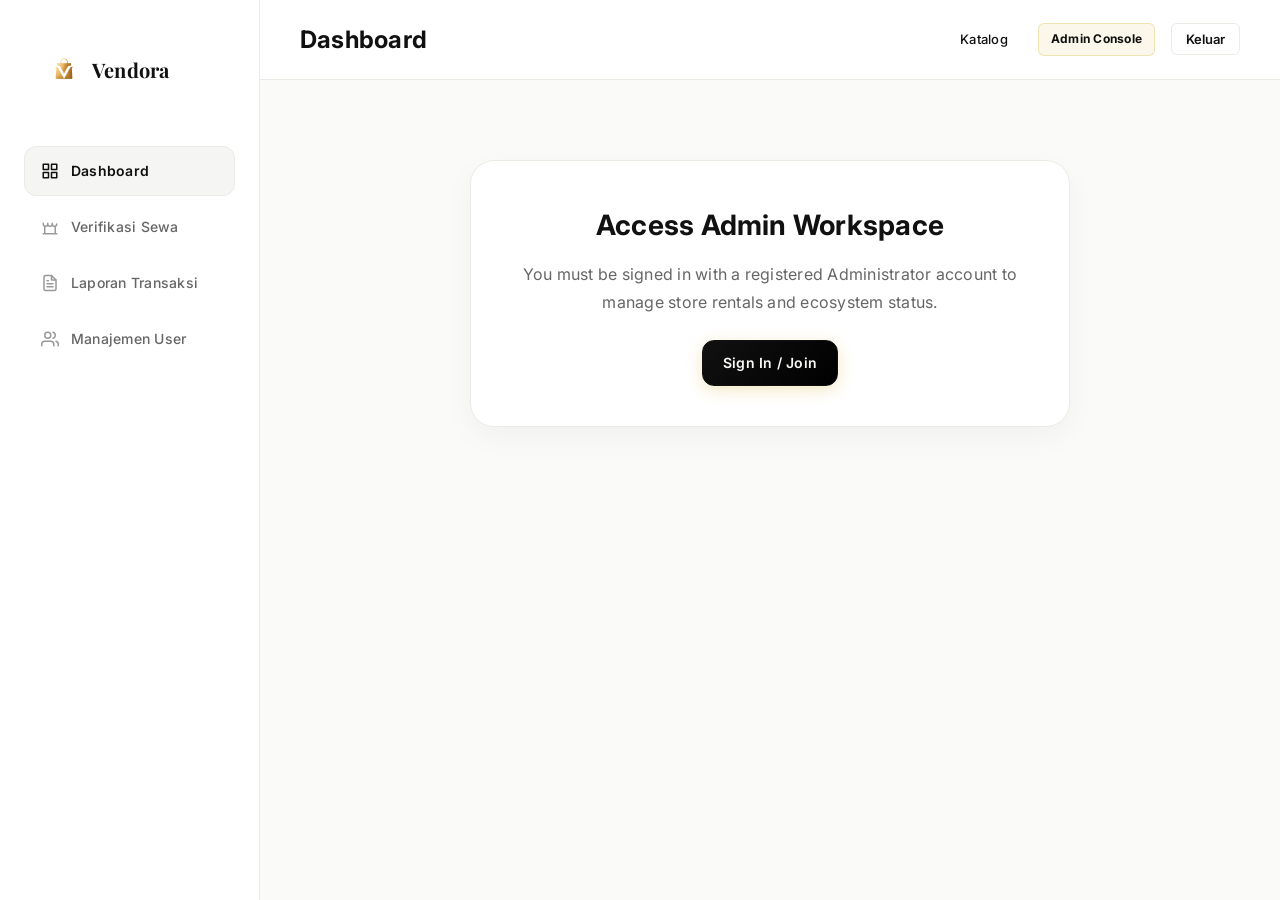
==== admin.html @ 920c68d8 "Hide logo text on mobile sidebar to prevent overlap" ====
<!DOCTYPE html>
<html lang="en">
<head>
  <meta charset="UTF-8">
  <meta name="viewport" content="width=device-width, initial-scale=1.0">
  <title>Vendora | Admin Console</title>
  <link rel="preconnect" href="https://fonts.googleapis.com">
  <link rel="preconnect" href="https://fonts.gstatic.com" crossorigin>
  <link href="https://fonts.googleapis.com/css2?family=Playfair+Display:wght@400;500;600;700&family=Inter:wght@300;400;500;600&family=Manrope:wght@400;500;600;700&display=swap" rel="stylesheet">
  <link rel="stylesheet" href="css/style.css?v=5">
  <style>
    body { background: var(--bg-primary); color: var(--text-primary); font-family: var(--font); margin: 0; padding: 0; }
    
    /* Layout Wrapper */
    .admin-layout {
      display: flex;
      min-height: 100vh;
      background: var(--bg-primary);
    }
    
    /* Sticky Sidebar Navigation */
    .admin-sidebar {
      width: 260px;
      background: #FFFFFF;
      border-right: 1px solid var(--border);
      padding: 30px 24px;
      display: flex;
      flex-direction: column;
      position: fixed;
      top: 0;
      bottom: 0;
      left: 0;
      z-index: 100;
      box-sizing: border-box;
    }
    
    .sidebar-logo {
      display: flex;
      align-items: center;
      margin-bottom: 36px;
    }
    
    .sidebar-menu {
      display: flex;
      flex-direction: column;
      gap: 6px;
      flex: 1;
    }
    
    .sidebar-item {
      display: flex;
      align-items: center;
      gap: 12px;
      padding: 12px 16px;
      color: var(--text-secondary);
      border-radius: 12px;
      cursor: pointer;
      font-size: 14px;
      font-weight: 500;
      transition: all 0.2s ease;
      border: 1px solid transparent;
      user-select: none;
    }
    
    .sidebar-item svg {
      color: var(--text-light);
      transition: color 0.2s ease;
    }
    
    .sidebar-item:hover {
      background: var(--bg-secondary);
      color: var(--text-primary);
    }
    
    .sidebar-item:hover svg {
      color: var(--text-primary);
    }
    
    .sidebar-item.active {
      background: var(--bg-secondary);
      color: var(--text-primary);
      border-color: var(--border);
      font-weight: 600;
    }
    
    .sidebar-item.active svg {
      color: var(--text-primary);
    }
    
    /* Main Content Wrapper */
    .admin-main {
      flex: 1;
      margin-left: 260px;
      display: flex;
      flex-direction: column;
      min-height: 100vh;
      box-sizing: border-box;
    }
    
    /* Top Header */
    .admin-header {
      height: 80px;
      padding: 0 40px;
      background: #FFFFFF;
      border-bottom: 1px solid var(--border);
      display: flex;
      align-items: center;
      justify-content: space-between;
      position: sticky;
      top: 0;
      z-index: 90;
      box-sizing: border-box;
    }
    
    .header-title {
      font-size: 24px;
      font-weight: 700;
      font-family: var(--font);
      margin: 0;
      color: var(--text-primary);
    }
    
    .header-actions {
      display: flex;
      align-items: center;
      gap: 16px;
    }
    
    /* Page Content Padding */
    .admin-content {
      padding: 40px;
      flex: 1;
      box-sizing: border-box;
    }

    /* Keep the visual style from design system */
    .glass-panel { background: #FFFFFF; border: 1px solid var(--border); border-radius: 24px; padding: 28px; box-shadow: var(--shadow); margin-bottom: 24px; }
    h2, .page-title { font-family: var(--font); color: var(--text-primary); }
    th { border-bottom: 1px solid var(--border) !important; color: var(--text-secondary) !important; font-weight: 600; text-transform: uppercase; letter-spacing: 1px; font-size: 11px !important; background: var(--bg-secondary); }
    td { border-bottom: 1px solid var(--border); padding: 16px 10px !important; color: var(--text-primary); }
    .stat-card { border: 1px solid var(--border); text-align: center; display: flex; flex-direction: column; justify-content: center; padding: 32px; background: #FFFFFF; border-radius: 24px; box-shadow: var(--shadow); margin-bottom: 0; }
    .stat-label { color: var(--text-secondary); font-size: 12px; text-transform: uppercase; letter-spacing: 1.5px; font-weight: 600; margin-bottom: 12px; font-family: 'Manrope', sans-serif; }
    .stat-value { color: var(--text-primary) !important; font-size: 36px; font-weight: 700; font-family: var(--font); text-shadow: none; }
    
    /* Responsive Adjustments */
    @media (max-width: 992px) {
      body, html { max-width: 100vw; overflow-x: hidden; }
      .admin-sidebar {
        width: 70px;
        padding: 20px 10px;
        align-items: center;
      }
      .admin-sidebar .nav-logo-text,
      .admin-sidebar .item-text {
        display: none !important;
      }
      .admin-sidebar .nav-logo {
        justify-content: center;
        margin-bottom: 24px;
      }
      .admin-main {
        margin-left: 70px;
      }
      .admin-header {
        height: auto;
        padding: 16px;
        flex-direction: column;
        align-items: flex-start;
        gap: 16px;
      }
      .header-actions {
        width: 100%;
        justify-content: space-between;
      }
      .admin-content {
        padding: 16px;
      }
      .glass-panel {
        padding: 16px;
        overflow-x: auto;
        -webkit-overflow-scrolling: touch;
      }
      table {
        min-width: 600px;
      }
    }
  </style>
</head>
<body>

  <div class="admin-layout">
    
    <!-- LEFT SIDEBAR -->
    <aside class="admin-sidebar">
      <div class="sidebar-logo">
        <a href="index.html" class="nav-logo" style="display: flex; align-items: center; gap: 0px; text-decoration: none;">
          <div class="nav-logo-mark">
            <img src="logo.png" alt="Vendora" style="height: 32px; width: auto;">
          </div>
          <span style="font-family: 'Playfair Display', serif; font-size: 20px; font-weight: 700; color: var(--text-primary); margin-left: -12px;">Vendora</span>
        </a>
      </div>
      
      <nav class="sidebar-menu">
        <div class="sidebar-item active" id="menu-dashboard">
          <svg width="18" height="18" viewBox="0 0 24 24" fill="none" stroke="currentColor" stroke-width="2" stroke-linecap="round" stroke-linejoin="round"><rect x="3" y="3" width="7" height="7"/><rect x="14" y="3" width="7" height="7"/><rect x="14" y="14" width="7" height="7"/><rect x="3" y="14" width="7" height="7"/></svg>
          <span class="item-text">Dashboard</span>
        </div>
        <div class="sidebar-item" id="menu-verifikasi">
          <svg width="18" height="18" viewBox="0 0 24 24" fill="none" stroke="currentColor" stroke-width="2" stroke-linecap="round" stroke-linejoin="round"><path d="M3 21h18M3 7v1a3 3 0 006 0V7m0 1a3 3 0 006 0V7m0 1a3 3 0 006 0V8M19 21V12M5 21V12"/></svg>
          <span class="item-text">Verifikasi Sewa</span>
        </div>
        <div class="sidebar-item" id="menu-transaksi">
          <svg width="18" height="18" viewBox="0 0 24 24" fill="none" stroke="currentColor" stroke-width="2" stroke-linecap="round" stroke-linejoin="round"><path d="M14 2H6a2 2 0 00-2 2v16a2 2 0 002 2h12a2 2 0 002-2V8z"/><polyline points="14 2 14 8 20 8"/><line x1="16" y1="13" x2="8" y2="13"/><line x1="16" y1="17" x2="8" y2="17"/><polyline points="10 9 9 9 8 9"/></svg>
          <span class="item-text">Laporan Transaksi</span>
        </div>
        <div class="sidebar-item" id="menu-user">
          <svg width="18" height="18" viewBox="0 0 24 24" fill="none" stroke="currentColor" stroke-width="2" stroke-linecap="round" stroke-linejoin="round"><path d="M17 21v-2a4 4 0 00-4-4H5a4 4 0 00-4 4v2"/><circle cx="9" cy="7" r="4"/><path d="M23 21v-2a4 4 0 00-3-3.87"/><path d="M16 3.13a4 4 0 010 7.75"/></svg>
          <span class="item-text">Manajemen User</span>
        </div>
      </nav>
    </aside>
    
    <!-- MAIN WORKSPACE -->
    <div class="admin-main">
      
      <!-- TOP HEADER -->
      <header class="admin-header">
        <h1 id="admin-page-title" class="header-title">Dashboard</h1>
        
        <div class="header-actions">
          <a href="index.html" style="font-size: 13px; color: var(--text-primary); font-weight: 500; padding: 7px 14px; border-radius: 6px; text-decoration: none; transition: background 0.2s;" onmouseover="this.style.background='var(--bg-secondary)'" onmouseout="this.style.background='transparent'">Katalog</a>
          <span id="user-display" style="font-size: 12px; font-weight: 700; color: var(--gold); padding: 5px 12px; background: rgba(212,175,55,0.1); border-radius: 6px; border: 1px solid rgba(212,175,55,0.3);">Admin Console</span>
          <button type="button" id="nav-logout-btn" style="padding: 7px 14px; border: 1px solid var(--border); color: var(--text-primary); border-radius: 6px; background: transparent; cursor: pointer; font-size: 13px; font-weight: 600; font-family: var(--font); transition: all 0.2s;" onmouseover="this.style.background='var(--bg-secondary)'" onmouseout="this.style.background='transparent'">Keluar</button>
        </div>
      </header>
      
      <!-- MAIN CONTENT AREA -->
      <main class="admin-content">
        <!-- Alert notifications -->
        <div id="alert-container"></div>
        
        <!-- Parent section toggled by JS Auth Logic -->
        <div id="admin-dashboard-section" style="display: none;">
          
          <!-- Inner Section 1: KPI Stats (Dashboard Menu) -->
          <div id="section-dashboard" style="display: grid; grid-template-columns: repeat(auto-fit, minmax(220px, 1fr)); gap: 24px; margin-bottom: 40px;">
            <!-- Stat 1 -->
            <div class="glass-panel stat-card">
              <span class="stat-label">Toko Aktif (Disewakan)</span>
              <span id="stat-shops" class="stat-value" style="color: var(--primary);">0</span>
            </div>
            <!-- Stat 2 -->
            <div class="glass-panel stat-card">
              <span class="stat-label">Pendapatan Sewa Ruko</span>
              <span id="stat-rental-revenue" class="stat-value" style="color: var(--accent);">Rp 0</span>
            </div>
            <!-- Stat 3 -->
            <div class="glass-panel stat-card">
              <span class="stat-label">Total Volume Transaksi</span>
              <span id="stat-sales-volume" class="stat-value" style="color: var(--text-primary); font-size:28px;">Rp 0</span>
            </div>
            <!-- Stat 4 -->
            <div class="glass-panel stat-card">
              <span class="stat-label">Total Pesanan</span>
              <span id="stat-transactions" class="stat-value" style="color: var(--text-secondary);">0</span>
            </div>
          </div>
          
          <!-- Inner Section 2: Verifikasi Pembayaran (Verifikasi Sewa Menu) -->
          <div id="section-verifikasi" class="glass-panel" style="display: none;">
            <h2 style="font-size: 24px; font-weight: 700; margin-bottom: 20px; border-bottom: 1px solid var(--border-color); padding-bottom: 10px;">
              Verifikasi Pembayaran & Sewa Ruko
            </h2>
            <div style="overflow-x: auto;">
              <table style="width: 100%; border-collapse: collapse; text-align: left;" id="admin-shops-table">
                <thead>
                  <tr style="border-bottom: 1px solid var(--border-color); color: var(--text-secondary); font-size: 14px;">
                    <th style="padding: 12px 10px;">Nama Toko</th>
                    <th style="padding: 12px 10px;">Deskripsi</th>
                    <th style="padding: 12px 10px;">ID Pemilik</th>
                    <th style="padding: 12px 10px;">Biaya Ruko</th>
                    <th style="padding: 12px 10px;">Masa Berlaku</th>
                    <th style="padding: 12px 10px;">Status</th>
                    <th style="padding: 12px 10px;">Aksi</th>
                  </tr>
                </thead>
                <tbody id="shops-list-tbody" style="font-size: 14px;">
                  <tr>
                    <td colspan="7" style="padding: 20px 10px; text-align: center; color: var(--text-secondary);">
                      Loading rented shops list...
                    </td>
                  </tr>
                </tbody>
              </table>
            </div>
          </div>
          
          <!-- Inner Section 3: Laporan Transaksi (Laporan Transaksi Menu) -->
          <div id="section-transaksi" class="glass-panel" style="display: none; margin-bottom: 24px;">
            <div style="display:flex; align-items:center; justify-content:space-between; margin-bottom:20px; border-bottom:1px solid var(--border-color); padding-bottom:10px; flex-wrap:wrap; gap:12px;">
              <h2 style="font-size:24px; font-weight:700; margin:0;">📋 Laporan Transaksi</h2>
              <div style="display:flex; gap:8px; align-items:center; flex-wrap:wrap;">
                <select id="tx-filter-status" style="padding:6px 12px; border-radius:6px; border:1px solid var(--border-color); background:var(--surface); color:var(--text-primary); font-size:13px; cursor:pointer;">
                  <option value="">Semua Status</option>
                  <option value="pending_payment">Pending</option>
                  <option value="paid">Paid</option>
                  <option value="success">Success</option>
                  <option value="cancelled">Cancelled</option>
                </select>
                <span id="tx-count-badge" style="font-size:12px; padding:4px 10px; background:rgba(99,102,241,0.15); color:#818CF8; border-radius:20px; font-weight:700;"></span>
              </div>
            </div>
            <div style="overflow-x:auto;">
              <table style="width:100%; border-collapse:collapse; text-align:left;" id="admin-tx-table">
                <thead>
                  <tr style="border-bottom:1px solid var(--border-color); color:var(--text-secondary); font-size:13px;">
                    <th style="padding:12px 10px;">ID Transaksi</th>
                    <th style="padding:12px 10px;">Buyer ID</th>
                    <th style="padding:12px 10px;">Item</th>
                    <th style="padding:12px 10px;">Total</th>
                    <th style="padding:12px 10px;">Status</th>
                    <th style="padding:12px 10px;">Tanggal</th>
                  </tr>
                </thead>
                <tbody id="tx-list-tbody" style="font-size:13px;">
                  <tr><td colspan="6" style="padding:20px 10px; text-align:center; color:var(--text-secondary);">Memuat transaksi...</td></tr>
                </tbody>
              </table>
            </div>
          </div>
          
          <!-- Inner Section 4: Manajemen User & Seller (Manajemen User Menu) -->
          <div id="section-user" class="glass-panel" style="display: none; margin-bottom: 24px;">
            <div style="display:flex; align-items:center; justify-content:space-between; margin-bottom:20px; border-bottom:1px solid var(--border-color); padding-bottom:10px; flex-wrap:wrap; gap:12px;">
              <h2 style="font-size:24px; font-weight:700; margin:0;">👥 Manajemen User</h2>
              <div style="display:flex; gap:8px; align-items:center;">
                <select id="user-filter-role" style="padding:6px 12px; border-radius:6px; border:1px solid var(--border-color); background:var(--surface); color:var(--text-primary); font-size:13px; cursor:pointer;">
                  <option value="">Semua Role</option>
                  <option value="buyer">Buyer</option>
                  <option value="seller">Seller</option>
                  <option value="admin">Admin</option>
                </select>
                <span id="user-count-badge" style="font-size:12px; padding:4px 10px; background:rgba(16,185,129,0.15); color:#34D399; border-radius:20px; font-weight:700;"></span>
              </div>
            </div>
            <div style="overflow-x:auto;">
              <table style="width:100%; border-collapse:collapse; text-align:left;" id="admin-users-table">
                <thead>
                  <tr style="border-bottom:1px solid var(--border-color); color:var(--text-secondary); font-size:13px;">
                    <th style="padding:12px 10px;">Nama</th>
                    <th style="padding:12px 10px;">Email</th>
                    <th style="padding:12px 10px;">Role</th>
                    <th style="padding:12px 10px;">Status</th>
                    <th style="padding:12px 10px;">Bergabung</th>
                    <th style="padding:12px 10px;">Aksi</th>
                  </tr>
                </thead>
                <tbody id="users-list-tbody" style="font-size:13px;">
                  <tr><td colspan="6" style="padding:20px 10px; text-align:center; color:var(--text-secondary);">Memuat data user...</td></tr>
                </tbody>
              </table>
            </div>
          </div>
          
        </div>
        
        <!-- Section 2: Access Denied / Auth callout (Shown when not authenticated) -->
        <div id="admin-auth-callout" class="glass-panel" style="text-align: center; padding: 40px 20px; max-width: 600px; margin: 40px auto; display: none;">
          <h2 style="font-size: 28px; margin-bottom: 12px;">Access Admin Workspace</h2>
          <p style="color: var(--text-secondary); margin-bottom: 24px;">
            You must be signed in with a registered Administrator account to manage store rentals and ecosystem status.
          </p>
          <a href="login.html" class="btn btn-primary">Sign In / Join</a>
        </div>
      </main>
      
    </div>
    
  </div>

  <!-- Interactive Sidebar Navigation Handler -->
  <script>
    document.addEventListener('DOMContentLoaded', () => {
      const sidebarItems = document.querySelectorAll('.sidebar-item');
      const sections = {
        'menu-dashboard': document.getElementById('section-dashboard'),
        'menu-verifikasi': document.getElementById('section-verifikasi'),
        'menu-transaksi': document.getElementById('section-transaksi'),
        'menu-user': document.getElementById('section-user')
      };
      const titleEl = document.getElementById('admin-page-title');

      function showSection(menuId) {
        // Deactivate all sidebar links
        sidebarItems.forEach(item => item.classList.remove('active'));
        
        // Hide all inner sections
        Object.values(sections).forEach(section => {
          if (section) section.style.display = 'none';
        });

        // Activate clicked sidebar item
        const activeItem = document.getElementById(menuId);
        if (activeItem) {
          activeItem.classList.add('active');
          if (titleEl) {
            titleEl.textContent = activeItem.querySelector('.item-text').textContent.trim();
          }
        }

        // Show matching section
        const activeSection = sections[menuId];
        if (activeSection) {
          if (menuId === 'menu-dashboard') {
            activeSection.style.display = 'grid'; // Grid for KPI stat cards
          } else {
            activeSection.style.display = 'block'; // Block for tables
          }
        }
      }

      sidebarItems.forEach(item => {
        item.addEventListener('click', () => {
          showSection(item.id);
        });
      });

      // Default to Dashboard menu view
      showSection('menu-dashboard');
    });
  </script>

  <script type="module" src="js/main.js?v=4"></script>
</body>
</html>
---- css/style.css ----
/* ============================================================
   VENDORA PREMIUM — DARK LUXURY MARKETPLACE
   Full CSS Rewrite v3.0 | Navy + Gold Theme
   ============================================================ */

@import url("https://fonts.googleapis.com/css2?family=Playfair+Display:wght@400;500;600;700&family=Inter:wght@300;400;500;600&family=Manrope:wght@400;500;600;700&display=swap");

/* ============================================================
   KEYFRAME ANIMATIONS
   ============================================================ */
@keyframes flipIn {
  0% {
    transform: rotateX(90deg);
    opacity: 0;
  }
  100% {
    transform: rotateX(0deg);
    opacity: 1;
  }
}
@keyframes alertSlide {
  from {
    opacity: 0;
    transform: translateY(-16px) scale(0.95);
  }
  to {
    opacity: 1;
    transform: translateY(0) scale(1);
  }
}
@keyframes cardIn {
  from {
    opacity: 0;
    transform: translateY(24px) scale(0.97);
  }
  to {
    opacity: 1;
    transform: translateY(0) scale(1);
  }
}
@keyframes pulse-dot {
  0%,
  100% {
    box-shadow: 0 0 6px rgba(0, 0, 0, 0.1);
  }
  50% {
    box-shadow: 0 0 18px rgba(0, 0, 0, 0.2);
  }
}
@keyframes goldShimmer {
  0% {
    background-position: -200% center;
  }
  100% {
    background-position: 200% center;
  }
}
@keyframes pulseCartBtn {
  0% {
    transform: scale(1);
    box-shadow: 0 0 0 0 rgba(17, 17, 17, 0.2);
  }
  70% {
    transform: scale(1.04);
    box-shadow: 0 0 0 10px rgba(17, 17, 17, 0);
  }
  100% {
    transform: scale(1);
    box-shadow: 0 0 0 0 rgba(17, 17, 17, 0);
  }
}
.countdown-num.flip {
  animation: flipIn 0.35s cubic-bezier(0.25, 0.46, 0.45, 0.94) both;
}
.hero-cta-icon {
  transition: transform 0.25s ease;
}
.hero-cta:hover .hero-cta-icon {
  transform: translateX(5px);
}
.btn-add-cart.pulse-add {
  animation: pulseCartBtn 0.4s ease-out;
  background: var(--button-primary);
  color: #fff;
  border-color: var(--button-primary);
}

/* ============================================================
   DESIGN TOKENS — WHITE LUXURY MODERN
   ============================================================ */
:root {
  --bg-primary: #fafaf8;
  --bg-secondary: #f5f5f3;
  --card-bg: #ffffff;

  --text-primary: #111111;
  --text-secondary: #666666;
  --text-light: #999999;

  --border: #eceae4;

  --button-primary: #111111;
  --button-hover: #222222;

  --success: #3ba776;
  --danger: #e45858;

  --shadow: 0 10px 30px rgba(0, 0, 0, 0.04);

  /* Legacy variable mapping to keep existing CSS working but adapted to white luxury */
  --gold: #111111;
  --gold-light: #222222;
  --gold-dark: #000000;
  --gold-soft: #f5f5f3;
  --gold-glow: rgba(0, 0, 0, 0.02);
  --gold-border: #eceae4;

  --primary: #111111;
  --primary-hover: #222222;
  --primary-soft: #f5f5f3;
  --primary-glow: rgba(0, 0, 0, 0.02);

  --bg-1: #fafaf8;
  --bg-2: #f5f5f3;
  --bg-3: #ffffff;
  --body-bg: #fafaf8;
  --surface: #ffffff;
  --surface-2: #f5f5f3;
  --dark-bg: #f5f5f3;
  --dark-surface: #ffffff;

  --border-focus: #111111;
  --dark-border: #eceae4;

  --text-main: #111111;
  --text-muted: #666666;
  --text-placeholder: #999999;
  --text-inverse: #ffffff;

  --shadow-xs: 0 1px 2px rgba(0, 0, 0, 0.01);
  --shadow-sm: 0 2px 8px rgba(0, 0, 0, 0.02);
  --shadow-md: 0 4px 20px rgba(0, 0, 0, 0.03);
  --shadow-lg: 0 10px 30px rgba(0, 0, 0, 0.04);
  --shadow-xl: 0 20px 48px rgba(0, 0, 0, 0.05);
  --shadow-card: 0 10px 30px rgba(0, 0, 0, 0.04);
  --shadow-gold: 0 10px 30px rgba(0, 0, 0, 0.04);

  --r-xs: 4px;
  --r-sm: 8px;
  --r-md: 12px;
  --r-lg: 16px;
  --r-xl: 20px;
  --r-2xl: 24px;
  --r-full: 9999px;

  --font: "Inter", system-ui, sans-serif;
  --font-display: "Inter", system-ui, sans-serif;
  --font-button: "Manrope", sans-serif;
  --font-logo: "Playfair Display", Georgia, serif;

  --ease: cubic-bezier(0.4, 0, 0.2, 1);
  --dur-fast: 0.18s;
  --dur-base: 0.28s;
  --dur-slow: 0.38s;
  --navbar-h: 90px;
}

/* ============================================================
   RESET & BASE
   ============================================================ */
*,
*::before,
*::after {
  box-sizing: border-box;
  margin: 0;
  padding: 0;
}
html {
  scroll-behavior: smooth;
  font-size: 16px;
}

body {
  font-family: var(--font);
  background: var(--bg-1);
  color: var(--text-main);
  min-height: 100vh;
  line-height: 1.72;
  letter-spacing: 0.015em;
  -webkit-font-smoothing: antialiased;
  -moz-osx-font-smoothing: grayscale;
  overflow-x: hidden;
}

img {
  max-width: 100%;
  display: block;
}
a {
  color: inherit;
  text-decoration: none;
}
button {
  font-family: var(--font);
}

/* Scrollbar */
::-webkit-scrollbar {
  width: 5px;
  height: 5px;
}
::-webkit-scrollbar-track {
  background: var(--bg-2);
}
::-webkit-scrollbar-thumb {
  background: rgba(212, 175, 55, 0.3);
  border-radius: var(--r-full);
}
::-webkit-scrollbar-thumb:hover {
  background: rgba(212, 175, 55, 0.5);
}
::selection {
  background: rgba(212, 175, 55, 0.2);
  color: var(--gold-light);
}

/* ============================================================
   PROFILE DROPDOWN
   ============================================================ */
.nav-profile-dropdown {
  position: relative;
  display: flex;
  align-items: center;
}
.dropdown-menu {
  position: absolute;
  top: calc(100% + 12px);
  right: 0;
  background: rgba(255, 255, 255, 0.98);
  border: 1px solid var(--border);
  border-radius: var(--r-lg);
  box-shadow: 0 10px 30px rgba(0, 0, 0, 0.04);
  min-width: 230px;
  padding: 10px;
  opacity: 0;
  visibility: hidden;
  transform: translateY(-8px);
  transition: all 0.25s var(--ease);
  z-index: 100;
  backdrop-filter: blur(20px);
}
.nav-profile-dropdown:hover .dropdown-menu,
.dropdown-menu.open {
  opacity: 1;
  visibility: visible;
  transform: translateY(0);
}
.dropdown-item {
  display: flex;
  align-items: center;
  gap: 10px;
  padding: 10px 14px;
  color: var(--text-secondary);
  text-decoration: none;
  font-size: 13px;
  font-weight: 500;
  border-radius: var(--r-sm);
  transition: all 0.2s;
  cursor: pointer;
}
.dropdown-item:hover {
  background: var(--bg-secondary);
  color: var(--text-primary);
}
.dropdown-divider {
  height: 1px;
  background: var(--border);
  margin: 6px 0;
}
.dropdown-item.danger {
  color: #f87171;
}
.dropdown-item.danger:hover {
  background: rgba(239, 68, 68, 0.05);
}

/* ============================================================
   NAVBAR — GLASSMORPHISM LUXURY
   ============================================================ */
#main-navbar {
  position: sticky;
  top: 0;
  z-index: 500;
  height: var(--navbar-h);
  background: rgba(250, 250, 248, 0.8);
  backdrop-filter: blur(20px);
  -webkit-backdrop-filter: blur(20px);
  border-bottom: 1px solid var(--border);
  display: flex;
  align-items: center;
  padding: 0 clamp(30px, 6vw, 80px);
  gap: 20px;
  box-shadow: 0 10px 30px rgba(0, 0, 0, 0.02);
}

/* Logo */
.nav-logo {
  display: flex;
  align-items: center;
  gap: 0;
  flex-shrink: 0;
  text-decoration: none;
}
.nav-logo-mark {
  width: 80px;
  height: 80px;
  display: flex;
  align-items: center;
  justify-content: center;
  transition: transform var(--dur-base) var(--ease);
}
.nav-logo-mark img,
.nav-logo-mark svg {
  width: 80px;
  height: 80px;
  object-fit: contain;
  transform: scale(1.2);
  filter: none;
}
.nav-logo:hover .nav-logo-mark {
  transform: scale(1.08) rotate(-3deg);
}

.nav-logo-text {
  font-family: var(--font-logo);
  font-size: 32px;
  font-weight: 800;
  letter-spacing: 1.5px;
  color: #111111;
  -webkit-text-fill-color: initial;
  background: none;
  letter-spacing: 2px;
  text-transform: uppercase;
  margin-left: -15px;
  margin-top: 15px;
}

/* Mega Menu Wrapper */
.mega-menu-wrapper {
  position: relative;
  height: 100%;
  display: flex;
  align-items: center;
}

/* Categories button */
.nav-category-btn {
  display: flex;
  align-items: center;
  gap: 5px;
  padding: 7px 14px;
  background: transparent;
  border: 1px solid var(--border);
  border-radius: var(--r-md);
  color: var(--text-secondary);
  font-size: 13px;
  font-weight: 500;
  cursor: pointer;
  white-space: nowrap;
  transition: all var(--dur-fast) var(--ease);
  flex-shrink: 0;
}
.nav-category-btn svg {
  transition: transform var(--dur-fast) var(--ease);
}
.nav-category-btn:hover {
  border-color: var(--text-primary);
  color: var(--text-primary);
}
.nav-category-btn:hover svg {
  transform: rotate(180deg);
}

/* Mega Dropdown */
.mega-dropdown {
  position: absolute;
  top: 100%;
  left: 0;
  width: clamp(400px, 50vw, 600px);
  background: rgba(255, 255, 255, 0.98);
  border-radius: var(--r-xl);
  box-shadow:
    0 10px 30px rgba(0, 0, 0, 0.04),
    0 0 0 1px var(--border);
  padding: 24px;
  opacity: 0;
  visibility: hidden;
  transform: translateY(10px);
  transition: all 0.3s ease;
  z-index: 200;
  display: grid;
  grid-template-columns: repeat(3, 1fr);
  gap: 16px;
  backdrop-filter: blur(20px);
}
.mega-menu-wrapper:hover .mega-dropdown {
  opacity: 1;
  visibility: visible;
  transform: translateY(0);
}
.mega-item {
  display: flex;
  flex-direction: column;
  gap: 8px;
}
.mega-title {
  font-weight: 700;
  font-size: 13px;
  color: var(--text-primary);
  margin-bottom: 4px;
  border-bottom: 1px solid var(--border);
  padding-bottom: 6px;
  letter-spacing: 0.5px;
}
.mega-link {
  font-size: 13px;
  color: var(--text-secondary);
  text-decoration: none;
  transition:
    color 0.2s,
    padding-left 0.2s;
  padding-left: 0;
}
.mega-link:hover {
  color: var(--text-primary);
  padding-left: 4px;
}

/* Search bar */
.nav-search {
  flex: 1;
  min-width: 0;
  position: relative;
  max-width: 680px;
  margin: 0 24px;
}
.nav-search input {
  width: 100%;
  height: 52px;
  padding: 0 42px 0 20px;
  background: #ffffff;
  border: 1px solid var(--border);
  border-radius: var(--r-full);
  color: var(--text-primary);
  font-family: var(--font);
  font-size: 14px;
  outline: none;
  transition: all var(--dur-base) var(--ease);
}
.nav-search input::placeholder {
  color: var(--text-light);
}
.nav-search input:focus {
  border-color: var(--text-primary);
  background: #ffffff;
  box-shadow: 0 0 0 3px rgba(17, 17, 17, 0.05);
}
.nav-search-icon {
  position: absolute;
  right: 14px;
  top: 50%;
  transform: translateY(-50%);
  color: var(--text-light);
  pointer-events: none;
  transition: color var(--dur-fast) var(--ease);
}
.nav-search input:focus ~ .nav-search-icon {
  color: var(--text-primary);
}

/* Nav Actions */
.nav-actions {
  display: flex;
  align-items: center;
  gap: 6px;
  flex-shrink: 0;
  margin-left: auto;
}
.nav-divider {
  width: 1px;
  height: 22px;
  background: var(--gold-border);
  margin: 0 4px;
}

/* Icon button */
.nav-icon-btn {
  position: relative;
  width: 40px;
  height: 40px;
  display: flex;
  align-items: center;
  justify-content: center;
  border: none;
  background: transparent;
  border-radius: var(--r-md);
  color: var(--text-muted);
  cursor: pointer;
  transition: all var(--dur-fast) var(--ease);
}
.nav-icon-btn:hover {
  background: rgba(212, 175, 55, 0.1);
  color: var(--gold);
}
.nav-icon-btn.active-cart {
  color: var(--gold);
}

/* Cart badge */
.nav-cart-badge {
  position: absolute;
  top: 4px;
  right: 4px;
  min-width: 17px;
  height: 17px;
  background: var(--gold);
  color: var(--bg-1);
  font-size: 9px;
  font-weight: 800;
  border-radius: var(--r-full);
  display: flex;
  align-items: center;
  justify-content: center;
  padding: 0 3px;
  border: 2px solid var(--bg-1);
  pointer-events: none;
  transform: scale(0);
  transition: transform var(--dur-fast) var(--ease);
}
.nav-cart-badge.visible {
  transform: scale(1);
}

/* Auth buttons */
.btn-nav-login {
  padding: 7px 14px;
  background: transparent;
  border: none;
  color: var(--text-muted);
  font-family: var(--font);
  font-size: 13px;
  font-weight: 500;
  cursor: pointer;
  border-radius: var(--r-md);
  transition: all var(--dur-fast) var(--ease);
  text-decoration: none;
  display: inline-flex;
  align-items: center;
}
.btn-nav-login:hover {
  color: var(--text-primary);
  background: var(--bg-secondary);
}

.btn-nav-register {
  padding: 8px 18px;
  background: var(--button-primary);
  border: none;
  color: #ffffff;
  font-family: "Manrope", sans-serif;
  font-size: 13px;
  font-weight: 700;
  cursor: pointer;
  border-radius: 12px;
  transition: all var(--dur-fast) var(--ease);
  text-decoration: none;
  display: inline-flex;
  align-items: center;
  box-shadow: none;
}
.btn-nav-register:hover {
  background: var(--button-hover);
  transform: translateY(-1px);
  box-shadow: none;
}

/* User avatar */
.nav-user {
  display: flex;
  align-items: center;
  gap: 8px;
  padding: 5px 10px;
  border-radius: var(--r-md);
  cursor: pointer;
  transition: background var(--dur-fast) var(--ease);
}
.nav-user:hover {
  background: rgba(212, 175, 55, 0.08);
}

.nav-avatar {
  width: 32px;
  height: 32px;
  border-radius: var(--r-full);
  background: linear-gradient(135deg, var(--gold), var(--gold-dark));
  display: flex;
  align-items: center;
  justify-content: center;
  font-size: 13px;
  font-weight: 700;
  color: var(--bg-1);
  border: 2px solid rgba(212, 175, 55, 0.4);
  box-shadow: 0 0 12px rgba(212, 175, 55, 0.2);
}

.nav-role-badge {
  font-size: 11px;
  font-weight: 700;
  padding: 2px 8px;
  border-radius: var(--r-full);
  letter-spacing: 0.3px;
}
.nav-role-badge.admin {
  background: rgba(239, 68, 68, 0.15);
  color: #f87171;
}
.nav-role-badge.seller {
  background: rgba(212, 175, 55, 0.15);
  color: var(--gold);
}
.nav-role-badge.buyer {
  background: rgba(212, 175, 55, 0.1);
  color: var(--gold);
}

/* ============================================================
   RESET & BASE — BODY
   ============================================================ */
#alert-container {
  position: fixed;
  top: calc(var(--navbar-h) + 16px);
  left: 50%;
  transform: translateX(-50%);
  z-index: 10000;
  display: flex;
  flex-direction: column;
  gap: 8px;
  pointer-events: none;
  width: max-content;
  max-width: 90vw;
}
.alert {
  padding: 12px 20px;
  border-radius: var(--r-lg);
  font-size: 14px;
  font-weight: 600;
  display: flex;
  align-items: center;
  gap: 10px;
  box-shadow: var(--shadow-lg);
  pointer-events: auto;
  animation: alertSlide 0.3s var(--ease) both;
  border: 1px solid transparent;
  backdrop-filter: blur(16px);
}
.alert-success {
  background: #065f46; /* Deep green */
  border-color: #064e3b;
  color: #fff;
}
.alert-error {
  background: #991b1b; /* Deep red */
  border-color: #7f1d1d;
  color: #fff;
}

/* ============================================================
   HERO SECTION — IMMERSIVE VIDEO
   ============================================================ */
.hero-section {
  padding: 0;
}
.hero-landscape {
  position: relative;
  width: 100%;
  height: clamp(320px, 45vw, 520px);
  overflow: hidden;
}
.video-background {
  position: absolute;
  top: 50%;
  left: 50%;
  width: 100vw;
  height: 56.25vw;
  min-height: 100%;
  min-width: 177.77vh;
  transform: translate(-50%, -50%);
  z-index: 0;
  pointer-events: none;
}
.video-background iframe {
  width: 100%;
  height: 100%;
  border: none;
  pointer-events: none;
}
.hero-landscape-overlay {
  position: absolute;
  top: 0;
  left: 0;
  width: 100%;
  height: 100%;
  background: linear-gradient(
    to right,
    rgba(5, 11, 24, 0.97) 0%,
    rgba(5, 11, 24, 0.75) 45%,
    rgba(5, 11, 24, 0.2) 100%
  );
  z-index: 1;
  display: flex;
  align-items: center;
  padding: 0 clamp(20px, 6%, 80px);
}
.hero-landscape-content {
  position: relative;
  z-index: 2;
  max-width: 600px;
}
.hero-eyebrow {
  display: inline-flex;
  align-items: center;
  gap: 6px;
  padding: 5px 14px;
  background: rgba(212, 175, 55, 0.1);
  border: 1px solid rgba(212, 175, 55, 0.3);
  border-radius: var(--r-full);
  color: var(--gold);
  font-size: 11px;
  font-weight: 700;
  letter-spacing: 1.5px;
  text-transform: uppercase;
  margin-bottom: 18px;
}
.hero-landscape-title {
  font-family: var(--font-display);
  font-size: clamp(32px, 5vw, 58px);
  font-weight: 900;
  color: var(--text-main);
  line-height: 1.08;
  margin-bottom: 18px;
  letter-spacing: -0.5px;
}
.hero-landscape-title span {
  color: var(--gold);
}
.hero-landscape-sub {
  font-size: clamp(14px, 1.5vw, 17px);
  color: rgba(245, 236, 208, 0.7);
  margin-bottom: 36px;
  line-height: 1.65;
  max-width: 460px;
}
.hero-cta {
  display: inline-flex;
  align-items: center;
  gap: 10px;
  padding: 14px 32px;
  background: linear-gradient(135deg, var(--gold) 0%, var(--gold-dark) 100%);
  color: var(--bg-1);
  border: none;
  border-radius: var(--r-md);
  font-family: var(--font);
  font-size: 15px;
  font-weight: 700;
  cursor: pointer;
  text-decoration: none;
  transition: all var(--dur-base) var(--ease);
  box-shadow: 0 6px 28px rgba(212, 175, 55, 0.35);
}
.hero-cta:hover {
  background: linear-gradient(135deg, var(--gold-light) 0%, var(--gold) 100%);
  transform: translateY(-2px);
  box-shadow: 0 10px 36px rgba(212, 175, 55, 0.5);
}

/* Hero carousel (old) */
.hero-carousel {
  position: relative;
  border-radius: var(--r-xl);
  overflow: hidden;
  background: var(--bg-3);
  height: 340px;
  box-shadow: var(--shadow-lg);
}
.hero-track {
  display: flex;
  height: 100%;
  transition: transform 0.55s var(--ease);
  will-change: transform;
}
.hero-slide {
  min-width: 100%;
  height: 100%;
  position: relative;
  display: flex;
  align-items: center;
  padding: 0 clamp(24px, 5%, 60px);
  flex-shrink: 0;
}
.hero-slide-1 {
  background: linear-gradient(120deg, #050b18 0%, #0d1b3a 40%, #0a2020 100%);
}
.hero-slide-2 {
  background: linear-gradient(120deg, #090512 0%, #1a1030 40%, #050b18 100%);
}
.hero-slide-3 {
  background: linear-gradient(120deg, #050b18 0%, #0a1820 40%, #021510 100%);
}

.hero-slide::before {
  content: "";
  position: absolute;
  width: 400px;
  height: 400px;
  border-radius: var(--r-full);
  background: rgba(212, 175, 55, 0.04);
  right: -80px;
  top: -100px;
  pointer-events: none;
}
.hero-slide::after {
  content: "";
  position: absolute;
  width: 240px;
  height: 240px;
  border-radius: var(--r-full);
  background: rgba(212, 175, 55, 0.03);
  right: 80px;
  bottom: -60px;
  pointer-events: none;
}
.hero-content {
  position: relative;
  z-index: 2;
  max-width: 560px;
}
.hero-title {
  font-family: var(--font-logo);
  font-size: clamp(26px, 4vw, 38px);
  font-weight: 900;
  line-height: 1.28;
  letter-spacing: -0.5px;
  color: var(--text-main);
  margin-bottom: 24px;
}
.hero-title span {
  color: var(--gold);
}
.hero-sub,
.hero-subtitle {
  font-size: 15px;
  color: var(--text-muted);
  line-height: 1.85;
  margin-bottom: 34px;
  letter-spacing: 0.01em;
}

.hero-prev,
.hero-next {
  position: absolute;
  top: 50%;
  transform: translateY(-50%);
  z-index: 10;
  width: 40px;
  height: 40px;
  background: rgba(212, 175, 55, 0.08);
  border: 1px solid rgba(212, 175, 55, 0.2);
  backdrop-filter: blur(8px);
  border-radius: var(--r-full);
  display: flex;
  align-items: center;
  justify-content: center;
  color: var(--gold);
  cursor: pointer;
  transition: all var(--dur-fast) var(--ease);
}
.hero-prev {
  left: 14px;
}
.hero-next {
  right: 14px;
}
.hero-prev:hover,
.hero-next:hover {
  background: var(--gold);
  border-color: var(--gold);
  color: var(--bg-1);
  transform: translateY(-50%) scale(1.08);
}
.hero-dots {
  position: absolute;
  bottom: 14px;
  left: 50%;
  transform: translateX(-50%);
  display: flex;
  gap: 6px;
  z-index: 10;
}
.hero-dot {
  width: 6px;
  height: 6px;
  border-radius: var(--r-full);
  background: rgba(212, 175, 55, 0.25);
  cursor: pointer;
  transition: all var(--dur-base) var(--ease);
  border: none;
  padding: 0;
}
.hero-dot.active {
  background: var(--gold);
  width: 22px;
}

/* Hero mini-cards */
.hero-visual {
  position: absolute;
  right: 0;
  top: 0;
  bottom: 0;
  width: 45%;
  display: flex;
  align-items: center;
  justify-content: center;
  pointer-events: none;
  z-index: 1;
}
.hero-visual-inner {
  display: grid;
  grid-template-columns: 1fr 1fr;
  gap: 10px;
  padding: 24px;
  transform: rotate(-4deg) scale(0.9);
}
.hero-mini-card {
  background: rgba(212, 175, 55, 0.05);
  border: 1px solid rgba(212, 175, 55, 0.12);
  backdrop-filter: blur(10px);
  border-radius: var(--r-lg);
  padding: 14px;
  display: flex;
  flex-direction: column;
  gap: 6px;
}
.hero-mini-card-img {
  width: 100%;
  aspect-ratio: 1;
  border-radius: var(--r-md);
  object-fit: cover;
  background: rgba(212, 175, 55, 0.08);
}
.hero-mini-card-line {
  height: 6px;
  border-radius: var(--r-full);
  background: rgba(212, 175, 55, 0.1);
}
.hero-mini-card-line.short {
  width: 60%;
  background: rgba(212, 175, 55, 0.3);
}

/* ============================================================
   MAIN CONTAINER / LAYOUT
   ============================================================ */
.page-container {
  max-width: 1360px;
  margin: 0 auto;
  padding: clamp(20px, 3vw, 36px) clamp(16px, 4vw, 40px) 80px;
}
.section-head {
  display: flex;
  align-items: flex-end;
  justify-content: space-between;
  margin-bottom: 24px;
}
.section-title {
  font-family: var(--font-display);
  font-size: clamp(18px, 2.5vw, 24px);
  font-weight: 800;
  color: var(--text-main);
  letter-spacing: -0.2px;
}
.section-subtitle {
  font-size: 14px;
  color: var(--text-muted);
  margin-top: 4px;
  font-weight: 400;
}
.section-link {
  font-size: 13px;
  font-weight: 600;
  color: var(--gold);
  display: flex;
  align-items: center;
  gap: 4px;
  transition: gap var(--dur-fast) var(--ease);
}
.section-link:hover {
  gap: 8px;
  color: var(--gold-light);
}
.section-sep {
  height: 1px;
  background: var(--gold-border);
  margin: 0 clamp(16px, 4%, 40px);
}

/* ============================================================
   PRODUCT GRID — RESPONSIVE
   ============================================================ */
.products-grid {
  display: grid;
  grid-template-columns: repeat(auto-fill, minmax(220px, 1fr));
  gap: 20px;
}
@media (max-width: 1200px) {
  .products-grid {
    grid-template-columns: repeat(3, 1fr);
  }
}
@media (max-width: 900px) {
  .products-grid {
    grid-template-columns: repeat(2, 1fr);
    gap: 14px;
  }
}
@media (max-width: 480px) {
  .products-grid {
    grid-template-columns: repeat(2, 1fr);
    gap: 10px;
  }
}

/* ============================================================
   PRODUCT CARD — DARK LUXURY
   ============================================================ */
/* ============================================================
   PRODUCT CARD — WHITE LUXURY
   ============================================================ */
.product-card {
  background: #ffffff;
  border: 1px solid var(--border);
  border-radius: 24px;
  overflow: hidden;
  display: flex;
  flex-direction: column;
  box-shadow: var(--shadow-card);
  transition: all 0.3s ease;
  cursor: pointer;
}
.product-card:hover {
  box-shadow: 0 15px 35px rgba(0, 0, 0, 0.08);
  transform: translateY(-8px);
  border-color: var(--border);
}

.product-img-wrapper {
  position: relative;
  width: 100%;
  aspect-ratio: 1 / 1;
  overflow: hidden;
  background: var(--bg-2);
}
.product-img {
  width: 100%;
  height: 100%;
  object-fit: cover;
  display: block;
  transition: transform 0.55s var(--ease);
}
.product-card:hover .product-img {
  transform: scale(1.07);
}

.product-stock-overlay {
  position: absolute;
  top: 10px;
  left: 10px;
}
.badge {
  display: inline-flex;
  align-items: center;
  gap: 3px;
  padding: 4px 8px;
  border-radius: var(--r-sm);
  font-size: 11px;
  font-weight: 600;
  letter-spacing: 0.2px;
}
.badge-green {
  background: rgba(59, 167, 118, 0.12);
  color: var(--success);
}
.badge-red {
  background: rgba(228, 88, 88, 0.12);
  color: var(--danger);
}
.badge-yellow {
  background: rgba(245, 158, 11, 0.12);
  color: #d97706;
}
.badge-gray {
  background: var(--bg-2);
  color: var(--text-secondary);
}

.product-body {
  padding: 18px 20px 20px;
  display: flex;
  flex-direction: column;
  flex: 1;
}
.product-shop-tag {
  display: flex;
  align-items: center;
  gap: 5px;
  font-size: 11px;
  color: var(--text-secondary);
  font-weight: 500;
  margin-bottom: 8px;
}
.product-shop-tag .verified-dot {
  width: 7px;
  height: 7px;
  border-radius: var(--r-full);
  background: var(--text-primary);
  flex-shrink: 0;
}
.product-name {
  font-family: var(--font);
  font-size: 18px;
  font-weight: 600;
  color: var(--text-primary);
  line-height: 1.65;
  margin-bottom: 10px;
  display: -webkit-box;
  -webkit-line-clamp: 2;
  -webkit-box-orient: vertical;
  overflow: hidden;
}
.product-price {
  font-family: "Manrope", var(--font);
  font-size: 18px;
  font-weight: 700;
  color: var(--text-primary);
  letter-spacing: -0.2px;
  margin-top: auto;
  padding-top: 10px;
}
.product-stock-text {
  font-size: 11px;
  color: var(--text-light);
  margin-top: 3px;
}

.btn-add-cart {
  display: flex;
  align-items: center;
  justify-content: center;
  gap: 7px;
  width: 100%;
  padding: 12px;
  margin-top: 12px;
  background: transparent;
  color: var(--text-primary);
  border: 1.5px solid var(--text-primary);
  border-radius: 12px;
  font-family: "Manrope", var(--font);
  font-size: 13px;
  font-weight: 600;
  cursor: pointer;
  transition: all var(--dur-fast) var(--ease);
}
.btn-add-cart:hover {
  background: var(--text-primary);
  color: #ffffff;
  border-color: var(--text-primary);
  box-shadow: 0 4px 12px rgba(0, 0, 0, 0.08);
  transform: translateY(-1px);
}
.btn-add-cart:disabled {
  background: var(--bg-2);
  color: var(--text-light);
  border-color: var(--border);
  cursor: not-allowed;
  pointer-events: none;
}

/* ============================================================
   CART DRAWER — DARK LUXURY
   ============================================================ */
#cart-overlay {
  position: fixed;
  inset: 0;
  z-index: 800;
  background: rgba(5, 11, 24, 0.65);
  backdrop-filter: blur(6px);
  -webkit-backdrop-filter: blur(6px);
  opacity: 0;
  pointer-events: none;
  transition: opacity var(--dur-base) var(--ease);
}
#cart-overlay.active {
  opacity: 1;
  pointer-events: auto;
}

#cart-drawer {
  position: fixed;
  top: 0;
  right: 0;
  bottom: 0;
  z-index: 900;
  width: 390px;
  max-width: 100vw;
  background: rgba(255, 255, 255, 0.98);
  backdrop-filter: blur(24px);
  box-shadow: -8px 0 48px rgba(0, 0, 0, 0.04);
  display: flex;
  flex-direction: column;
  transform: translateX(100%);
  transition: transform var(--dur-slow) var(--ease);
  border-left: 1px solid var(--border);
}
#cart-drawer.active {
  transform: translateX(0);
}

.cart-drawer-header {
  display: flex;
  align-items: center;
  justify-content: space-between;
  padding: 20px 24px;
  border-bottom: 1px solid var(--border);
  flex-shrink: 0;
}
.cart-drawer-title {
  font-family: var(--font-display);
  font-size: 18px;
  font-weight: 800;
  color: var(--text-primary);
  display: flex;
  align-items: center;
  gap: 10px;
}
.cart-item-count-pill {
  font-size: 11px;
  font-weight: 700;
  background: var(--bg-secondary);
  color: var(--text-primary);
  padding: 2px 8px;
  border-radius: var(--r-full);
  border: 1px solid var(--border);
}
.cart-close-btn {
  width: 34px;
  height: 34px;
  display: flex;
  align-items: center;
  justify-content: center;
  border: 1px solid var(--border);
  border-radius: var(--r-md);
  background: transparent;
  color: var(--text-secondary);
  cursor: pointer;
  font-size: 18px;
  transition: all var(--dur-fast) var(--ease);
}
.cart-close-btn:hover {
  background: var(--danger-soft);
  color: var(--danger);
  border-color: transparent;
}

.cart-items-list {
  flex: 1;
  overflow-y: auto;
  padding: 16px 24px;
  display: flex;
  flex-direction: column;
  gap: 12px;
}
.cart-item {
  display: flex;
  gap: 12px;
  padding: 14px;
  border: 1px solid var(--border);
  border-radius: var(--r-lg);
  background: #ffffff;
  transition: all var(--dur-fast) var(--ease);
}
.cart-item:hover {
  border-color: var(--text-secondary);
  background: #ffffff;
}

.cart-item-img {
  width: 56px;
  height: 56px;
  border-radius: var(--r-md);
  object-fit: cover;
  background: var(--bg-secondary);
  flex-shrink: 0;
  border: 1px solid var(--border);
}
.cart-item-info {
  flex: 1;
  min-width: 0;
}
.cart-item-name {
  font-size: 13px;
  font-weight: 600;
  color: var(--text-primary);
  margin-bottom: 3px;
  white-space: nowrap;
  overflow: hidden;
  text-overflow: ellipsis;
}
.cart-item-price {
  font-size: 12px;
  color: var(--text-secondary);
}
.cart-item-price strong {
  color: var(--text-primary);
  font-weight: 700;
}

.cart-item-qty {
  display: flex;
  align-items: center;
  gap: 8px;
  margin-top: 6px;
}
.qty-btn {
  width: 24px;
  height: 24px;
  border-radius: var(--r-xs);
  border: 1px solid var(--border);
  background: var(--bg-secondary);
  display: flex;
  align-items: center;
  justify-content: center;
  cursor: pointer;
  font-size: 14px;
  font-weight: 700;
  color: var(--text-secondary);
  transition: all var(--dur-fast) var(--ease);
  line-height: 1;
}
.qty-btn:hover {
  border-color: var(--text-primary);
  color: var(--text-primary);
  background: var(--bg-secondary);
}
.qty-value {
  font-size: 13px;
  font-weight: 700;
  min-width: 20px;
  text-align: center;
  color: var(--text-primary);
}

.cart-item-remove {
  background: none;
  border: none;
  cursor: pointer;
  color: var(--text-light);
  padding: 4px;
  border-radius: var(--r-sm);
  display: flex;
  align-items: flex-start;
  justify-content: center;
  transition: color var(--dur-fast) var(--ease);
  flex-shrink: 0;
  margin-top: 2px;
}
.cart-item-remove:hover {
  color: var(--danger);
}

.cart-empty {
  flex: 1;
  display: flex;
  flex-direction: column;
  align-items: center;
  justify-content: center;
  gap: 12px;
  color: var(--text-secondary);
  text-align: center;
  padding: 40px 20px;
}
.cart-empty svg {
  opacity: 0.2;
}
.cart-empty p {
  font-size: 14px;
  font-weight: 500;
  color: var(--text-secondary);
}
.cart-empty span {
  font-size: 12px;
  color: var(--text-light);
}

.cart-drawer-footer {
  padding: 20px 24px;
  border-top: 1px solid var(--border);
  flex-shrink: 0;
  background: var(--bg-secondary);
}
.cart-summary-row {
  display: flex;
  justify-content: space-between;
  align-items: center;
  font-size: 13px;
  color: var(--text-secondary);
  margin-bottom: 8px;
}
.cart-total-row {
  display: flex;
  justify-content: space-between;
  align-items: center;
  padding-top: 12px;
  border-top: 1px dashed var(--border);
  margin-bottom: 18px;
}
.cart-total-label {
  font-size: 15px;
  font-weight: 700;
  color: var(--text-primary);
}
.cart-total-amount {
  font-family: var(--font-display);
  font-size: 22px;
  font-weight: 700;
  color: var(--text-primary);
  letter-spacing: -0.5px;
  text-shadow: none;
}
.btn-checkout {
  display: flex;
  align-items: center;
  justify-content: center;
  gap: 8px;
  width: 100%;
  padding: 15px;
  background: var(--button-primary);
  color: #ffffff;
  border: none;
  border-radius: var(--r-md);
  font-family: var(--font);
  font-size: 15px;
  font-weight: 700;
  cursor: pointer;
  transition: all var(--dur-base) var(--ease);
  box-shadow: none;
}
.btn-checkout:hover {
  background: var(--button-hover);
  box-shadow: none;
  transform: translateY(-2px);
}
.btn-checkout:disabled {
  background: var(--border);
  color: var(--text-light);
  box-shadow: none;
  cursor: not-allowed;
  transform: none;
}

/* ============================================================
   GENERIC BUTTONS
   ============================================================ */
.btn {
  display: inline-flex;
  align-items: center;
  justify-content: center;
  gap: 7px;
  padding: 10px 20px;
  border-radius: var(--r-md);
  font-family: var(--font);
  font-weight: 600;
  font-size: 14px;
  cursor: pointer;
  border: 1.5px solid transparent;
  transition: all var(--dur-base) var(--ease);
  text-decoration: none;
  white-space: nowrap;
}
.btn-primary {
  background: linear-gradient(135deg, var(--gold) 0%, var(--gold-dark) 100%);
  color: var(--bg-1);
  border-color: var(--gold);
  box-shadow: 0 4px 16px rgba(212, 175, 55, 0.3);
}
.btn-primary:hover {
  background: linear-gradient(135deg, var(--gold-light), var(--gold));
  transform: translateY(-2px);
  box-shadow: 0 8px 24px rgba(212, 175, 55, 0.4);
}
.btn-accent {
  background: var(--gold);
  color: var(--bg-1);
  border-color: var(--gold);
}
.btn-accent:hover {
  background: var(--gold-light);
  transform: translateY(-2px);
}
.btn-danger {
  background: var(--danger);
  color: white;
  border-color: var(--danger);
}
.btn-danger:hover {
  opacity: 0.88;
  transform: translateY(-1px);
}
.btn-outline {
  background: transparent;
  border-color: var(--gold-border);
  color: var(--text-main);
}
.btn-outline:hover {
  border-color: var(--gold);
  color: var(--gold);
  background: rgba(212, 175, 55, 0.06);
}

/* ============================================================
   GLASS PANEL (Seller/Admin pages)
   ============================================================ */
.glass-panel {
  background: rgba(10, 22, 48, 0.7);
  border: 1px solid var(--gold-border);
  border-radius: var(--r-xl);
  box-shadow: var(--shadow-card);
  padding: 28px;
  transition: all var(--dur-base) var(--ease);
  backdrop-filter: blur(16px);
}
.glass-panel:hover {
  box-shadow: var(--shadow-lg);
  border-color: rgba(212, 175, 55, 0.3);
}

/* ============================================================
   FORMS — DARK LUXURY
   ============================================================ */
.form-group {
  margin-bottom: 18px;
}
.form-group label {
  display: block;
  font-size: 12px;
  font-weight: 700;
  letter-spacing: 0.5px;
  text-transform: uppercase;
  color: var(--text-muted);
  margin-bottom: 6px;
}
.form-control {
  width: 100%;
  padding: 12px 16px;
  border: 1.5px solid var(--border);
  border-radius: var(--r-md);
  background: #FFFFFF;
  color: var(--text-primary);
  font-family: var(--font);
  font-size: 14px;
  font-weight: 500;
  outline: none;
  transition: all var(--dur-base) var(--ease);
  -webkit-appearance: none;
  appearance: none;
}
.form-control::placeholder {
  color: var(--text-placeholder);
  font-weight: 400;
}
.form-control:focus {
  border-color: var(--gold);
  box-shadow: 0 0 0 3px rgba(212, 175, 55, 0.1);
  background: rgba(212, 175, 55, 0.03);
}
select.form-control {
  background-image: url("data:image/svg+xml,%3Csvg xmlns='http://www.w3.org/2000/svg' width='12' height='12' viewBox='0 0 12 12'%3E%3Cpath fill='%23D4AF37' d='M6 8L1 3h10z'/%3E%3C/svg%3E");
  background-repeat: no-repeat;
  background-position: right 13px center;
  padding-right: 36px;
}
select.form-control option {
  background: #FFFFFF;
  color: var(--text-primary);
}
textarea.form-control {
  resize: vertical;
  min-height: 80px;
}

/* Auth helpers */
.auth-group {
  display: flex;
  flex-direction: column;
  gap: 6px;
}
.auth-label {
  font-size: 13px;
  font-weight: 600;
  color: var(--text-muted);
}
.auth-input {
  width: 100%;
  padding: 13px 16px;
  border: 1.5px solid rgba(212, 175, 55, 0.18);
  border-radius: var(--r-md);
  font-size: 15px;
  color: var(--text-main);
  background: rgba(5, 11, 24, 0.6);
  transition: all 0.3s var(--ease);
  font-family: var(--font);
  outline: none;
}
.auth-input:focus {
  border-color: var(--gold);
  background: rgba(212, 175, 55, 0.03);
  box-shadow: 0 0 0 3px rgba(212, 175, 55, 0.1);
}
textarea.auth-input {
  min-height: 80px;
  resize: vertical;
}
.auth-submit {
  width: 100%;
  padding: 16px;
  background: linear-gradient(135deg, var(--gold) 0%, var(--gold-dark) 100%);
  color: var(--bg-1);
  border: none;
  border-radius: var(--r-lg);
  font-size: 16px;
  font-weight: 700;
  cursor: pointer;
  transition: all 0.3s var(--ease);
  box-shadow: 0 6px 24px rgba(212, 175, 55, 0.3);
  font-family: var(--font);
}
.auth-submit:hover {
  background: linear-gradient(135deg, var(--gold-light), var(--gold));
  transform: translateY(-2px);
  box-shadow: 0 10px 32px rgba(212, 175, 55, 0.45);
}

/* ============================================================
   AUTH PAGE — DARK LUXURY
   ============================================================ */
.auth-wrapper {
  min-height: calc(100vh - var(--navbar-h));
  display: flex;
  align-items: center;
  justify-content: center;
  padding: 40px 20px;
  background:
    radial-gradient(
      ellipse 80% 60% at 50% 0%,
      rgba(212, 175, 55, 0.08) 0%,
      transparent 50%
    ),
    linear-gradient(180deg, #050b18 0%, #081426 100%);
}
.auth-card {
  width: 100%;
  max-width: 480px;
  background: rgba(8, 20, 38, 0.92);
  border-radius: var(--r-2xl);
  border: 1px solid var(--gold-border);
  box-shadow:
    0 32px 80px rgba(0, 0, 0, 0.7),
    0 0 0 1px rgba(212, 175, 55, 0.08);
  padding: clamp(32px, 5vw, 52px) clamp(24px, 5vw, 44px);
  animation: cardIn 0.4s var(--ease) both;
  backdrop-filter: blur(20px);
}
.auth-card-logo {
  display: flex;
  flex-direction: column;
  align-items: center;
  margin-bottom: 32px;
  gap: 12px;
}
.logo-icon-lg {
  width: 64px;
  height: 64px;
  display: flex;
  align-items: center;
  justify-content: center;
  filter: drop-shadow(0 4px 16px rgba(212, 175, 55, 0.5));
}
.logo-icon-lg img,
.logo-icon-lg svg {
  width: 64px;
  height: 64px;
  object-fit: contain;
}
.brand-name {
  font-family: var(--font-display);
  font-size: 28px;
  font-weight: 800;
  background: linear-gradient(135deg, #f5d17a 0%, #d4af37 50%, #e8c96a 100%);
  -webkit-background-clip: text;
  -webkit-text-fill-color: transparent;
  background-clip: text;
  letter-spacing: 2px;
  text-transform: uppercase;
}
.auth-tabs {
  display: flex;
  background: rgba(255, 255, 255, 0.04);
  border-radius: var(--r-md);
  padding: 4px;
  margin-bottom: 28px;
  border: 1px solid var(--gold-border);
}
.auth-tab {
  flex: 1;
  padding: 10px;
  border: none;
  border-radius: 9px;
  background: transparent;
  font-family: var(--font);
  font-size: 13px;
  font-weight: 600;
  color: var(--text-muted);
  cursor: pointer;
  transition: all var(--dur-base) var(--ease);
}
.auth-tab.active {
  background: linear-gradient(
    135deg,
    rgba(212, 175, 55, 0.2),
    rgba(212, 175, 55, 0.1)
  );
  color: var(--gold);
  box-shadow: var(--shadow-sm);
  border: 1px solid rgba(212, 175, 55, 0.25);
}
.auth-view h2 {
  font-family: var(--font-display);
  font-size: 24px;
  font-weight: 800;
  color: var(--text-main);
  text-align: center;
  margin-bottom: 6px;
  letter-spacing: -0.2px;
}
.auth-view .auth-subtitle {
  text-align: center;
  color: var(--text-muted);
  font-size: 14px;
  line-height: 1.5;
  margin-bottom: 24px;
}
.auth-divider {
  display: flex;
  align-items: center;
  gap: 12px;
  margin: 20px 0;
}
.auth-divider hr {
  flex: 1;
  border: none;
  border-top: 1px solid var(--gold-border);
}
.auth-divider span {
  font-size: 11px;
  font-weight: 700;
  color: var(--text-placeholder);
  letter-spacing: 1px;
  text-transform: uppercase;
}
.auth-toggle-link {
  text-align: center;
  font-size: 13px;
  color: var(--text-muted);
  margin-top: 20px;
}
.auth-toggle-link a {
  color: var(--gold);
  font-weight: 700;
}
.auth-toggle-link a:hover {
  color: var(--gold-light);
  text-decoration: underline;
}
.btn-google {
  display: flex;
  align-items: center;
  justify-content: center;
  gap: 10px;
  width: 100%;
  padding: 12px;
  border: 1.5px solid rgba(212, 175, 55, 0.2);
  border-radius: var(--r-md);
  background: rgba(255, 255, 255, 0.03);
  color: var(--text-main);
  font-family: var(--font);
  font-size: 14px;
  font-weight: 600;
  cursor: pointer;
  transition: all var(--dur-fast) var(--ease);
}
.btn-google:hover {
  border-color: var(--gold);
  background: rgba(212, 175, 55, 0.05);
}

/* ============================================================
   SELLER / ADMIN PAGES
   ============================================================ */
.page-title {
  font-family: var(--font-display);
  font-size: clamp(28px, 4vw, 40px);
  font-weight: 900;
  letter-spacing: -0.5px;
  color: var(--text-main);
  margin-bottom: 8px;
}
.sub-title {
  font-size: 15px;
  color: var(--text-muted);
  margin-bottom: 32px;
}
.grid-3 {
  display: grid;
  grid-template-columns: repeat(auto-fill, minmax(300px, 1fr));
  gap: 20px;
}

table {
  width: 100%;
  border-collapse: collapse;
}
th {
  padding: 13px 14px;
  font-size: 11px;
  font-weight: 700;
  text-transform: uppercase;
  letter-spacing: 0.6px;
  color: var(--gold);
  border-bottom: 1px solid var(--gold-border);
  text-align: left;
  background: rgba(212, 175, 55, 0.04);
}
td {
  padding: 14px;
  border-bottom: 1px solid rgba(212, 175, 55, 0.08);
  font-size: 14px;
  color: var(--text-main);
}
tr:last-child td {
  border-bottom: none;
}
tr:hover td {
  background: rgba(212, 175, 55, 0.03);
}

/* Modal overlay */
.modal-overlay {
  position: fixed;
  inset: 0;
  background: rgba(5, 11, 24, 0.7);
  backdrop-filter: blur(8px);
  display: flex;
  align-items: center;
  justify-content: center;
  z-index: 1000;
  opacity: 0;
  pointer-events: none;
  transition: opacity var(--dur-base) var(--ease);
  padding: 20px;
}
.modal-overlay.active {
  opacity: 1;
  pointer-events: auto;
}

.modal-container {
  background: var(--card-bg);
  border: 1px solid var(--border);
  border-radius: var(--r-2xl);
  width: 100%;
  max-width: 580px;
  box-shadow: var(--shadow-xl);
  transform: translateY(20px);
  transition: transform var(--dur-base) var(--ease);
  overflow: hidden;
  backdrop-filter: blur(20px);
}
.modal-overlay.active .modal-container {
  transform: translateY(0);
}

/* modal-content (used by index.html) */
.modal-content {
  background: var(--card-bg);
  border: 1px solid var(--border);
  border-radius: var(--r-2xl);
  width: 100%;
  max-width: 500px;
  box-shadow: var(--shadow-xl);
  backdrop-filter: blur(20px);
  overflow: hidden;
}

.modal-header {
  padding: 20px 24px;
  border-bottom: 1px solid var(--border);
  display: flex;
  justify-content: space-between;
  align-items: center;
}
.modal-header h2,
.modal-title {
  font-family: var(--font-display);
  font-size: 18px;
  font-weight: 800;
  color: var(--text-main);
}
.modal-close,
.modal-close-btn {
  width: 32px;
  height: 32px;
  border-radius: 50%;
  border: 1px solid var(--border);
  background: transparent;
  color: var(--text-muted);
  font-size: 16px;
  cursor: pointer;
  display: flex;
  align-items: center;
  justify-content: center;
  transition: all var(--dur-fast) var(--ease);
}
.modal-close:hover,
.modal-close-btn:hover {
  background: rgba(228, 88, 88, 0.1);
  color: var(--danger);
  border-color: transparent;
}
.modal-body {
  padding: 24px;
}
.modal-footer {
  padding: 16px 24px;
  border-top: 1px solid var(--border);
  display: flex;
  justify-content: flex-end;
  gap: 10px;
  background: var(--bg-secondary);
}

/* Stat cards */
.stat-card {
  display: flex;
  flex-direction: column;
  align-items: center;
  justify-content: center;
  text-align: center;
  padding: 32px 20px;
}
.stat-label {
  font-size: 11px;
  font-weight: 800;
  text-transform: uppercase;
  letter-spacing: 1px;
  color: var(--text-muted);
  margin-bottom: 8px;
}
.stat-value {
  font-family: var(--font-display);
  font-size: 40px;
  font-weight: 900;
  letter-spacing: -1.5px;
  line-height: 1;
  color: var(--gold);
}

/* ============================================================
   GRAND PRODUCT SPOTLIGHT
   ============================================================ */
#product-spotlight {
  padding: clamp(24px, 4%, 48px) clamp(16px, 4%, 40px) 0;
}

.spotlight-wrap {
  display: flex;
  min-height: 480px;
  border-radius: var(--r-2xl);
  overflow: hidden;
  background: rgba(8, 20, 38, 0.9);
  position: relative;
  box-shadow:
    0 32px 80px -20px rgba(0, 0, 0, 0.6),
    0 0 0 1px var(--gold-border);
  border: 1px solid var(--gold-border);
}
.spotlight-media {
  flex: 0 0 55%;
  position: relative;
  overflow: hidden;
  background: var(--bg-3);
}
.spotlight-media-img {
  width: 100%;
  height: 100%;
  object-fit: cover;
  display: block;
  transition: transform 0.8s cubic-bezier(0.25, 0.46, 0.45, 0.94);
  filter: brightness(0.85) saturate(1.1);
}
.spotlight-wrap:hover .spotlight-media-img {
  transform: scale(1.04);
}

.spotlight-glow {
  position: absolute;
  inset: 0;
  background:
    radial-gradient(
      ellipse 70% 60% at 80% 50%,
      rgba(212, 175, 55, 0.12) 0%,
      transparent 65%
    ),
    linear-gradient(to right, rgba(5, 11, 24, 0.4) 0%, transparent 50%);
  pointer-events: none;
  z-index: 1;
}
.spotlight-watermark {
  position: absolute;
  bottom: 24px;
  left: 24px;
  z-index: 2;
  display: flex;
  align-items: center;
  gap: 8px;
  padding: 8px 16px;
  background: rgba(212, 175, 55, 0.08);
  border: 1px solid rgba(212, 175, 55, 0.2);
  backdrop-filter: blur(12px);
  border-radius: 40px;
  color: var(--gold);
  font-size: 12px;
  font-weight: 600;
  letter-spacing: 0.3px;
}
.spotlight-watermark-dot {
  width: 6px;
  height: 6px;
  border-radius: 50%;
  background: var(--gold);
  box-shadow: 0 0 8px var(--gold);
  animation: pulse-dot 2s infinite;
}
.spotlight-content {
  flex: 0 0 45%;
  padding: clamp(32px, 4%, 52px) clamp(24px, 4%, 48px);
  display: flex;
  flex-direction: column;
  justify-content: center;
  position: relative;
  z-index: 2;
  gap: 0;
}
.spotlight-content::after {
  content: "";
  position: absolute;
  top: 0;
  bottom: 0;
  left: -80px;
  width: 80px;
  background: linear-gradient(to right, transparent, rgba(8, 20, 38, 0.9));
  pointer-events: none;
  z-index: -1;
}
.spotlight-badge {
  display: inline-flex;
  align-items: center;
  gap: 5px;
  padding: 5px 12px;
  border: 1px solid rgba(212, 175, 55, 0.3);
  background: rgba(212, 175, 55, 0.08);
  border-radius: 40px;
  color: var(--gold);
  font-size: 10px;
  font-weight: 800;
  letter-spacing: 1.2px;
  text-transform: uppercase;
  margin-bottom: 20px;
  width: fit-content;
}
.spotlight-label {
  font-size: 11px;
  font-weight: 700;
  letter-spacing: 2px;
  text-transform: uppercase;
  color: var(--text-muted);
  margin-bottom: 12px;
}
.spotlight-title {
  font-family: var(--font-display);
  font-size: clamp(30px, 3.5vw, 44px);
  font-weight: 900;
  line-height: 1.08;
  letter-spacing: -1px;
  color: var(--text-main);
  margin-bottom: 6px;
}
.spotlight-title-accent {
  color: var(--gold);
}
.spotlight-price-wrap {
  display: flex;
  align-items: baseline;
  gap: 10px;
  margin: 20px 0 16px;
}
.spotlight-price {
  font-family: var(--font-display);
  font-size: 34px;
  font-weight: 900;
  color: var(--gold);
  letter-spacing: -1px;
  text-shadow: 0 0 24px rgba(212, 175, 55, 0.3);
}
.spotlight-price-old {
  font-size: 16px;
  font-weight: 500;
  color: var(--text-placeholder);
  text-decoration: line-through;
}
.spotlight-discount-badge {
  padding: 3px 9px;
  background: rgba(239, 68, 68, 0.15);
  border: 1px solid rgba(239, 68, 68, 0.3);
  color: #fca5a5;
  border-radius: 6px;
  font-size: 12px;
  font-weight: 800;
}
.spotlight-desc {
  font-size: 14px;
  line-height: 1.7;
  color: var(--text-muted);
  margin-bottom: 20px;
  max-width: 320px;
}
.spotlight-shop {
  display: flex;
  align-items: center;
  gap: 8px;
  margin-bottom: 28px;
}
.spotlight-shop-avatar {
  width: 30px;
  height: 30px;
  border-radius: 8px;
  background: linear-gradient(135deg, var(--gold), var(--gold-dark));
  display: flex;
  align-items: center;
  justify-content: center;
  font-size: 12px;
  font-weight: 800;
  color: var(--bg-1);
  flex-shrink: 0;
}
.spotlight-shop-name {
  font-size: 13px;
  font-weight: 600;
  color: var(--text-muted);
}
.spotlight-shop-verified {
  display: flex;
  align-items: center;
  gap: 3px;
  font-size: 11px;
  color: var(--gold);
  font-weight: 600;
}
.spotlight-cta {
  display: inline-flex;
  align-items: center;
  gap: 10px;
  padding: 15px 28px;
  background: linear-gradient(135deg, var(--gold) 0%, var(--gold-dark) 100%);
  color: var(--bg-1);
  border: none;
  border-radius: var(--r-md);
  font-family: var(--font);
  font-size: 14px;
  font-weight: 700;
  cursor: pointer;
  text-decoration: none;
  transition: all 0.3s var(--ease);
  position: relative;
  overflow: hidden;
  box-shadow: 0 8px 28px rgba(212, 175, 55, 0.35);
  width: fit-content;
}
.spotlight-cta::before {
  content: "";
  position: absolute;
  inset: 0;
  background: linear-gradient(
    135deg,
    rgba(255, 255, 255, 0.15) 0%,
    transparent 60%
  );
  opacity: 0;
  transition: opacity 0.3s;
}
.spotlight-cta:hover::before {
  opacity: 1;
}
.spotlight-cta:hover {
  transform: translateX(4px);
  box-shadow: 0 12px 40px rgba(212, 175, 55, 0.5);
}
.spotlight-cta-arrow {
  transition: transform 0.3s var(--ease);
}
.spotlight-cta:hover .spotlight-cta-arrow {
  transform: translateX(5px);
}
.spotlight-corner-tag {
  position: absolute;
  top: 20px;
  right: 20px;
  padding: 6px 14px;
  background: rgba(212, 175, 55, 0.12);
  border: 1px solid rgba(212, 175, 55, 0.25);
  border-radius: 40px;
  color: var(--gold);
  font-size: 11px;
  font-weight: 800;
  letter-spacing: 0.5px;
  z-index: 3;
}

/* ============================================================
   FLASH SALE + BENTO GRID
   ============================================================ */
#flash-bento-section {
  padding: clamp(24px, 4%, 48px) clamp(16px, 4%, 40px) 0;
}

.flash-bento-title {
  font-family: var(--font-display);
  font-size: clamp(18px, 2vw, 22px);
  font-weight: 800;
  color: var(--text-main);
  margin-bottom: 20px;
  display: flex;
  align-items: center;
  gap: 10px;
}
.flash-fire-badge {
  display: inline-flex;
  align-items: center;
  gap: 4px;
  padding: 3px 10px;
  background: rgba(239, 68, 68, 0.1);
  border: 1px solid rgba(239, 68, 68, 0.25);
  border-radius: 40px;
  color: #fca5a5;
  font-size: 11px;
  font-weight: 800;
  font-family: var(--font);
}

.bento-grid {
  display: grid;
  grid-template-columns: repeat(6, 1fr);
  grid-auto-rows: minmax(140px, auto);
  gap: 14px;
}
.bento-main {
  grid-column: span 3;
  grid-row: span 2;
  border-radius: var(--r-xl);
  overflow: hidden;
  position: relative;
  min-height: 300px;
  background: linear-gradient(135deg, #081426 0%, #0d1b3a 50%, #050b18 100%);
  display: flex;
  flex-direction: column;
  justify-content: flex-end;
  padding: 28px;
  cursor: pointer;
  transition:
    transform 0.35s var(--ease),
    box-shadow 0.35s var(--ease);
  box-shadow: var(--shadow-lg);
  border: 1px solid var(--gold-border);
}
.bento-main:hover {
  transform: translateY(-4px);
  box-shadow:
    0 24px 60px rgba(0, 0, 0, 0.5),
    var(--shadow-gold);
}
.bento-main-bg {
  position: absolute;
  inset: 0;
  background:
    radial-gradient(
      ellipse 80% 70% at 70% 30%,
      rgba(212, 175, 55, 0.1) 0%,
      transparent 60%
    ),
    radial-gradient(
      ellipse 50% 50% at 20% 80%,
      rgba(212, 175, 55, 0.06) 0%,
      transparent 55%
    );
  pointer-events: none;
}
.bento-main-label {
  font-size: 10px;
  font-weight: 800;
  letter-spacing: 2px;
  text-transform: uppercase;
  color: var(--gold);
  margin-bottom: 8px;
  display: flex;
  align-items: center;
  gap: 6px;
  position: relative;
  z-index: 2;
}
.bento-main-title {
  font-family: var(--font-display);
  font-size: clamp(20px, 2.5vw, 28px);
  font-weight: 900;
  color: var(--text-main);
  line-height: 1.15;
  letter-spacing: -0.5px;
  margin-bottom: 12px;
  position: relative;
  z-index: 2;
}
.bento-main-sub {
  font-size: 13px;
  color: var(--text-muted);
  line-height: 1.6;
  margin-bottom: 20px;
  max-width: 260px;
  position: relative;
  z-index: 2;
}
.bento-stats {
  display: flex;
  gap: 20px;
  margin-bottom: 20px;
  position: relative;
  z-index: 2;
}
.bento-stat-item {
  display: flex;
  flex-direction: column;
  gap: 2px;
}
.bento-stat-value {
  font-family: var(--font-display);
  font-size: 22px;
  font-weight: 900;
  color: var(--gold);
  letter-spacing: -0.5px;
}
.bento-stat-label {
  font-size: 10px;
  font-weight: 600;
  color: var(--text-muted);
  text-transform: uppercase;
  letter-spacing: 0.5px;
}
.bento-main-cta {
  display: inline-flex;
  align-items: center;
  gap: 6px;
  padding: 10px 20px;
  background: linear-gradient(135deg, var(--gold), var(--gold-dark));
  color: var(--bg-1);
  border: none;
  border-radius: var(--r-sm);
  font-family: var(--font);
  font-size: 13px;
  font-weight: 700;
  cursor: pointer;
  text-decoration: none;
  width: fit-content;
  transition: all 0.25s var(--ease);
  position: relative;
  z-index: 2;
  box-shadow: 0 4px 16px rgba(212, 175, 55, 0.3);
}
.bento-main-cta:hover {
  background: linear-gradient(135deg, var(--gold-light), var(--gold));
  transform: translateX(3px);
}

.bento-flash {
  grid-column: span 3;
  grid-row: span 1;
  background: linear-gradient(135deg, #08102a 0%, #0d1840 100%);
  border-radius: var(--r-xl);
  padding: 24px 28px;
  position: relative;
  overflow: hidden;
  display: flex;
  flex-direction: column;
  justify-content: space-between;
  box-shadow: var(--shadow-md);
  transition: transform 0.3s var(--ease);
  border: 1px solid var(--gold-border);
}
.bento-flash:hover {
  transform: translateY(-3px);
}
.bento-flash::before {
  content: "";
  position: absolute;
  top: -40px;
  right: -40px;
  width: 200px;
  height: 200px;
  border-radius: 50%;
  background: rgba(212, 175, 55, 0.05);
  pointer-events: none;
}
.bento-flash-label {
  display: flex;
  align-items: center;
  gap: 8px;
  font-size: 11px;
  font-weight: 800;
  letter-spacing: 1.5px;
  text-transform: uppercase;
  color: var(--gold);
  margin-bottom: 6px;
}
.bento-flash-title {
  font-family: var(--font-display);
  font-size: 20px;
  font-weight: 900;
  color: var(--text-main);
  letter-spacing: -0.4px;
  margin-bottom: 16px;
}
.countdown-wrap {
  display: flex;
  gap: 8px;
  align-items: center;
}
.countdown-unit {
  display: flex;
  flex-direction: column;
  align-items: center;
  gap: 3px;
}
.countdown-num {
  min-width: 46px;
  height: 50px;
  background: rgba(212, 175, 55, 0.08);
  border: 1px solid rgba(212, 175, 55, 0.2);
  border-radius: 10px;
  display: flex;
  align-items: center;
  justify-content: center;
  font-size: 22px;
  font-weight: 900;
  color: var(--gold);
  font-variant-numeric: tabular-nums;
  letter-spacing: -0.5px;
  transition: background 0.3s;
}
.countdown-unit:hover .countdown-num {
  background: rgba(212, 175, 55, 0.15);
}
.countdown-label {
  font-size: 9px;
  font-weight: 700;
  letter-spacing: 1px;
  text-transform: uppercase;
  color: var(--text-muted);
}
.countdown-sep {
  font-size: 20px;
  font-weight: 900;
  color: var(--gold-border);
  margin-bottom: 16px;
}

.bento-cell {
  grid-column: span 1;
  border-radius: var(--r-xl);
  overflow: hidden;
  position: relative;
  display: flex;
  flex-direction: column;
  justify-content: flex-end;
  min-height: 140px;
  cursor: pointer;
  transition:
    transform 0.4s cubic-bezier(0.34, 1.56, 0.64, 1),
    box-shadow 0.4s var(--ease);
  border: 1px solid rgba(212, 175, 55, 0.1);
}
.bento-cell:hover {
  transform: translateY(-6px) scale(1.02);
  box-shadow:
    0 20px 40px rgba(0, 0, 0, 0.4),
    var(--shadow-gold);
}
.bento-cell-img {
  position: absolute;
  inset: 0;
  width: 100%;
  height: 100%;
  object-fit: cover;
  transition: transform 0.5s var(--ease);
}
.bento-cell:hover .bento-cell-img {
  transform: scale(1.07);
}
.bento-cell-overlay {
  position: absolute;
  inset: 0;
  background: linear-gradient(
    to top,
    rgba(5, 11, 24, 0.75) 0%,
    transparent 55%
  );
  z-index: 1;
}
.bento-cell-content {
  position: relative;
  z-index: 2;
  padding: 12px 14px;
}
.bento-cell-tag {
  font-size: 9px;
  font-weight: 800;
  letter-spacing: 1.5px;
  text-transform: uppercase;
  color: var(--gold);
  margin-bottom: 3px;
}
.bento-cell-name {
  font-size: 13px;
  font-weight: 700;
  color: var(--text-main);
  line-height: 1.3;
}
.bento-cell-price {
  font-size: 12px;
  font-weight: 800;
  color: var(--gold);
  margin-top: 3px;
}
.bento-cell-wide {
  grid-column: span 2;
}

/* ============================================================
   CATALOG SECTION
   ============================================================ */
.catalog-section-wrap {
  padding: clamp(24px, 4%, 48px) clamp(16px, 4%, 40px) 0;
}
.catalog-head {
  display: flex;
  align-items: flex-end;
  justify-content: space-between;
  margin-bottom: 32px;
  flex-wrap: wrap;
  gap: 18px;
}
.catalog-head-left {
}
.catalog-eyebrow {
  font-size: 11px;
  font-weight: 700;
  letter-spacing: 2px;
  text-transform: uppercase;
  color: var(--gold);
  margin-bottom: 6px;
}
.catalog-title {
  font-family: var(--font-display);
  font-size: clamp(20px, 3vw, 28px);
  font-weight: 800;
  color: var(--text-main);
  letter-spacing: -0.2px;
  line-height: 1.25;
}
.catalog-sub {
  font-size: 13px;
  color: var(--text-muted);
  margin-top: 10px;
  line-height: 1.75;
}

.catalog-filter-bar {
  display: flex;
  gap: 12px;
  margin-bottom: 32px;
  flex-wrap: wrap;
}
.filter-chip {
  padding: 10px 20px;
  border-radius: var(--r-full);
  border: 1px solid var(--border);
  background: #ffffff;
  color: var(--text-secondary);
  font-family: var(--font);
  font-size: 14px;
  font-weight: 600;
  cursor: pointer;
  transition: all var(--dur-fast) var(--ease);
  white-space: nowrap;
}
.filter-chip:hover {
  border-color: var(--text-primary);
  color: var(--text-primary);
  background: var(--bg-secondary);
}
.filter-chip.active {
  background: var(--text-primary);
  color: #ffffff;
  border-color: var(--text-primary);
  box-shadow: none;
}

/* ============================================================
   PAYMENT MODAL (Snap)
   ============================================================ */
.snap-amount {
  font-family: var(--font-display);
  font-size: 32px;
  font-weight: 700;
  color: var(--text-primary);
  text-align: center;
  margin-bottom: 20px;
  letter-spacing: -1px;
}
.snap-methods {
  display: flex;
  flex-direction: column;
  gap: 10px;
}
.snap-method-btn {
  display: flex;
  align-items: center;
  gap: 14px;
  padding: 14px 16px;
  border: 1px solid var(--border);
  border-radius: var(--r-lg);
  background: #ffffff;
  cursor: pointer;
  transition: all 0.2s;
  text-align: left;
  color: var(--text-primary);
  font-family: var(--font);
}
.snap-method-btn:hover {
  border-color: var(--text-primary);
  background: var(--bg-secondary);
}
.snap-method-icon {
  width: 44px;
  height: 26px;
  background: var(--bg-secondary);
  border: 1px solid var(--border);
  border-radius: 4px;
  display: flex;
  align-items: center;
  justify-content: center;
  font-size: 10px;
  font-weight: 800;
  color: var(--text-primary);
}

/* ============================================================
   BADGES
   ============================================================ */
.badge-primary {
  background: rgba(212, 175, 55, 0.12);
  color: var(--gold);
  border: 1px solid rgba(212, 175, 55, 0.25);
}
.badge-yellow {
  background: rgba(245, 158, 11, 0.12);
  color: var(--warning);
  border: 1px solid rgba(245, 158, 11, 0.2);
}
.badge-red {
  background: rgba(239, 68, 68, 0.12);
  color: var(--danger);
  border: 1px solid rgba(239, 68, 68, 0.2);
}

/* ============================================================
   FOOTER
   ============================================================ */
footer {
  background: var(--bg-primary) !important;
  border-top: 1px solid var(--border) !important;
  color: var(--text-secondary) !important;
}
footer a {
  color: var(--text-primary) !important;
  font-weight: 600;
}
footer a:hover {
  color: var(--text-secondary) !important;
}

/* ============================================================
   BOTTOM NAVIGATION BAR — MOBILE ONLY
   ============================================================ */
.bottom-nav {
  display: none;
  position: fixed;
  bottom: 16px;
  left: 50%;
  transform: translateX(-50%);
  z-index: 600;
  background: rgba(8, 20, 38, 0.92);
  backdrop-filter: blur(24px) saturate(1.4);
  -webkit-backdrop-filter: blur(24px);
  border: 1px solid var(--gold-border);
  border-radius: 24px;
  padding: 10px 16px;
  box-shadow:
    0 8px 40px rgba(0, 0, 0, 0.6),
    0 0 0 1px rgba(212, 175, 55, 0.08),
    var(--shadow-gold);
  width: calc(100% - 32px);
  max-width: 400px;
}

.bottom-nav-item {
  display: flex;
  flex-direction: column;
  align-items: center;
  justify-content: center;
  gap: 3px;
  flex: 1;
  color: var(--text-placeholder);
  font-size: 10px;
  font-weight: 600;
  text-decoration: none;
  cursor: pointer;
  background: none;
  border: none;
  font-family: var(--font);
  padding: 6px 4px;
  border-radius: var(--r-md);
  transition: all 0.2s var(--ease);
  -webkit-tap-highlight-color: transparent;
  min-width: 0;
}
.bottom-nav-item:active {
  transform: scale(0.92);
}
.bottom-nav-item.active,
.bottom-nav-item:focus {
  color: var(--gold);
  outline: none;
}
.bottom-nav-item.active svg,
.bottom-nav-item:hover svg {
  stroke: var(--gold);
}
.bottom-nav-item:hover {
  color: var(--gold);
  background: rgba(212, 175, 55, 0.06);
}
.bottom-nav-item svg {
  transition: stroke 0.2s;
  flex-shrink: 0;
}

.bottom-nav-cart {
  position: relative;
}
.bn-cart-badge {
  position: absolute;
  top: -2px;
  right: -4px;
  min-width: 16px;
  height: 16px;
  background: var(--gold);
  color: var(--bg-1);
  font-size: 9px;
  font-weight: 800;
  border-radius: 999px;
  display: none;
  align-items: center;
  justify-content: center;
  padding: 0 3px;
  border: 2px solid rgba(8, 20, 38, 0.9);
}
.bn-cart-badge.visible {
  display: flex;
}

/* Bottom Nav Avatar styling */
.bn-avatar-wrapper .bn-avatar {
  background: linear-gradient(135deg, var(--gold), var(--gold-dark)) !important;
  color: var(--bg-1) !important;
  font-weight: 800;
  border-radius: 50%;
  display: flex;
  align-items: center;
  justify-content: center;
  box-shadow: 0 0 8px rgba(212, 175, 55, 0.3);
}

/* ============================================================
   RESPONSIVE — ALL BREAKPOINTS
   ============================================================ */

/* Tablet */
@media (max-width: 1024px) {
  .bento-grid {
    grid-template-columns: repeat(4, 1fr);
  }
  .bento-main {
    grid-column: span 2;
    grid-row: span 2;
  }
  .bento-flash {
    grid-column: span 2;
  }
  .bento-cell-wide {
    grid-column: span 2;
  }
  .spotlight-title {
    font-size: 32px;
  }
}

/* Mobile hamburger button */
.nav-mobile-menu-btn {
  display: none;
  background: transparent;
  border: none;
  color: var(--gold);
  cursor: pointer;
  padding: 6px;
  border-radius: var(--r-sm);
  transition: background 0.2s;
}
.nav-mobile-menu-btn:hover {
  background: rgba(212, 175, 55, 0.08);
}

/* Responsive Adjustments for Mobile (Keeping Desktop Layout) */
@media (max-width: 768px) {
  #main-navbar {
    padding: 12px 16px;
    gap: 8px;
  }
  .nav-logo {
    flex: 0 0 auto;
  }
  .mega-menu-wrapper {
    display: none;
  }
  .nav-search {
    flex: 1;
    min-width: 120px;
  }


  .nav-logo-text {
    font-size: 17px;
    letter-spacing: 1.5px;
  }
  .nav-logo-mark img {
    width: 30px;
    height: 30px;
  }
  .nav-icon-btn {
    width: 36px;
    height: 36px;
  }

  .hero-landscape {
    height: clamp(240px, 55vw, 320px);
  }
  .hero-landscape-title {
    font-size: clamp(22px, 6vw, 32px);
  }
  .hero-landscape-sub {
    font-size: 13px;
  }
  .hero-landscape-content {
    padding: 24px 20px;
  }

  .spotlight-wrap {
    flex-direction: column;
    min-height: auto;
  }
  .spotlight-media {
    flex: none;
    width: 100%;
    height: 240px;
  }
  .spotlight-content {
    flex: none;
    width: 100%;
    padding: 28px 20px;
  }
  .spotlight-title {
    font-size: 28px;
  }
  .spotlight-content::after {
    display: none;
  }

  #product-spotlight {
    padding: 24px 16px 0;
  }
  #flash-bento-section {
    padding: 24px 16px 0;
  }
  .catalog-section-wrap {
    padding: 24px 16px 0;
  }

  .bento-grid {
    grid-template-columns: 1fr 1fr;
    gap: 10px;
  }
  .bento-main {
    grid-column: span 2;
    min-height: 220px;
  }
  .bento-flash {
    grid-column: span 2;
  }
  .bento-cell-wide {
    grid-column: span 2;
  }

  .page-container {
    padding: 20px 16px 90px;
  }
  .auth-card {
    padding: 32px 20px;
  }

  #cart-drawer {
    width: 100%;
    bottom: 80px;
    top: auto;
    border-radius: 20px 20px 0 0;
    max-height: 80vh;
  }

  .modal-content {
    width: 95%;
    border-radius: var(--r-xl);
  }
  .modal-container {
    border-radius: var(--r-xl);
    width: 95%;
  }

  .products-grid {
    grid-template-columns: repeat(2, 1fr);
    gap: 10px;
  }
  .flash-bento-title {
    font-size: 18px;
  }
  .catalog-filter-bar {
    gap: 6px;
  }
  .filter-chip {
    padding: 7px 14px;
    font-size: 12px;
  }

  footer {
    padding: 24px 20px !important;
  }
  .hero-carousel {
    height: 220px;
  }
  .hero-title {
    font-size: 22px;
  }
  .hero-sub {
    display: none;
  }
  .hero-visual {
    display: none;
  }
  .hero-slide {
    padding: 0 40px 0 20px;
  }
}

/* Small mobile */
@media (max-width: 480px) {
  .products-grid {
    gap: 8px;
  }
  .hero-landscape-title {
    font-size: 22px;
  }
  .spotlight-title {
    font-size: 24px;
  }
  .nav-logo-text {
    font-size: 15px;
    letter-spacing: 1px;
  }
  .bento-main-title {
    font-size: 20px;
  }
}

/* Very small mobile */
@media (max-width: 375px) {
  .products-grid {
    grid-template-columns: repeat(2, 1fr);
    gap: 6px;
  }
  .hero-landscape-title {
    font-size: 20px;
  }
  .auth-card {
    padding: 28px 16px;
  }
  .bottom-nav {
    padding: 8px 10px;
    bottom: 10px;
    width: calc(100% - 20px);
  }
}

/* ============================================================
   PRODUCT DETAIL MODAL SYSTEM
   ============================================================ */
.product-detail-modal-content {
  background: #fafaf8 !important;
  border: 1px solid var(--border) !important;
  box-shadow: 0 24px 64px rgba(0, 0, 0, 0.06);
}

.p-detail-container {
  display: flex;
  gap: 40px;
  padding: 32px;
  color: var(--text-primary);
  max-width: 1400px;
  margin: 0 auto;
}

/* KIRI: Galeri */
.p-detail-gallery {
  flex: 0 0 55%;
  max-width: 55%;
  display: flex;
  flex-direction: column;
  gap: 16px;
}

.p-main-img-wrapper {
  width: 100%;
  aspect-ratio: 16/11; /* Landscape ratio sesuai mockup */
  background: #ffffff;
  border: 1px solid var(--border);
  border-radius: 20px;
  overflow: hidden;
  display: flex;
  align-items: center;
  justify-content: center;
  box-shadow: var(--shadow-sm);
}

.p-main-img-wrapper img {
  width: 100%;
  height: 100%;
  object-fit: cover;
  transition: transform 0.4s ease;
}

/* Thumbnails */
.p-thumbnails {
  display: flex;
  gap: 10px;
  overflow-x: auto;
  padding-bottom: 8px;
  scrollbar-width: thin;
  scrollbar-color: var(--border) transparent;
}
.p-thumbnails::-webkit-scrollbar {
  height: 4px;
}
.p-thumbnails::-webkit-scrollbar-thumb {
  background: var(--border);
  border-radius: 2px;
}

.p-thumb {
  flex: 0 0 76px;
  width: 76px;
  height: 76px;
  border-radius: 10px;
  overflow: hidden;
  border: 2px solid var(--border);
  cursor: pointer;
  background: #ffffff;
  transition: all 0.25s ease;
}
.p-thumb:hover {
  border-color: var(--text-secondary);
}
.p-thumb.active {
  border-color: #111111;
  box-shadow: none;
}
.p-thumb img {
  width: 100%;
  height: 100%;
  object-fit: cover;
}

/* KANAN: Informasi */
.p-detail-info {
  flex: 0 0 45%;
  max-width: 45%;
  display: flex;
  flex-direction: column;
  gap: 20px;
}

.p-info-category {
  color: var(--text-secondary);
  font-size: 12px;
  font-weight: 700;
  text-transform: uppercase;
  letter-spacing: 1.5px;
}

.p-info-name {
  font-family: var(--font-display);
  font-size: clamp(24px, 3vw, 36px);
  font-weight: 700;
  color: var(--text-primary);
  line-height: 1.25;
}

.p-info-price {
  font-size: clamp(20px, 2.5vw, 28px);
  font-weight: 700;
  color: var(--text-primary);
  font-family: "Manrope", sans-serif;
}

.p-info-desc-short {
  color: var(--text-secondary);
  font-size: 14px;
  line-height: 1.6;
}

.p-info-stock {
  font-size: 13px;
  color: var(--text-secondary);
}
.p-info-stock strong {
  color: var(--success);
}

/* Qty selector */
.p-info-qty {
  display: flex;
  align-items: center;
  gap: 16px;
  font-size: 14px;
}
.qty-selector {
  display: flex;
  align-items: center;
  border: 1px solid var(--border);
  border-radius: 8px;
  background: #ffffff;
  overflow: hidden;
}
.qty-btn {
  background: transparent;
  border: none;
  width: 32px;
  height: 32px;
  color: var(--text-primary);
  cursor: pointer;
  font-size: 16px;
  transition: background 0.2s;
}
.qty-btn:hover {
  background: var(--bg-secondary);
}
#qty-input {
  width: 44px;
  height: 32px;
  text-align: center;
  border: none;
  border-left: 1px solid var(--border);
  border-right: 1px solid var(--border);
  background: transparent;
  color: var(--text-primary);
  font-weight: 600;
  -moz-appearance: textfield;
}
#qty-input::-webkit-outer-spin-button,
#qty-input::-webkit-inner-spin-button {
  -webkit-appearance: none;
  margin: 0;
}

/* Buttons */
.p-info-actions {
  display: flex;
  gap: 14px;
  margin-top: 10px;
}
.btn-p-add-cart {
  flex: 1;
  height: 52px;
  border: 1.5px solid var(--button-primary);
  border-radius: 12px;
  background: transparent;
  color: var(--button-primary);
  font-family: "Manrope", sans-serif;
  font-weight: 600;
  font-size: 14px;
  cursor: pointer;
  display: flex;
  align-items: center;
  justify-content: center;
  gap: 8px;
  transition: all 0.25s ease;
}
.btn-p-add-cart:hover {
  background: rgba(17, 17, 17, 0.03);
  box-shadow: none;
}
.btn-p-buy-now {
  flex: 1;
  height: 52px;
  border: none;
  border-radius: 12px;
  background: var(--button-primary);
  color: #ffffff;
  font-family: "Manrope", sans-serif;
  font-weight: 600;
  font-size: 14px;
  cursor: pointer;
  display: flex;
  align-items: center;
  justify-content: center;
  transition: all 0.25s ease;
}
.btn-p-buy-now:hover {
  background: var(--button-hover);
  box-shadow: none;
}

.btn-p-add-cart:disabled,
.btn-p-buy-now:disabled {
  border-color: var(--border) !important;
  background: var(--bg-secondary) !important;
  color: var(--text-light) !important;
  cursor: not-allowed !important;
  box-shadow: none !important;
  pointer-events: none;
}

/* Accordions */
.p-detail-accordions {
  display: flex;
  flex-direction: column;
  border-top: 1px solid var(--border);
  margin-top: 20px;
}

.p-accordion-item {
  border-bottom: 1px solid var(--border);
}

.p-accordion-header {
  width: 100%;
  padding: 18px 0;
  background: transparent;
  border: none;
  display: flex;
  justify-content: space-between;
  align-items: center;
  color: var(--text-primary);
  font-family: "Inter", sans-serif;
  font-weight: 600;
  font-size: 12px;
  letter-spacing: 1.5px;
  cursor: pointer;
  transition: color 0.2s;
  text-align: left;
}
.p-accordion-header:hover {
  color: var(--text-primary);
}

.p-accordion-icon {
  color: var(--text-secondary);
  transition: transform 0.3s cubic-bezier(0.4, 0, 0.2, 1);
}
.p-accordion-item.active .p-accordion-icon {
  transform: rotate(180deg);
  color: var(--text-primary);
}

.p-accordion-content {
  max-height: 0;
  overflow: hidden;
  transition: max-height 0.35s cubic-bezier(0.4, 0, 0.2, 1);
}

.p-spec-table {
  width: 100%;
  border-collapse: collapse;
  margin-bottom: 16px;
}
.p-spec-table td {
  padding: 10px 0;
  border-bottom: 1px solid rgba(212, 175, 55, 0.06);
  font-size: 13px;
}
.p-spec-table td:first-child {
  color: var(--text-muted);
  font-weight: 500;
  width: 40%;
}
.p-spec-table td:last-child {
  color: var(--text-main);
  font-weight: 600;
}

.p-spec-desc {
  font-size: 13.5px;
  line-height: 1.6;
  color: var(--text-muted);
  padding-bottom: 16px;
}

.p-seller-info {
  display: flex;
  flex-direction: column;
  gap: 8px;
  padding-bottom: 16px;
}
.p-seller-name {
  font-size: 15px;
  font-weight: 700;
  color: var(--text-main);
}
.p-seller-verified {
  display: flex;
  align-items: center;
  gap: 6px;
  font-size: 12px;
  color: var(--gold);
  font-weight: 600;
}
.p-seller-address {
  font-size: 13px;
  color: var(--text-muted);
  line-height: 1.4;
  margin-top: 4px;
}

/* Tablet (768px - 1199px) */
@media (max-width: 1199px) {
  .p-detail-container {
    flex-direction: column;
    gap: 30px;
    padding: 24px;
  }
  .p-detail-gallery,
  .p-detail-info {
    flex: 0 0 100%;
    max-width: 100%;
  }
}

/* Mobile (< 768px) */
@media (max-width: 767px) {
  .p-detail-container {
    flex-direction: column;
    gap: 24px;
    padding: 16px;
  }
  .p-detail-gallery,
  .p-detail-info {
    flex: 0 0 100%;
    max-width: 100%;
  }
  .p-main-img-wrapper {
    border-radius: 12px;
  }
  .p-info-actions {
    flex-direction: column;
    gap: 10px;
  }
  .qty-selector {
    margin-left: auto;
  }
}

/* ============================================================
   PROFILE MODAL - CLEAN LIGHT THEME (SHOPEE-STYLE)
   ============================================================ */
#profile-modal .modal-content {
  background: #ffffff;
  color: #333333;
}
#profile-modal .modal-title {
  color: #1a1a1a;
  font-family: var(--font-display, 'Inter', sans-serif);
}
#profile-modal .auth-label {
  color: #555555;
  font-weight: 600;
}
#profile-modal .auth-input {
  background: #ffffff;
  border: 1px solid #e5e7eb;
  color: #1a1a1a;
  padding: 12px 14px;
  border-radius: 6px;
  font-size: 14px;
}
#profile-modal .auth-input::placeholder {
  color: #9ca3af;
}
#profile-modal .auth-input:focus {
  border-color: #d4af37;
  box-shadow: 0 0 0 2px rgba(212, 175, 55, 0.15);
  background: #ffffff;
}
#profile-modal .auth-submit {
  background: #d4af37;
  color: #ffffff;
  border-radius: 6px;
  padding: 12px;
  font-weight: 700;
  box-shadow: 0 4px 12px rgba(212, 175, 55, 0.2);
}
#profile-modal .auth-submit:hover {
  background: #c59b27;
}
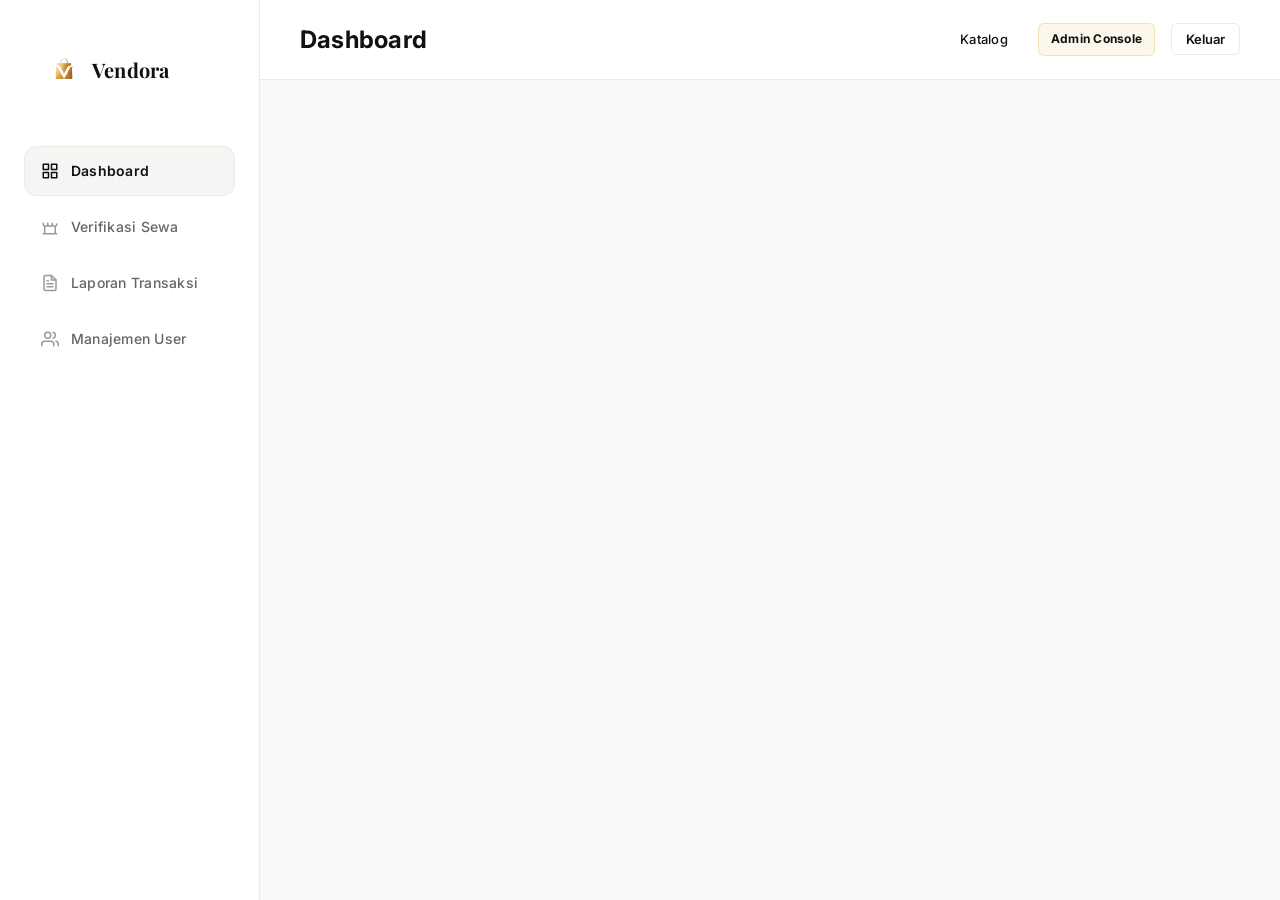
==== commit 48c7f3e0: "Bump cache version strings" ====
--- a/admin.html
+++ b/admin.html
@@ -7,7 +7,7 @@
   <link rel="preconnect" href="https://fonts.googleapis.com">
   <link rel="preconnect" href="https://fonts.gstatic.com" crossorigin>
   <link href="https://fonts.googleapis.com/css2?family=Playfair+Display:wght@400;500;600;700&family=Inter:wght@300;400;500;600&family=Manrope:wght@400;500;600;700&display=swap" rel="stylesheet">
-  <link rel="stylesheet" href="css/style.css?v=5">
+  <link rel="stylesheet" href="css/style.css?v=12">
   <style>
     body { background: var(--bg-primary); color: var(--text-primary); font-family: var(--font); margin: 0; padding: 0; }
     
@@ -431,6 +431,6 @@
     });
   </script>
 
-  <script type="module" src="js/main.js?v=4"></script>
+  <script type="module" src="js/main.js?v=12"></script>
 </body>
 </html>
--- a/css/style.css
+++ b/css/style.css
@@ -3481,3 +3481,47 @@
 #profile-modal .auth-submit:hover {
   background: #c59b27;
 }
+
+@media(max-width: 992px) {
+  #main-navbar {
+    flex-wrap: wrap;
+    height: auto !important;
+    padding: 12px clamp(15px, 3vw, 20px) !important;
+    gap: 12px !important;
+    align-items: center !important;
+  }
+  .nav-logo {
+    align-items: center !important;
+  }
+  .nav-logo-mark, .nav-logo-mark img, .nav-logo-mark svg { 
+    width: 38px !important; 
+    height: 38px !important; 
+    transform: none !important;
+    margin: 0 !important;
+  }
+  .nav-logo-text { 
+    display: inline-block !important; 
+    font-size: 20px !important;
+    margin-top: 0px !important;
+    margin-left: -5px !important;
+    color: #111111 !important;
+    -webkit-text-fill-color: #111111 !important;
+    visibility: visible !important;
+    opacity: 1 !important;
+    text-indent: 0 !important;
+    transform: translateY(2px) !important;
+  }
+  .nav-actions {
+    align-items: center !important;
+    margin: 0 !important;
+  }
+  .nav-search { 
+    order: 10; 
+    flex: 1 1 100%; 
+    margin: 0 !important; 
+    max-width: 100% !important;
+  }
+  .nav-category-btn, .nav-mobile-menu-btn, .top-bar-banner { 
+    display: none !important; 
+  }
+}
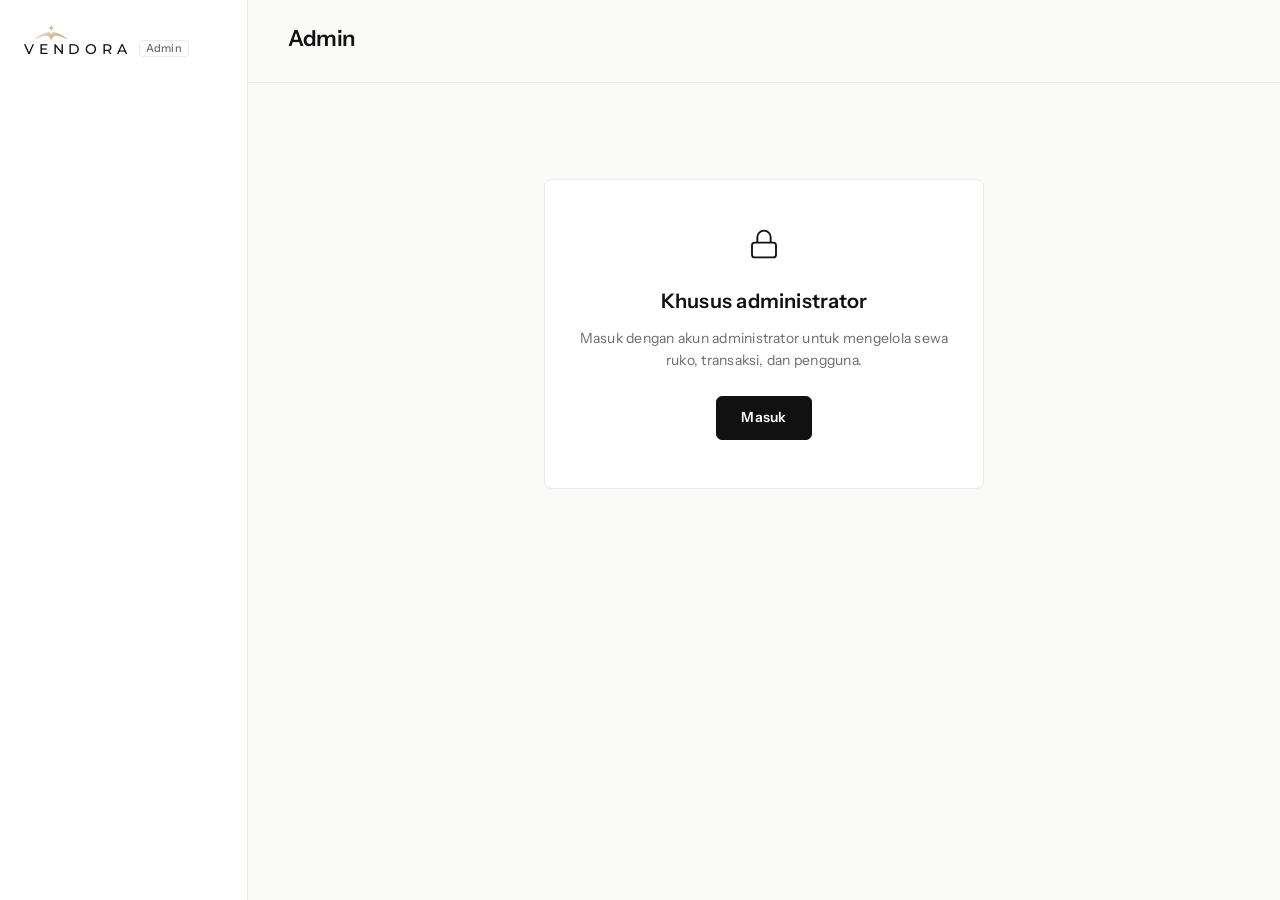
==== commit 5581cfdf: "feat: pembersihan kode lama (main.mjs, product.mjs) dan pembaruan fitur UI/modular" ====
--- a/admin.html
+++ b/admin.html
@@ -1,436 +1,307 @@
 <!DOCTYPE html>
-<html lang="en">
+<html lang="id">
 <head>
   <meta charset="UTF-8">
   <meta name="viewport" content="width=device-width, initial-scale=1.0">
-  <title>Vendora | Admin Console</title>
+  <title>Admin — Vendora</title>
   <link rel="preconnect" href="https://fonts.googleapis.com">
   <link rel="preconnect" href="https://fonts.gstatic.com" crossorigin>
-  <link href="https://fonts.googleapis.com/css2?family=Playfair+Display:wght@400;500;600;700&family=Inter:wght@300;400;500;600&family=Manrope:wght@400;500;600;700&display=swap" rel="stylesheet">
-  <link rel="stylesheet" href="css/style.css?v=12">
-  <style>
-    body { background: var(--bg-primary); color: var(--text-primary); font-family: var(--font); margin: 0; padding: 0; }
-    
-    /* Layout Wrapper */
-    .admin-layout {
-      display: flex;
-      min-height: 100vh;
-      background: var(--bg-primary);
-    }
-    
-    /* Sticky Sidebar Navigation */
-    .admin-sidebar {
-      width: 260px;
-      background: #FFFFFF;
-      border-right: 1px solid var(--border);
-      padding: 30px 24px;
-      display: flex;
-      flex-direction: column;
-      position: fixed;
-      top: 0;
-      bottom: 0;
-      left: 0;
-      z-index: 100;
-      box-sizing: border-box;
-    }
-    
-    .sidebar-logo {
-      display: flex;
-      align-items: center;
-      margin-bottom: 36px;
-    }
-    
-    .sidebar-menu {
-      display: flex;
-      flex-direction: column;
-      gap: 6px;
-      flex: 1;
-    }
-    
-    .sidebar-item {
-      display: flex;
-      align-items: center;
-      gap: 12px;
-      padding: 12px 16px;
-      color: var(--text-secondary);
-      border-radius: 12px;
-      cursor: pointer;
-      font-size: 14px;
-      font-weight: 500;
-      transition: all 0.2s ease;
-      border: 1px solid transparent;
-      user-select: none;
-    }
-    
-    .sidebar-item svg {
-      color: var(--text-light);
-      transition: color 0.2s ease;
-    }
-    
-    .sidebar-item:hover {
-      background: var(--bg-secondary);
-      color: var(--text-primary);
-    }
-    
-    .sidebar-item:hover svg {
-      color: var(--text-primary);
-    }
-    
-    .sidebar-item.active {
-      background: var(--bg-secondary);
-      color: var(--text-primary);
-      border-color: var(--border);
-      font-weight: 600;
-    }
-    
-    .sidebar-item.active svg {
-      color: var(--text-primary);
-    }
-    
-    /* Main Content Wrapper */
-    .admin-main {
-      flex: 1;
-      margin-left: 260px;
-      display: flex;
-      flex-direction: column;
-      min-height: 100vh;
-      box-sizing: border-box;
-    }
-    
-    /* Top Header */
-    .admin-header {
-      height: 80px;
-      padding: 0 40px;
-      background: #FFFFFF;
-      border-bottom: 1px solid var(--border);
-      display: flex;
-      align-items: center;
-      justify-content: space-between;
-      position: sticky;
-      top: 0;
-      z-index: 90;
-      box-sizing: border-box;
-    }
-    
-    .header-title {
-      font-size: 24px;
-      font-weight: 700;
-      font-family: var(--font);
-      margin: 0;
-      color: var(--text-primary);
-    }
-    
-    .header-actions {
-      display: flex;
-      align-items: center;
-      gap: 16px;
-    }
-    
-    /* Page Content Padding */
-    .admin-content {
-      padding: 40px;
-      flex: 1;
-      box-sizing: border-box;
-    }
-
-    /* Keep the visual style from design system */
-    .glass-panel { background: #FFFFFF; border: 1px solid var(--border); border-radius: 24px; padding: 28px; box-shadow: var(--shadow); margin-bottom: 24px; }
-    h2, .page-title { font-family: var(--font); color: var(--text-primary); }
-    th { border-bottom: 1px solid var(--border) !important; color: var(--text-secondary) !important; font-weight: 600; text-transform: uppercase; letter-spacing: 1px; font-size: 11px !important; background: var(--bg-secondary); }
-    td { border-bottom: 1px solid var(--border); padding: 16px 10px !important; color: var(--text-primary); }
-    .stat-card { border: 1px solid var(--border); text-align: center; display: flex; flex-direction: column; justify-content: center; padding: 32px; background: #FFFFFF; border-radius: 24px; box-shadow: var(--shadow); margin-bottom: 0; }
-    .stat-label { color: var(--text-secondary); font-size: 12px; text-transform: uppercase; letter-spacing: 1.5px; font-weight: 600; margin-bottom: 12px; font-family: 'Manrope', sans-serif; }
-    .stat-value { color: var(--text-primary) !important; font-size: 36px; font-weight: 700; font-family: var(--font); text-shadow: none; }
-    
-    /* Responsive Adjustments */
-    @media (max-width: 992px) {
-      body, html { max-width: 100vw; overflow-x: hidden; }
-      .admin-sidebar {
-        width: 70px;
-        padding: 20px 10px;
-        align-items: center;
-      }
-      .admin-sidebar .nav-logo-text,
-      .admin-sidebar .item-text {
-        display: none !important;
-      }
-      .admin-sidebar .nav-logo {
-        justify-content: center;
-        margin-bottom: 24px;
-      }
-      .admin-main {
-        margin-left: 70px;
-      }
-      .admin-header {
-        height: auto;
-        padding: 16px;
-        flex-direction: column;
-        align-items: flex-start;
-        gap: 16px;
-      }
-      .header-actions {
-        width: 100%;
-        justify-content: space-between;
-      }
-      .admin-content {
-        padding: 16px;
-      }
-      .glass-panel {
-        padding: 16px;
-        overflow-x: auto;
-        -webkit-overflow-scrolling: touch;
-      }
-      table {
-        min-width: 600px;
-      }
-    }
-  </style>
+  <link rel="icon" type="image/svg+xml" href="favicon.svg?v=2">
+  <link rel="icon" type="image/png" href="logo.png?v=2">
+  <link rel="apple-touch-icon" href="logo.png?v=2">
+  <meta name="theme-color" content="#0E0E0D">
+  <link href="https://fonts.googleapis.com/css2?family=Bricolage+Grotesque:opsz,wght@12..96,600;12..96,700;12..96,800&family=DM+Mono:wght@400;500&family=Montserrat:wght@400;500;600&family=Instrument+Sans:wght@400;500;600;700&display=swap" rel="stylesheet">
+  <link rel="stylesheet" href="css/style.css?v=14">
+  <link rel="stylesheet" href="css/theme.css?v=7">
+  <link rel="stylesheet" href="css/console.css?v=7">
 </head>
-<body>
-
-  <div class="admin-layout">
-    
-    <!-- LEFT SIDEBAR -->
-    <aside class="admin-sidebar">
-      <div class="sidebar-logo">
-        <a href="index.html" class="nav-logo" style="display: flex; align-items: center; gap: 0px; text-decoration: none;">
-          <div class="nav-logo-mark">
-            <img src="logo.png" alt="Vendora" style="height: 32px; width: auto;">
-          </div>
-          <span style="font-family: 'Playfair Display', serif; font-size: 20px; font-weight: 700; color: var(--text-primary); margin-left: -12px;">Vendora</span>
+<body class="console-page">
+
+  <div class="console">
+
+    <!-- ── Sidebar ─────────────────────────────────────────── -->
+    <aside class="console-sidebar">
+      <a href="index.html" class="console-logo vlogo" aria-label="Vendora — beranda">
+        <span class="vlogo-word">V<span class="vlogo-en"><img class="vlogo-mark" src="logo.svg?v=3" alt="">EN</span>DORA</span>
+        <small>Admin</small>
+      </a>
+
+      <nav class="console-menu" aria-label="Menu admin">
+        <button class="sidebar-item active" id="menu-dashboard" type="button" data-sub="Ringkasan aktivitas Vendora">
+          <svg width="18" height="18" viewBox="0 0 24 24" fill="none" stroke="currentColor" stroke-width="1.6" stroke-linecap="round" stroke-linejoin="round"><rect x="3" y="3" width="7" height="9" rx="1"/><rect x="14" y="3" width="7" height="5" rx="1"/><rect x="14" y="12" width="7" height="9" rx="1"/><rect x="3" y="16" width="7" height="5" rx="1"/></svg>
+          <span class="item-text">Dashboard</span>
+        </button>
+        <button class="sidebar-item" id="menu-verifikasi" type="button" data-sub="Status dan masa sewa setiap ruko">
+          <svg width="18" height="18" viewBox="0 0 24 24" fill="none" stroke="currentColor" stroke-width="1.6" stroke-linecap="round" stroke-linejoin="round"><path d="M3 9l1.5-5h15L21 9"/><path d="M3 9h18v2a3 3 0 01-6 0 3 3 0 01-6 0 3 3 0 01-6 0z"/><path d="M5 13v8h14v-8"/><path d="M10 21v-5h4v5"/></svg>
+          <span class="item-text">Sewa Ruko</span>
+        </button>
+        <button class="sidebar-item" id="menu-transaksi" type="button" data-sub="Pantau pesanan di semua toko">
+          <svg width="18" height="18" viewBox="0 0 24 24" fill="none" stroke="currentColor" stroke-width="1.6" stroke-linecap="round" stroke-linejoin="round"><path d="M14 2H6a2 2 0 00-2 2v16a2 2 0 002 2h12a2 2 0 002-2V8z"/><polyline points="14 2 14 8 20 8"/><line x1="16" y1="13" x2="8" y2="13"/><line x1="16" y1="17" x2="8" y2="17"/></svg>
+          <span class="item-text">Transaksi</span>
+        </button>
+        <button class="sidebar-item" id="menu-user" type="button" data-sub="Pembeli, penjual, dan admin">
+          <svg width="18" height="18" viewBox="0 0 24 24" fill="none" stroke="currentColor" stroke-width="1.6" stroke-linecap="round" stroke-linejoin="round"><path d="M17 21v-2a4 4 0 00-4-4H5a4 4 0 00-4 4v2"/><circle cx="9" cy="7" r="4"/><path d="M23 21v-2a4 4 0 00-3-3.87"/><path d="M16 3.13a4 4 0 010 7.75"/></svg>
+          <span class="item-text">Pengguna</span>
+        </button>
+      </nav>
+
+      <div class="console-sidebar-foot">
+        <a href="index.html" class="console-foot-link">
+          <svg width="16" height="16" viewBox="0 0 24 24" fill="none" stroke="currentColor" stroke-width="1.6"><path d="M18 13v6a2 2 0 01-2 2H5a2 2 0 01-2-2V8a2 2 0 012-2h6"/><polyline points="15 3 21 3 21 9"/><line x1="10" y1="14" x2="21" y2="3"/></svg>
+          Lihat katalog
         </a>
+        <button type="button" id="nav-logout-btn" class="console-foot-link">
+          <svg width="16" height="16" viewBox="0 0 24 24" fill="none" stroke="currentColor" stroke-width="1.6"><path d="M9 21H5a2 2 0 01-2-2V5a2 2 0 012-2h4"/><polyline points="16 17 21 12 16 7"/><line x1="21" y1="12" x2="9" y2="12"/></svg>
+          Keluar
+        </button>
       </div>
-      
-      <nav class="sidebar-menu">
-        <div class="sidebar-item active" id="menu-dashboard">
-          <svg width="18" height="18" viewBox="0 0 24 24" fill="none" stroke="currentColor" stroke-width="2" stroke-linecap="round" stroke-linejoin="round"><rect x="3" y="3" width="7" height="7"/><rect x="14" y="3" width="7" height="7"/><rect x="14" y="14" width="7" height="7"/><rect x="3" y="14" width="7" height="7"/></svg>
-          <span class="item-text">Dashboard</span>
+    </aside>
+
+    <!-- ── Area kerja ──────────────────────────────────────── -->
+    <div class="console-main">
+      <header class="console-header">
+        <div>
+          <h1 id="admin-page-title" class="console-title">Dashboard</h1>
+          <p id="admin-page-sub" class="console-sub">Ringkasan aktivitas Vendora</p>
         </div>
-        <div class="sidebar-item" id="menu-verifikasi">
-          <svg width="18" height="18" viewBox="0 0 24 24" fill="none" stroke="currentColor" stroke-width="2" stroke-linecap="round" stroke-linejoin="round"><path d="M3 21h18M3 7v1a3 3 0 006 0V7m0 1a3 3 0 006 0V7m0 1a3 3 0 006 0V8M19 21V12M5 21V12"/></svg>
-          <span class="item-text">Verifikasi Sewa</span>
-        </div>
-        <div class="sidebar-item" id="menu-transaksi">
-          <svg width="18" height="18" viewBox="0 0 24 24" fill="none" stroke="currentColor" stroke-width="2" stroke-linecap="round" stroke-linejoin="round"><path d="M14 2H6a2 2 0 00-2 2v16a2 2 0 002 2h12a2 2 0 002-2V8z"/><polyline points="14 2 14 8 20 8"/><line x1="16" y1="13" x2="8" y2="13"/><line x1="16" y1="17" x2="8" y2="17"/><polyline points="10 9 9 9 8 9"/></svg>
-          <span class="item-text">Laporan Transaksi</span>
-        </div>
-        <div class="sidebar-item" id="menu-user">
-          <svg width="18" height="18" viewBox="0 0 24 24" fill="none" stroke="currentColor" stroke-width="2" stroke-linecap="round" stroke-linejoin="round"><path d="M17 21v-2a4 4 0 00-4-4H5a4 4 0 00-4 4v2"/><circle cx="9" cy="7" r="4"/><path d="M23 21v-2a4 4 0 00-3-3.87"/><path d="M16 3.13a4 4 0 010 7.75"/></svg>
-          <span class="item-text">Manajemen User</span>
-        </div>
-      </nav>
-    </aside>
-    
-    <!-- MAIN WORKSPACE -->
-    <div class="admin-main">
-      
-      <!-- TOP HEADER -->
-      <header class="admin-header">
-        <h1 id="admin-page-title" class="header-title">Dashboard</h1>
-        
-        <div class="header-actions">
-          <a href="index.html" style="font-size: 13px; color: var(--text-primary); font-weight: 500; padding: 7px 14px; border-radius: 6px; text-decoration: none; transition: background 0.2s;" onmouseover="this.style.background='var(--bg-secondary)'" onmouseout="this.style.background='transparent'">Katalog</a>
-          <span id="user-display" style="font-size: 12px; font-weight: 700; color: var(--gold); padding: 5px 12px; background: rgba(212,175,55,0.1); border-radius: 6px; border: 1px solid rgba(212,175,55,0.3);">Admin Console</span>
-          <button type="button" id="nav-logout-btn" style="padding: 7px 14px; border: 1px solid var(--border); color: var(--text-primary); border-radius: 6px; background: transparent; cursor: pointer; font-size: 13px; font-weight: 600; font-family: var(--font); transition: all 0.2s;" onmouseover="this.style.background='var(--bg-secondary)'" onmouseout="this.style.background='transparent'">Keluar</button>
+        <div class="console-header-meta">
+          <span id="console-date" class="console-date"></span>
+          <span id="user-display" class="console-user"></span>
         </div>
       </header>
-      
-      <!-- MAIN CONTENT AREA -->
-      <main class="admin-content">
-        <!-- Alert notifications -->
+
+      <main class="console-content">
         <div id="alert-container"></div>
-        
-        <!-- Parent section toggled by JS Auth Logic -->
+
         <div id="admin-dashboard-section" style="display: none;">
-          
-          <!-- Inner Section 1: KPI Stats (Dashboard Menu) -->
-          <div id="section-dashboard" style="display: grid; grid-template-columns: repeat(auto-fit, minmax(220px, 1fr)); gap: 24px; margin-bottom: 40px;">
-            <!-- Stat 1 -->
-            <div class="glass-panel stat-card">
-              <span class="stat-label">Toko Aktif (Disewakan)</span>
-              <span id="stat-shops" class="stat-value" style="color: var(--primary);">0</span>
-            </div>
-            <!-- Stat 2 -->
-            <div class="glass-panel stat-card">
-              <span class="stat-label">Pendapatan Sewa Ruko</span>
-              <span id="stat-rental-revenue" class="stat-value" style="color: var(--accent);">Rp 0</span>
-            </div>
-            <!-- Stat 3 -->
-            <div class="glass-panel stat-card">
-              <span class="stat-label">Total Volume Transaksi</span>
-              <span id="stat-sales-volume" class="stat-value" style="color: var(--text-primary); font-size:28px;">Rp 0</span>
-            </div>
-            <!-- Stat 4 -->
-            <div class="glass-panel stat-card">
-              <span class="stat-label">Total Pesanan</span>
-              <span id="stat-transactions" class="stat-value" style="color: var(--text-secondary);">0</span>
-            </div>
-          </div>
-          
-          <!-- Inner Section 2: Verifikasi Pembayaran (Verifikasi Sewa Menu) -->
-          <div id="section-verifikasi" class="glass-panel" style="display: none;">
-            <h2 style="font-size: 24px; font-weight: 700; margin-bottom: 20px; border-bottom: 1px solid var(--border-color); padding-bottom: 10px;">
-              Verifikasi Pembayaran & Sewa Ruko
-            </h2>
-            <div style="overflow-x: auto;">
-              <table style="width: 100%; border-collapse: collapse; text-align: left;" id="admin-shops-table">
+
+          <!-- ── Dashboard ───────────────────────────────── -->
+          <section id="section-dashboard" class="console-section">
+            <div class="kpi-grid">
+              <div class="kpi">
+                <span class="kpi-label">Pendapatan sewa ruko</span>
+                <span id="stat-rental-revenue" class="kpi-value">–</span>
+                <span id="stat-rental-sub" class="kpi-sub">&nbsp;</span>
+              </div>
+              <div class="kpi">
+                <span class="kpi-label">Toko aktif</span>
+                <span id="stat-shops" class="kpi-value">–</span>
+                <span id="stat-shops-sub" class="kpi-sub">&nbsp;</span>
+              </div>
+              <div class="kpi">
+                <span class="kpi-label">Pengguna</span>
+                <span id="stat-users" class="kpi-value">–</span>
+                <span id="stat-users-sub" class="kpi-sub">&nbsp;</span>
+              </div>
+              <div class="kpi">
+                <span class="kpi-label">Pesanan di platform</span>
+                <span id="stat-transactions" class="kpi-value">–</span>
+                <span id="stat-transactions-sub" class="kpi-sub">&nbsp;</span>
+              </div>
+            </div>
+
+            <div class="console-grid console-grid--2-1">
+              <div class="card">
+                <div class="card-head">
+                  <div>
+                    <h2 class="card-title">Pengguna baru per bulan</h2>
+                    <p class="card-sub">6 bulan terakhir, penjual dan pembeli</p>
+                  </div>
+                </div>
+                <div id="chart-users" class="bar-chart" role="img" aria-label="Grafik pengguna baru per bulan">
+                  <div class="chart-empty">Memuat…</div>
+                </div>
+              </div>
+              <div class="card">
+                <div class="card-head">
+                  <div>
+                    <h2 class="card-title">Status pesanan</h2>
+                    <p class="card-sub">Untuk memantau penjual yang lambat merespons</p>
+                  </div>
+                </div>
+                <ul id="status-breakdown" class="breakdown">
+                  <li class="chart-empty">Memuat…</li>
+                </ul>
+              </div>
+            </div>
+
+            <div class="console-grid console-grid--2-1">
+              <div class="card card--flush">
+                <div class="card-head">
+                  <h2 class="card-title">Masa sewa ruko</h2>
+                  <button type="button" class="link-btn" data-goto="menu-verifikasi">Kelola</button>
+                </div>
+                <div class="table-wrap">
+                  <table class="data-table">
+                    <thead><tr><th>Toko</th><th class="num">Biaya sewa</th><th>Berakhir</th><th>Status</th></tr></thead>
+                    <tbody id="lease-tbody"><tr><td colspan="4" class="table-empty">Memuat…</td></tr></tbody>
+                  </table>
+                </div>
+              </div>
+              <div class="card">
+                <div class="card-head">
+                  <h2 class="card-title">Pengguna terbaru</h2>
+                  <button type="button" class="link-btn" data-goto="menu-user">Lihat semua</button>
+                </div>
+                <ul id="recent-users" class="lease-list people-list"><li class="chart-empty">Memuat…</li></ul>
+              </div>
+            </div>
+          </section>
+
+          <!-- ── Sewa ruko ───────────────────────────────── -->
+          <section id="section-verifikasi" class="console-section card card--flush" style="display: none;">
+            <div class="card-head">
+              <h2 class="card-title">Daftar ruko</h2>
+            </div>
+            <div class="table-wrap">
+              <table class="data-table" id="admin-shops-table">
                 <thead>
-                  <tr style="border-bottom: 1px solid var(--border-color); color: var(--text-secondary); font-size: 14px;">
-                    <th style="padding: 12px 10px;">Nama Toko</th>
-                    <th style="padding: 12px 10px;">Deskripsi</th>
-                    <th style="padding: 12px 10px;">ID Pemilik</th>
-                    <th style="padding: 12px 10px;">Biaya Ruko</th>
-                    <th style="padding: 12px 10px;">Masa Berlaku</th>
-                    <th style="padding: 12px 10px;">Status</th>
-                    <th style="padding: 12px 10px;">Aksi</th>
+                  <tr>
+                    <th>Toko</th>
+                    <th>Pemilik</th>
+                    <th class="num">Biaya sewa</th>
+                    <th>Masa berlaku</th>
+                    <th>Status</th>
+                    <th class="actions">Aksi</th>
                   </tr>
                 </thead>
-                <tbody id="shops-list-tbody" style="font-size: 14px;">
-                  <tr>
-                    <td colspan="7" style="padding: 20px 10px; text-align: center; color: var(--text-secondary);">
-                      Loading rented shops list...
-                    </td>
-                  </tr>
+                <tbody id="shops-list-tbody">
+                  <tr><td colspan="6" class="table-empty">Memuat daftar ruko…</td></tr>
                 </tbody>
               </table>
             </div>
-          </div>
-          
-          <!-- Inner Section 3: Laporan Transaksi (Laporan Transaksi Menu) -->
-          <div id="section-transaksi" class="glass-panel" style="display: none; margin-bottom: 24px;">
-            <div style="display:flex; align-items:center; justify-content:space-between; margin-bottom:20px; border-bottom:1px solid var(--border-color); padding-bottom:10px; flex-wrap:wrap; gap:12px;">
-              <h2 style="font-size:24px; font-weight:700; margin:0;">📋 Laporan Transaksi</h2>
-              <div style="display:flex; gap:8px; align-items:center; flex-wrap:wrap;">
-                <select id="tx-filter-status" style="padding:6px 12px; border-radius:6px; border:1px solid var(--border-color); background:var(--surface); color:var(--text-primary); font-size:13px; cursor:pointer;">
-                  <option value="">Semua Status</option>
-                  <option value="pending_payment">Pending</option>
-                  <option value="paid">Paid</option>
-                  <option value="success">Success</option>
-                  <option value="cancelled">Cancelled</option>
+          </section>
+
+          <!-- ── Transaksi ───────────────────────────────── -->
+          <section id="section-transaksi" class="console-section card card--flush" style="display: none;">
+            <div class="card-head">
+              <div class="card-head-title">
+                <h2 class="card-title">Semua pesanan</h2>
+                <span id="tx-count-badge" class="count-badge"></span>
+              </div>
+              <label class="select-wrap">
+                <span class="visually-hidden">Filter status</span>
+                <select id="tx-filter-status">
+                  <option value="">Semua status</option>
+                  <option value="pending">Menunggu</option>
+                  <option value="paid">Dikemas</option>
+                  <option value="shipped">Dikirim</option>
+                  <option value="success">Selesai</option>
+                  <option value="cancelled">Dibatalkan</option>
                 </select>
-                <span id="tx-count-badge" style="font-size:12px; padding:4px 10px; background:rgba(99,102,241,0.15); color:#818CF8; border-radius:20px; font-weight:700;"></span>
-              </div>
-            </div>
-            <div style="overflow-x:auto;">
-              <table style="width:100%; border-collapse:collapse; text-align:left;" id="admin-tx-table">
+              </label>
+            </div>
+            <div class="table-wrap">
+              <table class="data-table" id="admin-tx-table">
                 <thead>
-                  <tr style="border-bottom:1px solid var(--border-color); color:var(--text-secondary); font-size:13px;">
-                    <th style="padding:12px 10px;">ID Transaksi</th>
-                    <th style="padding:12px 10px;">Buyer ID</th>
-                    <th style="padding:12px 10px;">Item</th>
-                    <th style="padding:12px 10px;">Total</th>
-                    <th style="padding:12px 10px;">Status</th>
-                    <th style="padding:12px 10px;">Tanggal</th>
+                  <tr>
+                    <th>Pesanan</th>
+                    <th>Pembeli</th>
+                    <th>Item</th>
+                    <th class="num">Total</th>
+                    <th>Status</th>
+                    <th>Tanggal</th>
                   </tr>
                 </thead>
-                <tbody id="tx-list-tbody" style="font-size:13px;">
-                  <tr><td colspan="6" style="padding:20px 10px; text-align:center; color:var(--text-secondary);">Memuat transaksi...</td></tr>
+                <tbody id="tx-list-tbody">
+                  <tr><td colspan="6" class="table-empty">Memuat transaksi…</td></tr>
                 </tbody>
               </table>
             </div>
-          </div>
-          
-          <!-- Inner Section 4: Manajemen User & Seller (Manajemen User Menu) -->
-          <div id="section-user" class="glass-panel" style="display: none; margin-bottom: 24px;">
-            <div style="display:flex; align-items:center; justify-content:space-between; margin-bottom:20px; border-bottom:1px solid var(--border-color); padding-bottom:10px; flex-wrap:wrap; gap:12px;">
-              <h2 style="font-size:24px; font-weight:700; margin:0;">👥 Manajemen User</h2>
-              <div style="display:flex; gap:8px; align-items:center;">
-                <select id="user-filter-role" style="padding:6px 12px; border-radius:6px; border:1px solid var(--border-color); background:var(--surface); color:var(--text-primary); font-size:13px; cursor:pointer;">
-                  <option value="">Semua Role</option>
-                  <option value="buyer">Buyer</option>
-                  <option value="seller">Seller</option>
+          </section>
+
+          <!-- ── Pengguna ────────────────────────────────── -->
+          <section id="section-user" class="console-section card card--flush" style="display: none;">
+            <div class="card-head">
+              <div class="card-head-title">
+                <h2 class="card-title">Semua pengguna</h2>
+                <span id="user-count-badge" class="count-badge"></span>
+              </div>
+              <label class="select-wrap">
+                <span class="visually-hidden">Filter peran</span>
+                <select id="user-filter-role">
+                  <option value="">Semua peran</option>
+                  <option value="buyer">Pembeli</option>
+                  <option value="seller">Penjual</option>
                   <option value="admin">Admin</option>
                 </select>
-                <span id="user-count-badge" style="font-size:12px; padding:4px 10px; background:rgba(16,185,129,0.15); color:#34D399; border-radius:20px; font-weight:700;"></span>
-              </div>
-            </div>
-            <div style="overflow-x:auto;">
-              <table style="width:100%; border-collapse:collapse; text-align:left;" id="admin-users-table">
+              </label>
+            </div>
+            <div class="table-wrap">
+              <table class="data-table" id="admin-users-table">
                 <thead>
-                  <tr style="border-bottom:1px solid var(--border-color); color:var(--text-secondary); font-size:13px;">
-                    <th style="padding:12px 10px;">Nama</th>
-                    <th style="padding:12px 10px;">Email</th>
-                    <th style="padding:12px 10px;">Role</th>
-                    <th style="padding:12px 10px;">Status</th>
-                    <th style="padding:12px 10px;">Bergabung</th>
-                    <th style="padding:12px 10px;">Aksi</th>
+                  <tr>
+                    <th>Nama</th>
+                    <th>Email</th>
+                    <th>Peran</th>
+                    <th>Status</th>
+                    <th>Bergabung</th>
+                    <th class="actions">Aksi</th>
                   </tr>
                 </thead>
-                <tbody id="users-list-tbody" style="font-size:13px;">
-                  <tr><td colspan="6" style="padding:20px 10px; text-align:center; color:var(--text-secondary);">Memuat data user...</td></tr>
+                <tbody id="users-list-tbody">
+                  <tr><td colspan="6" class="table-empty">Memuat data pengguna…</td></tr>
                 </tbody>
               </table>
             </div>
-          </div>
-          
+          </section>
         </div>
-        
-        <!-- Section 2: Access Denied / Auth callout (Shown when not authenticated) -->
-        <div id="admin-auth-callout" class="glass-panel" style="text-align: center; padding: 40px 20px; max-width: 600px; margin: 40px auto; display: none;">
-          <h2 style="font-size: 28px; margin-bottom: 12px;">Access Admin Workspace</h2>
-          <p style="color: var(--text-secondary); margin-bottom: 24px;">
-            You must be signed in with a registered Administrator account to manage store rentals and ecosystem status.
-          </p>
-          <a href="login.html" class="btn btn-primary">Sign In / Join</a>
+
+        <!-- Belum masuk sebagai admin -->
+        <div id="admin-auth-callout" class="card console-callout" style="display: none;">
+          <svg width="32" height="32" viewBox="0 0 24 24" fill="none" stroke="currentColor" stroke-width="1.4"><rect x="3" y="11" width="18" height="11" rx="2"/><path d="M7 11V7a5 5 0 0110 0v4"/></svg>
+          <h2>Khusus administrator</h2>
+          <p>Masuk dengan akun administrator untuk mengelola sewa ruko, transaksi, dan pengguna.</p>
+          <a href="login.html" class="btn-ink">Masuk</a>
         </div>
       </main>
-      
     </div>
-    
   </div>
 
-  <!-- Interactive Sidebar Navigation Handler -->
   <script>
-    document.addEventListener('DOMContentLoaded', () => {
-      const sidebarItems = document.querySelectorAll('.sidebar-item');
-      const sections = {
+    // Navigasi menu sidebar + tanggal hari ini
+    (function () {
+      var items = document.querySelectorAll('.sidebar-item');
+      var sections = {
         'menu-dashboard': document.getElementById('section-dashboard'),
         'menu-verifikasi': document.getElementById('section-verifikasi'),
         'menu-transaksi': document.getElementById('section-transaksi'),
         'menu-user': document.getElementById('section-user')
       };
-      const titleEl = document.getElementById('admin-page-title');
+      var titleEl = document.getElementById('admin-page-title');
+      var subEl = document.getElementById('admin-page-sub');
 
       function showSection(menuId) {
-        // Deactivate all sidebar links
-        sidebarItems.forEach(item => item.classList.remove('active'));
-        
-        // Hide all inner sections
-        Object.values(sections).forEach(section => {
-          if (section) section.style.display = 'none';
+        items.forEach(function (item) {
+          var on = item.id === menuId;
+          item.classList.toggle('active', on);
+          if (on) item.setAttribute('aria-current', 'page'); else item.removeAttribute('aria-current');
         });
-
-        // Activate clicked sidebar item
-        const activeItem = document.getElementById(menuId);
-        if (activeItem) {
-          activeItem.classList.add('active');
-          if (titleEl) {
-            titleEl.textContent = activeItem.querySelector('.item-text').textContent.trim();
-          }
+        Object.keys(sections).forEach(function (id) {
+          if (sections[id]) sections[id].style.display = id === menuId ? 'block' : 'none';
+        });
+        var active = document.getElementById(menuId);
+        if (active) {
+          titleEl.textContent = active.querySelector('.item-text').textContent.trim();
+          subEl.textContent = active.dataset.sub || '';
         }
-
-        // Show matching section
-        const activeSection = sections[menuId];
-        if (activeSection) {
-          if (menuId === 'menu-dashboard') {
-            activeSection.style.display = 'grid'; // Grid for KPI stat cards
-          } else {
-            activeSection.style.display = 'block'; // Block for tables
-          }
-        }
+        window.scrollTo({ top: 0 });
       }
-
-      sidebarItems.forEach(item => {
-        item.addEventListener('click', () => {
-          showSection(item.id);
-        });
+      window.adminShowSection = showSection;
+
+      items.forEach(function (item) {
+        item.addEventListener('click', function () { showSection(item.id); });
       });
-
-      // Default to Dashboard menu view
+      document.querySelectorAll('[data-goto]').forEach(function (btn) {
+        btn.addEventListener('click', function () { showSection(btn.dataset.goto); });
+      });
       showSection('menu-dashboard');
-    });
+
+      document.getElementById('console-date').textContent = new Date().toLocaleDateString('id-ID', {
+        weekday: 'long', day: 'numeric', month: 'long', year: 'numeric'
+      });
+    })();
   </script>
-
-  <script type="module" src="js/main.js?v=12"></script>
+  <script type="module" src="js/main.js?v=32"></script>
 </body>
 </html>
--- a/css/style.css
+++ b/css/style.css
@@ -1,9 +1,8 @@
 /* ============================================================
-   VENDORA PREMIUM — DARK LUXURY MARKETPLACE
-   Full CSS Rewrite v3.0 | Navy + Gold Theme
+   VENDORA — RUKO VIRTUAL MARKETPLACE
+   Brand tokens from Figma: Pine / Saffron / Ink / Paper
    ============================================================ */
 
-@import url("https://fonts.googleapis.com/css2?family=Playfair+Display:wght@400;500;600;700&family=Inter:wght@300;400;500;600&family=Manrope:wght@400;500;600;700&display=swap");
 
 /* ============================================================
    KEYFRAME ANIMATIONS
@@ -89,61 +88,95 @@
    DESIGN TOKENS — WHITE LUXURY MODERN
    ============================================================ */
 :root {
-  --bg-primary: #fafaf8;
-  --bg-secondary: #f5f5f3;
-  --card-bg: #ffffff;
-
-  --text-primary: #111111;
-  --text-secondary: #666666;
-  --text-light: #999999;
-
-  --border: #eceae4;
-
-  --button-primary: #111111;
-  --button-hover: #222222;
-
-  --success: #3ba776;
-  --danger: #e45858;
-
-  --shadow: 0 10px 30px rgba(0, 0, 0, 0.04);
-
-  /* Legacy variable mapping to keep existing CSS working but adapted to white luxury */
-  --gold: #111111;
-  --gold-light: #222222;
-  --gold-dark: #000000;
-  --gold-soft: #f5f5f3;
-  --gold-glow: rgba(0, 0, 0, 0.02);
-  --gold-border: #eceae4;
-
-  --primary: #111111;
-  --primary-hover: #222222;
-  --primary-soft: #f5f5f3;
-  --primary-glow: rgba(0, 0, 0, 0.02);
-
-  --bg-1: #fafaf8;
-  --bg-2: #f5f5f3;
-  --bg-3: #ffffff;
-  --body-bg: #fafaf8;
-  --surface: #ffffff;
-  --surface-2: #f5f5f3;
-  --dark-bg: #f5f5f3;
-  --dark-surface: #ffffff;
-
-  --border-focus: #111111;
-  --dark-border: #eceae4;
-
-  --text-main: #111111;
-  --text-muted: #666666;
-  --text-placeholder: #999999;
-  --text-inverse: #ffffff;
-
-  --shadow-xs: 0 1px 2px rgba(0, 0, 0, 0.01);
-  --shadow-sm: 0 2px 8px rgba(0, 0, 0, 0.02);
-  --shadow-md: 0 4px 20px rgba(0, 0, 0, 0.03);
-  --shadow-lg: 0 10px 30px rgba(0, 0, 0, 0.04);
-  --shadow-xl: 0 20px 48px rgba(0, 0, 0, 0.05);
-  --shadow-card: 0 10px 30px rgba(0, 0, 0, 0.04);
-  --shadow-gold: 0 10px 30px rgba(0, 0, 0, 0.04);
+  /* ── Brand palette (Figma: Brand — Warna & Huruf) ─────────── */
+  --pine: #0B5D4B;      /* rasa aman: aksi utama, link, sukses */
+  --saffron: #F4B63D;   /* perhatian: highlight, peringatan */
+  --ink: #14181F;       /* teks utama */
+  --paper: #F7F5F0;     /* latar halaman */
+  --stage: #EFECE4;     /* latar sekunder / panel */
+  --line: #E3DFD6;      /* garis & border */
+  --mute: #5F6670;      /* teks sekunder */
+  --white: #FFFFFF;     /* permukaan kartu */
+
+  /* RGB channels for translucent tints: rgba(var(--pine-rgb), .1) */
+  --pine-rgb: 11, 93, 75;
+  --saffron-rgb: 244, 182, 61;
+  --ink-rgb: 20, 24, 31;
+  --paper-rgb: 247, 245, 240;
+  --white-rgb: 255, 255, 255;
+
+  /* Derived shades (hover/pressed) */
+  --pine-dark: #084A3C;
+  --saffron-dark: #B9811A;
+
+  /* Semantic status (red is not in the brand board, kept for errors) */
+  --success: var(--pine);
+  --danger: #C2412D;
+  --danger-rgb: 194, 65, 45;
+  --danger-dark: #9A3222;
+  --warning: var(--saffron);
+  --warning-text: var(--saffron-dark);
+
+  /* ── Typography (Figma) ───────────────────────────────────── */
+  --font-heading: "Bricolage Grotesque", system-ui, sans-serif; /* Bold & SemiBold, -3% */
+  --font-body: "Instrument Sans", system-ui, sans-serif;        /* Regular, Medium, SemiBold */
+  --font-label: "DM Mono", ui-monospace, monospace;             /* Medium, kapital, spasi lebar */
+  --tracking-heading: -0.03em;
+
+  /* ── Legacy names used across this file & by js/ (mapped to brand) ── */
+  --bg-primary: var(--paper);
+  --bg-secondary: var(--stage);
+  --card-bg: var(--white);
+
+  --text-primary: var(--ink);
+  --text-secondary: var(--mute);
+  --text-light: var(--mute);
+
+  --border: var(--line);
+
+  --button-primary: var(--pine);
+  --button-hover: var(--pine-dark);
+
+  --danger-soft: rgba(var(--danger-rgb), 0.1);
+
+  --shadow: 0 1px 2px rgba(var(--ink-rgb), 0.04), 0 8px 24px rgba(var(--ink-rgb), 0.05);
+
+  --gold: var(--pine);
+  --gold-light: var(--pine);
+  --gold-dark: var(--pine-dark);
+  --gold-soft: var(--stage);
+  --gold-glow: rgba(var(--pine-rgb), 0.06);
+  --gold-border: var(--line);
+
+  --primary: var(--pine);
+  --primary-hover: var(--pine-dark);
+  --primary-soft: var(--stage);
+  --primary-glow: rgba(var(--pine-rgb), 0.06);
+
+  --bg-1: var(--paper);
+  --bg-2: var(--stage);
+  --bg-3: var(--white);
+  --body-bg: var(--paper);
+  --surface: var(--white);
+  --surface-2: var(--stage);
+  --dark-bg: var(--stage);
+  --dark-surface: var(--white);
+
+  --border-focus: var(--pine);
+  --dark-border: var(--line);
+
+  --text-main: var(--ink);
+  --text-muted: var(--mute);
+  --text-placeholder: var(--mute);
+  --text-inverse: var(--white);
+
+  --shadow-xs: 0 1px 2px rgba(var(--ink-rgb), 0.04);
+  --shadow-sm: 0 1px 2px rgba(var(--ink-rgb), 0.04), 0 2px 8px rgba(var(--ink-rgb), 0.04);
+  --shadow-md: 0 1px 2px rgba(var(--ink-rgb), 0.04), 0 4px 16px rgba(var(--ink-rgb), 0.05);
+  --shadow-lg: 0 1px 2px rgba(var(--ink-rgb), 0.04), 0 8px 24px rgba(var(--ink-rgb), 0.05);
+  --shadow-xl: 0 2px 4px rgba(var(--ink-rgb), 0.04), 0 16px 48px rgba(var(--ink-rgb), 0.08);
+  --shadow-card: var(--shadow-lg);
+  --shadow-gold: var(--shadow-lg);
 
   --r-xs: 4px;
   --r-sm: 8px;
@@ -153,12 +186,12 @@
   --r-2xl: 24px;
   --r-full: 9999px;
 
-  --font: "Inter", system-ui, sans-serif;
-  --font-display: "Inter", system-ui, sans-serif;
-  --font-button: "Manrope", sans-serif;
-  --font-logo: "Playfair Display", Georgia, serif;
-
-  --ease: cubic-bezier(0.4, 0, 0.2, 1);
+  --font: var(--font-body);
+  --font-display: var(--font-heading);
+  --font-button: var(--font-body);
+  --font-logo: var(--font-heading);
+
+  --ease: cubic-bezier(0.16, 1, 0.3, 1);
   --dur-fast: 0.18s;
   --dur-base: 0.28s;
   --dur-slow: 0.38s;
@@ -213,14 +246,14 @@
   background: var(--bg-2);
 }
 ::-webkit-scrollbar-thumb {
-  background: rgba(212, 175, 55, 0.3);
+  background: rgba(var(--pine-rgb), 0.3);
   border-radius: var(--r-full);
 }
 ::-webkit-scrollbar-thumb:hover {
-  background: rgba(212, 175, 55, 0.5);
+  background: rgba(var(--pine-rgb), 0.5);
 }
 ::selection {
-  background: rgba(212, 175, 55, 0.2);
+  background: rgba(var(--pine-rgb), 0.2);
   color: var(--gold-light);
 }
 
@@ -236,10 +269,10 @@
   position: absolute;
   top: calc(100% + 12px);
   right: 0;
-  background: rgba(255, 255, 255, 0.98);
+  background: rgba(var(--white-rgb), 0.98);
   border: 1px solid var(--border);
   border-radius: var(--r-lg);
-  box-shadow: 0 10px 30px rgba(0, 0, 0, 0.04);
+  box-shadow: 0 10px 30px rgba(var(--ink-rgb), 0.04);
   min-width: 230px;
   padding: 10px;
   opacity: 0;
@@ -278,10 +311,10 @@
   margin: 6px 0;
 }
 .dropdown-item.danger {
-  color: #f87171;
+  color: var(--danger);
 }
 .dropdown-item.danger:hover {
-  background: rgba(239, 68, 68, 0.05);
+  background: rgba(var(--danger-rgb), 0.05);
 }
 
 /* ============================================================
@@ -292,7 +325,7 @@
   top: 0;
   z-index: 500;
   height: var(--navbar-h);
-  background: rgba(250, 250, 248, 0.8);
+  background: rgba(var(--paper-rgb), 0.8);
   backdrop-filter: blur(20px);
   -webkit-backdrop-filter: blur(20px);
   border-bottom: 1px solid var(--border);
@@ -300,49 +333,50 @@
   align-items: center;
   padding: 0 clamp(30px, 6vw, 80px);
   gap: 20px;
-  box-shadow: 0 10px 30px rgba(0, 0, 0, 0.02);
+  box-shadow: 0 10px 30px rgba(var(--ink-rgb), 0.02);
 }
 
 /* Logo */
 .nav-logo {
   display: flex;
   align-items: center;
-  gap: 0;
+  gap: 10px;
   flex-shrink: 0;
   text-decoration: none;
 }
 .nav-logo-mark {
-  width: 80px;
-  height: 80px;
+  width: 36px;
+  height: 36px;
   display: flex;
   align-items: center;
   justify-content: center;
-  transition: transform var(--dur-base) var(--ease);
+  transition: transform 180ms var(--ease);
 }
 .nav-logo-mark img,
 .nav-logo-mark svg {
-  width: 80px;
-  height: 80px;
+  width: 36px;
+  height: 36px;
   object-fit: contain;
-  transform: scale(1.2);
   filter: none;
 }
 .nav-logo:hover .nav-logo-mark {
-  transform: scale(1.08) rotate(-3deg);
-}
-
+  transform: translateY(-1px);
+}
+.nav-logo:active .nav-logo-mark {
+  transform: scale(0.96);
+}
+
+/* Wordmark: Bricolage Grotesque Bold, lowercase, tight tracking (Figma lockup) */
 .nav-logo-text {
-  font-family: var(--font-logo);
-  font-size: 32px;
-  font-weight: 800;
-  letter-spacing: 1.5px;
-  color: #111111;
+  font-family: var(--font-heading);
+  font-size: 28px;
+  font-weight: 700;
+  line-height: 1;
+  letter-spacing: var(--tracking-heading);
+  color: var(--ink);
   -webkit-text-fill-color: initial;
   background: none;
-  letter-spacing: 2px;
-  text-transform: uppercase;
-  margin-left: -15px;
-  margin-top: 15px;
+  text-transform: none;
 }
 
 /* Mega Menu Wrapper */
@@ -387,10 +421,10 @@
   top: 100%;
   left: 0;
   width: clamp(400px, 50vw, 600px);
-  background: rgba(255, 255, 255, 0.98);
+  background: rgba(var(--white-rgb), 0.98);
   border-radius: var(--r-xl);
   box-shadow:
-    0 10px 30px rgba(0, 0, 0, 0.04),
+    0 10px 30px rgba(var(--ink-rgb), 0.04),
     0 0 0 1px var(--border);
   padding: 24px;
   opacity: 0;
@@ -448,7 +482,7 @@
   width: 100%;
   height: 52px;
   padding: 0 42px 0 20px;
-  background: #ffffff;
+  background: var(--white);
   border: 1px solid var(--border);
   border-radius: var(--r-full);
   color: var(--text-primary);
@@ -462,8 +496,8 @@
 }
 .nav-search input:focus {
   border-color: var(--text-primary);
-  background: #ffffff;
-  box-shadow: 0 0 0 3px rgba(17, 17, 17, 0.05);
+  background: var(--white);
+  box-shadow: 0 0 0 3px rgba(var(--ink-rgb), 0.05);
 }
 .nav-search-icon {
   position: absolute;
@@ -509,7 +543,7 @@
   transition: all var(--dur-fast) var(--ease);
 }
 .nav-icon-btn:hover {
-  background: rgba(212, 175, 55, 0.1);
+  background: rgba(var(--pine-rgb), 0.1);
   color: var(--gold);
 }
 .nav-icon-btn.active-cart {
@@ -566,8 +600,8 @@
   padding: 8px 18px;
   background: var(--button-primary);
   border: none;
-  color: #ffffff;
-  font-family: "Manrope", sans-serif;
+  color: var(--white);
+  font-family: var(--font-body);
   font-size: 13px;
   font-weight: 700;
   cursor: pointer;
@@ -595,7 +629,7 @@
   transition: background var(--dur-fast) var(--ease);
 }
 .nav-user:hover {
-  background: rgba(212, 175, 55, 0.08);
+  background: rgba(var(--pine-rgb), 0.08);
 }
 
 .nav-avatar {
@@ -609,8 +643,8 @@
   font-size: 13px;
   font-weight: 700;
   color: var(--bg-1);
-  border: 2px solid rgba(212, 175, 55, 0.4);
-  box-shadow: 0 0 12px rgba(212, 175, 55, 0.2);
+  border: 2px solid rgba(var(--pine-rgb), 0.4);
+  box-shadow: 0 0 12px rgba(var(--pine-rgb), 0.2);
 }
 
 .nav-role-badge {
@@ -621,15 +655,15 @@
   letter-spacing: 0.3px;
 }
 .nav-role-badge.admin {
-  background: rgba(239, 68, 68, 0.15);
-  color: #f87171;
+  background: rgba(var(--danger-rgb), 0.15);
+  color: var(--danger);
 }
 .nav-role-badge.seller {
-  background: rgba(212, 175, 55, 0.15);
+  background: rgba(var(--pine-rgb), 0.15);
   color: var(--gold);
 }
 .nav-role-badge.buyer {
-  background: rgba(212, 175, 55, 0.1);
+  background: rgba(var(--pine-rgb), 0.1);
   color: var(--gold);
 }
 
@@ -664,14 +698,14 @@
   backdrop-filter: blur(16px);
 }
 .alert-success {
-  background: #065f46; /* Deep green */
-  border-color: #064e3b;
-  color: #fff;
+  background: var(--pine);
+  border-color: var(--pine-dark);
+  color: var(--white);
 }
 .alert-error {
-  background: #991b1b; /* Deep red */
-  border-color: #7f1d1d;
-  color: #fff;
+  background: var(--danger);
+  border-color: var(--danger-dark);
+  color: var(--white);
 }
 
 /* ============================================================
@@ -712,9 +746,9 @@
   height: 100%;
   background: linear-gradient(
     to right,
-    rgba(5, 11, 24, 0.97) 0%,
-    rgba(5, 11, 24, 0.75) 45%,
-    rgba(5, 11, 24, 0.2) 100%
+    rgba(var(--ink-rgb), 0.97) 0%,
+    rgba(var(--ink-rgb), 0.75) 45%,
+    rgba(var(--ink-rgb), 0.2) 100%
   );
   z-index: 1;
   display: flex;
@@ -731,8 +765,8 @@
   align-items: center;
   gap: 6px;
   padding: 5px 14px;
-  background: rgba(212, 175, 55, 0.1);
-  border: 1px solid rgba(212, 175, 55, 0.3);
+  background: rgba(var(--pine-rgb), 0.1);
+  border: 1px solid rgba(var(--pine-rgb), 0.3);
   border-radius: var(--r-full);
   color: var(--gold);
   font-size: 11px;
@@ -755,7 +789,7 @@
 }
 .hero-landscape-sub {
   font-size: clamp(14px, 1.5vw, 17px);
-  color: rgba(245, 236, 208, 0.7);
+  color: rgba(var(--paper-rgb), 0.7);
   margin-bottom: 36px;
   line-height: 1.65;
   max-width: 460px;
@@ -775,12 +809,12 @@
   cursor: pointer;
   text-decoration: none;
   transition: all var(--dur-base) var(--ease);
-  box-shadow: 0 6px 28px rgba(212, 175, 55, 0.35);
+  box-shadow: 0 6px 28px rgba(var(--pine-rgb), 0.35);
 }
 .hero-cta:hover {
   background: linear-gradient(135deg, var(--gold-light) 0%, var(--gold) 100%);
   transform: translateY(-2px);
-  box-shadow: 0 10px 36px rgba(212, 175, 55, 0.5);
+  box-shadow: 0 10px 36px rgba(var(--pine-rgb), 0.5);
 }
 
 /* Hero carousel (old) */
@@ -808,13 +842,13 @@
   flex-shrink: 0;
 }
 .hero-slide-1 {
-  background: linear-gradient(120deg, #050b18 0%, #0d1b3a 40%, #0a2020 100%);
+  background: var(--ink);
 }
 .hero-slide-2 {
-  background: linear-gradient(120deg, #090512 0%, #1a1030 40%, #050b18 100%);
+  background: var(--ink);
 }
 .hero-slide-3 {
-  background: linear-gradient(120deg, #050b18 0%, #0a1820 40%, #021510 100%);
+  background: var(--ink);
 }
 
 .hero-slide::before {
@@ -823,7 +857,7 @@
   width: 400px;
   height: 400px;
   border-radius: var(--r-full);
-  background: rgba(212, 175, 55, 0.04);
+  background: rgba(var(--pine-rgb), 0.04);
   right: -80px;
   top: -100px;
   pointer-events: none;
@@ -834,7 +868,7 @@
   width: 240px;
   height: 240px;
   border-radius: var(--r-full);
-  background: rgba(212, 175, 55, 0.03);
+  background: rgba(var(--pine-rgb), 0.03);
   right: 80px;
   bottom: -60px;
   pointer-events: none;
@@ -873,8 +907,8 @@
   z-index: 10;
   width: 40px;
   height: 40px;
-  background: rgba(212, 175, 55, 0.08);
-  border: 1px solid rgba(212, 175, 55, 0.2);
+  background: rgba(var(--pine-rgb), 0.08);
+  border: 1px solid rgba(var(--pine-rgb), 0.2);
   backdrop-filter: blur(8px);
   border-radius: var(--r-full);
   display: flex;
@@ -910,7 +944,7 @@
   width: 6px;
   height: 6px;
   border-radius: var(--r-full);
-  background: rgba(212, 175, 55, 0.25);
+  background: rgba(var(--pine-rgb), 0.25);
   cursor: pointer;
   transition: all var(--dur-base) var(--ease);
   border: none;
@@ -942,8 +976,8 @@
   transform: rotate(-4deg) scale(0.9);
 }
 .hero-mini-card {
-  background: rgba(212, 175, 55, 0.05);
-  border: 1px solid rgba(212, 175, 55, 0.12);
+  background: rgba(var(--pine-rgb), 0.05);
+  border: 1px solid rgba(var(--pine-rgb), 0.12);
   backdrop-filter: blur(10px);
   border-radius: var(--r-lg);
   padding: 14px;
@@ -956,16 +990,16 @@
   aspect-ratio: 1;
   border-radius: var(--r-md);
   object-fit: cover;
-  background: rgba(212, 175, 55, 0.08);
+  background: rgba(var(--pine-rgb), 0.08);
 }
 .hero-mini-card-line {
   height: 6px;
   border-radius: var(--r-full);
-  background: rgba(212, 175, 55, 0.1);
+  background: rgba(var(--pine-rgb), 0.1);
 }
 .hero-mini-card-line.short {
   width: 60%;
-  background: rgba(212, 175, 55, 0.3);
+  background: rgba(var(--pine-rgb), 0.3);
 }
 
 /* ============================================================
@@ -1047,7 +1081,7 @@
    PRODUCT CARD — WHITE LUXURY
    ============================================================ */
 .product-card {
-  background: #ffffff;
+  background: var(--white);
   border: 1px solid var(--border);
   border-radius: 24px;
   overflow: hidden;
@@ -1058,7 +1092,7 @@
   cursor: pointer;
 }
 .product-card:hover {
-  box-shadow: 0 15px 35px rgba(0, 0, 0, 0.08);
+  box-shadow: 0 15px 35px rgba(var(--ink-rgb), 0.08);
   transform: translateY(-8px);
   border-color: var(--border);
 }
@@ -1097,16 +1131,16 @@
   letter-spacing: 0.2px;
 }
 .badge-green {
-  background: rgba(59, 167, 118, 0.12);
+  background: rgba(var(--pine-rgb), 0.12);
   color: var(--success);
 }
 .badge-red {
-  background: rgba(228, 88, 88, 0.12);
+  background: rgba(var(--danger-rgb), 0.12);
   color: var(--danger);
 }
 .badge-yellow {
-  background: rgba(245, 158, 11, 0.12);
-  color: #d97706;
+  background: rgba(var(--saffron-rgb), 0.12);
+  color: var(--warning-text);
 }
 .badge-gray {
   background: var(--bg-2);
@@ -1148,7 +1182,7 @@
   overflow: hidden;
 }
 .product-price {
-  font-family: "Manrope", var(--font);
+  font-family: var(--font-body);
   font-size: 18px;
   font-weight: 700;
   color: var(--text-primary);
@@ -1174,7 +1208,7 @@
   color: var(--text-primary);
   border: 1.5px solid var(--text-primary);
   border-radius: 12px;
-  font-family: "Manrope", var(--font);
+  font-family: var(--font-body);
   font-size: 13px;
   font-weight: 600;
   cursor: pointer;
@@ -1182,9 +1216,9 @@
 }
 .btn-add-cart:hover {
   background: var(--text-primary);
-  color: #ffffff;
+  color: var(--white);
   border-color: var(--text-primary);
-  box-shadow: 0 4px 12px rgba(0, 0, 0, 0.08);
+  box-shadow: 0 4px 12px rgba(var(--ink-rgb), 0.08);
   transform: translateY(-1px);
 }
 .btn-add-cart:disabled {
@@ -1202,7 +1236,7 @@
   position: fixed;
   inset: 0;
   z-index: 800;
-  background: rgba(5, 11, 24, 0.65);
+  background: rgba(var(--ink-rgb), 0.65);
   backdrop-filter: blur(6px);
   -webkit-backdrop-filter: blur(6px);
   opacity: 0;
@@ -1222,9 +1256,9 @@
   z-index: 900;
   width: 390px;
   max-width: 100vw;
-  background: rgba(255, 255, 255, 0.98);
+  background: rgba(var(--white-rgb), 0.98);
   backdrop-filter: blur(24px);
-  box-shadow: -8px 0 48px rgba(0, 0, 0, 0.04);
+  box-shadow: -8px 0 48px rgba(var(--ink-rgb), 0.04);
   display: flex;
   flex-direction: column;
   transform: translateX(100%);
@@ -1295,12 +1329,12 @@
   padding: 14px;
   border: 1px solid var(--border);
   border-radius: var(--r-lg);
-  background: #ffffff;
+  background: var(--white);
   transition: all var(--dur-fast) var(--ease);
 }
 .cart-item:hover {
   border-color: var(--text-secondary);
-  background: #ffffff;
+  background: var(--white);
 }
 
 .cart-item-img {
@@ -1454,7 +1488,7 @@
   width: 100%;
   padding: 15px;
   background: var(--button-primary);
-  color: #ffffff;
+  color: var(--white);
   border: none;
   border-radius: var(--r-md);
   font-family: var(--font);
@@ -1500,12 +1534,12 @@
   background: linear-gradient(135deg, var(--gold) 0%, var(--gold-dark) 100%);
   color: var(--bg-1);
   border-color: var(--gold);
-  box-shadow: 0 4px 16px rgba(212, 175, 55, 0.3);
+  box-shadow: 0 4px 16px rgba(var(--pine-rgb), 0.3);
 }
 .btn-primary:hover {
   background: linear-gradient(135deg, var(--gold-light), var(--gold));
   transform: translateY(-2px);
-  box-shadow: 0 8px 24px rgba(212, 175, 55, 0.4);
+  box-shadow: 0 8px 24px rgba(var(--pine-rgb), 0.4);
 }
 .btn-accent {
   background: var(--gold);
@@ -1533,14 +1567,14 @@
 .btn-outline:hover {
   border-color: var(--gold);
   color: var(--gold);
-  background: rgba(212, 175, 55, 0.06);
+  background: rgba(var(--pine-rgb), 0.06);
 }
 
 /* ============================================================
    GLASS PANEL (Seller/Admin pages)
    ============================================================ */
 .glass-panel {
-  background: rgba(10, 22, 48, 0.7);
+  background: rgba(var(--ink-rgb), 0.7);
   border: 1px solid var(--gold-border);
   border-radius: var(--r-xl);
   box-shadow: var(--shadow-card);
@@ -1550,7 +1584,7 @@
 }
 .glass-panel:hover {
   box-shadow: var(--shadow-lg);
-  border-color: rgba(212, 175, 55, 0.3);
+  border-color: rgba(var(--pine-rgb), 0.3);
 }
 
 /* ============================================================
@@ -1573,7 +1607,7 @@
   padding: 12px 16px;
   border: 1.5px solid var(--border);
   border-radius: var(--r-md);
-  background: #FFFFFF;
+  background: var(--white);
   color: var(--text-primary);
   font-family: var(--font);
   font-size: 14px;
@@ -1589,17 +1623,17 @@
 }
 .form-control:focus {
   border-color: var(--gold);
-  box-shadow: 0 0 0 3px rgba(212, 175, 55, 0.1);
-  background: rgba(212, 175, 55, 0.03);
+  box-shadow: 0 0 0 3px rgba(var(--pine-rgb), 0.1);
+  background: rgba(var(--pine-rgb), 0.03);
 }
 select.form-control {
-  background-image: url("data:image/svg+xml,%3Csvg xmlns='http://www.w3.org/2000/svg' width='12' height='12' viewBox='0 0 12 12'%3E%3Cpath fill='%23D4AF37' d='M6 8L1 3h10z'/%3E%3C/svg%3E");
+  background-image: url("data:image/svg+xml,%3Csvg xmlns='http://www.w3.org/2000/svg' width='12' height='12' viewBox='0 0 12 12'%3E%3Cpath fill='%230B5D4B' d='M6 8L1 3h10z'/%3E%3C/svg%3E");
   background-repeat: no-repeat;
   background-position: right 13px center;
   padding-right: 36px;
 }
 select.form-control option {
-  background: #FFFFFF;
+  background: var(--white);
   color: var(--text-primary);
 }
 textarea.form-control {
@@ -1621,19 +1655,19 @@
 .auth-input {
   width: 100%;
   padding: 13px 16px;
-  border: 1.5px solid rgba(212, 175, 55, 0.18);
+  border: 1.5px solid rgba(var(--pine-rgb), 0.18);
   border-radius: var(--r-md);
   font-size: 15px;
   color: var(--text-main);
-  background: rgba(5, 11, 24, 0.6);
+  background: rgba(var(--ink-rgb), 0.6);
   transition: all 0.3s var(--ease);
   font-family: var(--font);
   outline: none;
 }
 .auth-input:focus {
   border-color: var(--gold);
-  background: rgba(212, 175, 55, 0.03);
-  box-shadow: 0 0 0 3px rgba(212, 175, 55, 0.1);
+  background: rgba(var(--pine-rgb), 0.03);
+  box-shadow: 0 0 0 3px rgba(var(--pine-rgb), 0.1);
 }
 textarea.auth-input {
   min-height: 80px;
@@ -1650,13 +1684,13 @@
   font-weight: 700;
   cursor: pointer;
   transition: all 0.3s var(--ease);
-  box-shadow: 0 6px 24px rgba(212, 175, 55, 0.3);
+  box-shadow: 0 6px 24px rgba(var(--pine-rgb), 0.3);
   font-family: var(--font);
 }
 .auth-submit:hover {
   background: linear-gradient(135deg, var(--gold-light), var(--gold));
   transform: translateY(-2px);
-  box-shadow: 0 10px 32px rgba(212, 175, 55, 0.45);
+  box-shadow: 0 10px 32px rgba(var(--pine-rgb), 0.45);
 }
 
 /* ============================================================
@@ -1671,20 +1705,20 @@
   background:
     radial-gradient(
       ellipse 80% 60% at 50% 0%,
-      rgba(212, 175, 55, 0.08) 0%,
+      rgba(var(--pine-rgb), 0.08) 0%,
       transparent 50%
     ),
-    linear-gradient(180deg, #050b18 0%, #081426 100%);
+    linear-gradient(180deg, var(--ink) 0%, var(--ink) 100%);
 }
 .auth-card {
   width: 100%;
   max-width: 480px;
-  background: rgba(8, 20, 38, 0.92);
+  background: rgba(var(--ink-rgb), 0.92);
   border-radius: var(--r-2xl);
   border: 1px solid var(--gold-border);
   box-shadow:
-    0 32px 80px rgba(0, 0, 0, 0.7),
-    0 0 0 1px rgba(212, 175, 55, 0.08);
+    0 32px 80px rgba(var(--ink-rgb), 0.7),
+    0 0 0 1px rgba(var(--pine-rgb), 0.08);
   padding: clamp(32px, 5vw, 52px) clamp(24px, 5vw, 44px);
   animation: cardIn 0.4s var(--ease) both;
   backdrop-filter: blur(20px);
@@ -1702,7 +1736,6 @@
   display: flex;
   align-items: center;
   justify-content: center;
-  filter: drop-shadow(0 4px 16px rgba(212, 175, 55, 0.5));
 }
 .logo-icon-lg img,
 .logo-icon-lg svg {
@@ -1711,19 +1744,16 @@
   object-fit: contain;
 }
 .brand-name {
-  font-family: var(--font-display);
-  font-size: 28px;
-  font-weight: 800;
-  background: linear-gradient(135deg, #f5d17a 0%, #d4af37 50%, #e8c96a 100%);
-  -webkit-background-clip: text;
-  -webkit-text-fill-color: transparent;
-  background-clip: text;
-  letter-spacing: 2px;
-  text-transform: uppercase;
+  font-family: var(--font-heading);
+  font-size: 32px;
+  font-weight: 700;
+  color: var(--ink);
+  letter-spacing: var(--tracking-heading);
+  text-transform: none;
 }
 .auth-tabs {
   display: flex;
-  background: rgba(255, 255, 255, 0.04);
+  background: rgba(var(--white-rgb), 0.04);
   border-radius: var(--r-md);
   padding: 4px;
   margin-bottom: 28px;
@@ -1745,12 +1775,12 @@
 .auth-tab.active {
   background: linear-gradient(
     135deg,
-    rgba(212, 175, 55, 0.2),
-    rgba(212, 175, 55, 0.1)
+    rgba(var(--pine-rgb), 0.2),
+    rgba(var(--pine-rgb), 0.1)
   );
   color: var(--gold);
   box-shadow: var(--shadow-sm);
-  border: 1px solid rgba(212, 175, 55, 0.25);
+  border: 1px solid rgba(var(--pine-rgb), 0.25);
 }
 .auth-view h2 {
   font-family: var(--font-display);
@@ -1807,9 +1837,9 @@
   gap: 10px;
   width: 100%;
   padding: 12px;
-  border: 1.5px solid rgba(212, 175, 55, 0.2);
+  border: 1.5px solid rgba(var(--pine-rgb), 0.2);
   border-radius: var(--r-md);
-  background: rgba(255, 255, 255, 0.03);
+  background: rgba(var(--white-rgb), 0.03);
   color: var(--text-main);
   font-family: var(--font);
   font-size: 14px;
@@ -1819,7 +1849,7 @@
 }
 .btn-google:hover {
   border-color: var(--gold);
-  background: rgba(212, 175, 55, 0.05);
+  background: rgba(var(--pine-rgb), 0.05);
 }
 
 /* ============================================================
@@ -1857,11 +1887,11 @@
   color: var(--gold);
   border-bottom: 1px solid var(--gold-border);
   text-align: left;
-  background: rgba(212, 175, 55, 0.04);
+  background: rgba(var(--pine-rgb), 0.04);
 }
 td {
   padding: 14px;
-  border-bottom: 1px solid rgba(212, 175, 55, 0.08);
+  border-bottom: 1px solid rgba(var(--pine-rgb), 0.08);
   font-size: 14px;
   color: var(--text-main);
 }
@@ -1869,14 +1899,14 @@
   border-bottom: none;
 }
 tr:hover td {
-  background: rgba(212, 175, 55, 0.03);
+  background: rgba(var(--pine-rgb), 0.03);
 }
 
 /* Modal overlay */
 .modal-overlay {
   position: fixed;
   inset: 0;
-  background: rgba(5, 11, 24, 0.7);
+  background: rgba(var(--ink-rgb), 0.7);
   backdrop-filter: blur(8px);
   display: flex;
   align-items: center;
@@ -1951,7 +1981,7 @@
 }
 .modal-close:hover,
 .modal-close-btn:hover {
-  background: rgba(228, 88, 88, 0.1);
+  background: rgba(var(--danger-rgb), 0.1);
   color: var(--danger);
   border-color: transparent;
 }
@@ -2005,10 +2035,10 @@
   min-height: 480px;
   border-radius: var(--r-2xl);
   overflow: hidden;
-  background: rgba(8, 20, 38, 0.9);
+  background: rgba(var(--ink-rgb), 0.9);
   position: relative;
   box-shadow:
-    0 32px 80px -20px rgba(0, 0, 0, 0.6),
+    0 32px 80px -20px rgba(var(--ink-rgb), 0.6),
     0 0 0 1px var(--gold-border);
   border: 1px solid var(--gold-border);
 }
@@ -2036,10 +2066,10 @@
   background:
     radial-gradient(
       ellipse 70% 60% at 80% 50%,
-      rgba(212, 175, 55, 0.12) 0%,
+      rgba(var(--pine-rgb), 0.12) 0%,
       transparent 65%
     ),
-    linear-gradient(to right, rgba(5, 11, 24, 0.4) 0%, transparent 50%);
+    linear-gradient(to right, rgba(var(--ink-rgb), 0.4) 0%, transparent 50%);
   pointer-events: none;
   z-index: 1;
 }
@@ -2052,8 +2082,8 @@
   align-items: center;
   gap: 8px;
   padding: 8px 16px;
-  background: rgba(212, 175, 55, 0.08);
-  border: 1px solid rgba(212, 175, 55, 0.2);
+  background: rgba(var(--pine-rgb), 0.08);
+  border: 1px solid rgba(var(--pine-rgb), 0.2);
   backdrop-filter: blur(12px);
   border-radius: 40px;
   color: var(--gold);
@@ -2086,7 +2116,7 @@
   bottom: 0;
   left: -80px;
   width: 80px;
-  background: linear-gradient(to right, transparent, rgba(8, 20, 38, 0.9));
+  background: linear-gradient(to right, transparent, rgba(var(--ink-rgb), 0.9));
   pointer-events: none;
   z-index: -1;
 }
@@ -2095,8 +2125,8 @@
   align-items: center;
   gap: 5px;
   padding: 5px 12px;
-  border: 1px solid rgba(212, 175, 55, 0.3);
-  background: rgba(212, 175, 55, 0.08);
+  border: 1px solid rgba(var(--pine-rgb), 0.3);
+  background: rgba(var(--pine-rgb), 0.08);
   border-radius: 40px;
   color: var(--gold);
   font-size: 10px;
@@ -2138,7 +2168,7 @@
   font-weight: 900;
   color: var(--gold);
   letter-spacing: -1px;
-  text-shadow: 0 0 24px rgba(212, 175, 55, 0.3);
+  text-shadow: 0 0 24px rgba(var(--pine-rgb), 0.3);
 }
 .spotlight-price-old {
   font-size: 16px;
@@ -2148,9 +2178,9 @@
 }
 .spotlight-discount-badge {
   padding: 3px 9px;
-  background: rgba(239, 68, 68, 0.15);
-  border: 1px solid rgba(239, 68, 68, 0.3);
-  color: #fca5a5;
+  background: rgba(var(--danger-rgb), 0.15);
+  border: 1px solid rgba(var(--danger-rgb), 0.3);
+  color: var(--danger);
   border-radius: 6px;
   font-size: 12px;
   font-weight: 800;
@@ -2211,7 +2241,7 @@
   transition: all 0.3s var(--ease);
   position: relative;
   overflow: hidden;
-  box-shadow: 0 8px 28px rgba(212, 175, 55, 0.35);
+  box-shadow: 0 8px 28px rgba(var(--pine-rgb), 0.35);
   width: fit-content;
 }
 .spotlight-cta::before {
@@ -2220,7 +2250,7 @@
   inset: 0;
   background: linear-gradient(
     135deg,
-    rgba(255, 255, 255, 0.15) 0%,
+    rgba(var(--white-rgb), 0.15) 0%,
     transparent 60%
   );
   opacity: 0;
@@ -2231,7 +2261,7 @@
 }
 .spotlight-cta:hover {
   transform: translateX(4px);
-  box-shadow: 0 12px 40px rgba(212, 175, 55, 0.5);
+  box-shadow: 0 12px 40px rgba(var(--pine-rgb), 0.5);
 }
 .spotlight-cta-arrow {
   transition: transform 0.3s var(--ease);
@@ -2244,8 +2274,8 @@
   top: 20px;
   right: 20px;
   padding: 6px 14px;
-  background: rgba(212, 175, 55, 0.12);
-  border: 1px solid rgba(212, 175, 55, 0.25);
+  background: rgba(var(--pine-rgb), 0.12);
+  border: 1px solid rgba(var(--pine-rgb), 0.25);
   border-radius: 40px;
   color: var(--gold);
   font-size: 11px;
@@ -2276,10 +2306,10 @@
   align-items: center;
   gap: 4px;
   padding: 3px 10px;
-  background: rgba(239, 68, 68, 0.1);
-  border: 1px solid rgba(239, 68, 68, 0.25);
+  background: rgba(var(--danger-rgb), 0.1);
+  border: 1px solid rgba(var(--danger-rgb), 0.25);
   border-radius: 40px;
-  color: #fca5a5;
+  color: var(--danger);
   font-size: 11px;
   font-weight: 800;
   font-family: var(--font);
@@ -2298,7 +2328,7 @@
   overflow: hidden;
   position: relative;
   min-height: 300px;
-  background: linear-gradient(135deg, #081426 0%, #0d1b3a 50%, #050b18 100%);
+  background: linear-gradient(135deg, var(--ink) 0%, var(--ink) 50%, var(--ink) 100%);
   display: flex;
   flex-direction: column;
   justify-content: flex-end;
@@ -2313,7 +2343,7 @@
 .bento-main:hover {
   transform: translateY(-4px);
   box-shadow:
-    0 24px 60px rgba(0, 0, 0, 0.5),
+    0 24px 60px rgba(var(--ink-rgb), 0.5),
     var(--shadow-gold);
 }
 .bento-main-bg {
@@ -2322,12 +2352,12 @@
   background:
     radial-gradient(
       ellipse 80% 70% at 70% 30%,
-      rgba(212, 175, 55, 0.1) 0%,
+      rgba(var(--pine-rgb), 0.1) 0%,
       transparent 60%
     ),
     radial-gradient(
       ellipse 50% 50% at 20% 80%,
-      rgba(212, 175, 55, 0.06) 0%,
+      rgba(var(--pine-rgb), 0.06) 0%,
       transparent 55%
     );
   pointer-events: none;
@@ -2409,7 +2439,7 @@
   transition: all 0.25s var(--ease);
   position: relative;
   z-index: 2;
-  box-shadow: 0 4px 16px rgba(212, 175, 55, 0.3);
+  box-shadow: 0 4px 16px rgba(var(--pine-rgb), 0.3);
 }
 .bento-main-cta:hover {
   background: linear-gradient(135deg, var(--gold-light), var(--gold));
@@ -2419,7 +2449,7 @@
 .bento-flash {
   grid-column: span 3;
   grid-row: span 1;
-  background: linear-gradient(135deg, #08102a 0%, #0d1840 100%);
+  background: var(--ink);
   border-radius: var(--r-xl);
   padding: 24px 28px;
   position: relative;
@@ -2442,7 +2472,7 @@
   width: 200px;
   height: 200px;
   border-radius: 50%;
-  background: rgba(212, 175, 55, 0.05);
+  background: rgba(var(--pine-rgb), 0.05);
   pointer-events: none;
 }
 .bento-flash-label {
@@ -2478,8 +2508,8 @@
 .countdown-num {
   min-width: 46px;
   height: 50px;
-  background: rgba(212, 175, 55, 0.08);
-  border: 1px solid rgba(212, 175, 55, 0.2);
+  background: rgba(var(--pine-rgb), 0.08);
+  border: 1px solid rgba(var(--pine-rgb), 0.2);
   border-radius: 10px;
   display: flex;
   align-items: center;
@@ -2492,7 +2522,7 @@
   transition: background 0.3s;
 }
 .countdown-unit:hover .countdown-num {
-  background: rgba(212, 175, 55, 0.15);
+  background: rgba(var(--pine-rgb), 0.15);
 }
 .countdown-label {
   font-size: 9px;
@@ -2521,12 +2551,12 @@
   transition:
     transform 0.4s cubic-bezier(0.34, 1.56, 0.64, 1),
     box-shadow 0.4s var(--ease);
-  border: 1px solid rgba(212, 175, 55, 0.1);
+  border: 1px solid rgba(var(--pine-rgb), 0.1);
 }
 .bento-cell:hover {
   transform: translateY(-6px) scale(1.02);
   box-shadow:
-    0 20px 40px rgba(0, 0, 0, 0.4),
+    0 20px 40px rgba(var(--ink-rgb), 0.4),
     var(--shadow-gold);
 }
 .bento-cell-img {
@@ -2545,7 +2575,7 @@
   inset: 0;
   background: linear-gradient(
     to top,
-    rgba(5, 11, 24, 0.75) 0%,
+    rgba(var(--ink-rgb), 0.75) 0%,
     transparent 55%
   );
   z-index: 1;
@@ -2628,7 +2658,7 @@
   padding: 10px 20px;
   border-radius: var(--r-full);
   border: 1px solid var(--border);
-  background: #ffffff;
+  background: var(--white);
   color: var(--text-secondary);
   font-family: var(--font);
   font-size: 14px;
@@ -2644,7 +2674,7 @@
 }
 .filter-chip.active {
   background: var(--text-primary);
-  color: #ffffff;
+  color: var(--white);
   border-color: var(--text-primary);
   box-shadow: none;
 }
@@ -2673,7 +2703,7 @@
   padding: 14px 16px;
   border: 1px solid var(--border);
   border-radius: var(--r-lg);
-  background: #ffffff;
+  background: var(--white);
   cursor: pointer;
   transition: all 0.2s;
   text-align: left;
@@ -2702,19 +2732,19 @@
    BADGES
    ============================================================ */
 .badge-primary {
-  background: rgba(212, 175, 55, 0.12);
+  background: rgba(var(--pine-rgb), 0.12);
   color: var(--gold);
-  border: 1px solid rgba(212, 175, 55, 0.25);
+  border: 1px solid rgba(var(--pine-rgb), 0.25);
 }
 .badge-yellow {
-  background: rgba(245, 158, 11, 0.12);
+  background: rgba(var(--saffron-rgb), 0.12);
   color: var(--warning);
-  border: 1px solid rgba(245, 158, 11, 0.2);
+  border: 1px solid rgba(var(--saffron-rgb), 0.2);
 }
 .badge-red {
-  background: rgba(239, 68, 68, 0.12);
+  background: rgba(var(--danger-rgb), 0.12);
   color: var(--danger);
-  border: 1px solid rgba(239, 68, 68, 0.2);
+  border: 1px solid rgba(var(--danger-rgb), 0.2);
 }
 
 /* ============================================================
@@ -2743,15 +2773,15 @@
   left: 50%;
   transform: translateX(-50%);
   z-index: 600;
-  background: rgba(8, 20, 38, 0.92);
+  background: rgba(var(--ink-rgb), 0.92);
   backdrop-filter: blur(24px) saturate(1.4);
   -webkit-backdrop-filter: blur(24px);
   border: 1px solid var(--gold-border);
   border-radius: 24px;
   padding: 10px 16px;
   box-shadow:
-    0 8px 40px rgba(0, 0, 0, 0.6),
-    0 0 0 1px rgba(212, 175, 55, 0.08),
+    0 8px 40px rgba(var(--ink-rgb), 0.6),
+    0 0 0 1px rgba(var(--pine-rgb), 0.08),
     var(--shadow-gold);
   width: calc(100% - 32px);
   max-width: 400px;
@@ -2792,7 +2822,7 @@
 }
 .bottom-nav-item:hover {
   color: var(--gold);
-  background: rgba(212, 175, 55, 0.06);
+  background: rgba(var(--pine-rgb), 0.06);
 }
 .bottom-nav-item svg {
   transition: stroke 0.2s;
@@ -2817,7 +2847,7 @@
   align-items: center;
   justify-content: center;
   padding: 0 3px;
-  border: 2px solid rgba(8, 20, 38, 0.9);
+  border: 2px solid rgba(var(--ink-rgb), 0.9);
 }
 .bn-cart-badge.visible {
   display: flex;
@@ -2832,7 +2862,7 @@
   display: flex;
   align-items: center;
   justify-content: center;
-  box-shadow: 0 0 8px rgba(212, 175, 55, 0.3);
+  box-shadow: 0 0 8px rgba(var(--pine-rgb), 0.3);
 }
 
 /* ============================================================
@@ -2871,7 +2901,7 @@
   transition: background 0.2s;
 }
 .nav-mobile-menu-btn:hover {
-  background: rgba(212, 175, 55, 0.08);
+  background: rgba(var(--pine-rgb), 0.08);
 }
 
 /* Responsive Adjustments for Mobile (Keeping Desktop Layout) */
@@ -3066,9 +3096,9 @@
    PRODUCT DETAIL MODAL SYSTEM
    ============================================================ */
 .product-detail-modal-content {
-  background: #fafaf8 !important;
+  background: var(--paper) !important;
   border: 1px solid var(--border) !important;
-  box-shadow: 0 24px 64px rgba(0, 0, 0, 0.06);
+  box-shadow: 0 24px 64px rgba(var(--ink-rgb), 0.06);
 }
 
 .p-detail-container {
@@ -3092,7 +3122,7 @@
 .p-main-img-wrapper {
   width: 100%;
   aspect-ratio: 16/11; /* Landscape ratio sesuai mockup */
-  background: #ffffff;
+  background: var(--white);
   border: 1px solid var(--border);
   border-radius: 20px;
   overflow: hidden;
@@ -3134,14 +3164,14 @@
   overflow: hidden;
   border: 2px solid var(--border);
   cursor: pointer;
-  background: #ffffff;
+  background: var(--white);
   transition: all 0.25s ease;
 }
 .p-thumb:hover {
   border-color: var(--text-secondary);
 }
 .p-thumb.active {
-  border-color: #111111;
+  border-color: var(--ink);
   box-shadow: none;
 }
 .p-thumb img {
@@ -3179,7 +3209,7 @@
   font-size: clamp(20px, 2.5vw, 28px);
   font-weight: 700;
   color: var(--text-primary);
-  font-family: "Manrope", sans-serif;
+  font-family: var(--font-body);
 }
 
 .p-info-desc-short {
@@ -3208,7 +3238,7 @@
   align-items: center;
   border: 1px solid var(--border);
   border-radius: 8px;
-  background: #ffffff;
+  background: var(--white);
   overflow: hidden;
 }
 .qty-btn {
@@ -3255,7 +3285,7 @@
   border-radius: 12px;
   background: transparent;
   color: var(--button-primary);
-  font-family: "Manrope", sans-serif;
+  font-family: var(--font-body);
   font-weight: 600;
   font-size: 14px;
   cursor: pointer;
@@ -3266,7 +3296,7 @@
   transition: all 0.25s ease;
 }
 .btn-p-add-cart:hover {
-  background: rgba(17, 17, 17, 0.03);
+  background: rgba(var(--ink-rgb), 0.03);
   box-shadow: none;
 }
 .btn-p-buy-now {
@@ -3275,8 +3305,8 @@
   border: none;
   border-radius: 12px;
   background: var(--button-primary);
-  color: #ffffff;
-  font-family: "Manrope", sans-serif;
+  color: var(--white);
+  font-family: var(--font-body);
   font-weight: 600;
   font-size: 14px;
   cursor: pointer;
@@ -3321,7 +3351,7 @@
   justify-content: space-between;
   align-items: center;
   color: var(--text-primary);
-  font-family: "Inter", sans-serif;
+  font-family: var(--font-body);
   font-weight: 600;
   font-size: 12px;
   letter-spacing: 1.5px;
@@ -3355,7 +3385,7 @@
 }
 .p-spec-table td {
   padding: 10px 0;
-  border-bottom: 1px solid rgba(212, 175, 55, 0.06);
+  border-bottom: 1px solid rgba(var(--pine-rgb), 0.06);
   font-size: 13px;
 }
 .p-spec-table td:first-child {
@@ -3443,43 +3473,43 @@
    PROFILE MODAL - CLEAN LIGHT THEME (SHOPEE-STYLE)
    ============================================================ */
 #profile-modal .modal-content {
-  background: #ffffff;
-  color: #333333;
+  background: var(--white);
+  color: var(--ink);
 }
 #profile-modal .modal-title {
-  color: #1a1a1a;
-  font-family: var(--font-display, 'Inter', sans-serif);
+  color: var(--ink);
+  font-family: var(--font-display);
 }
 #profile-modal .auth-label {
-  color: #555555;
+  color: var(--mute);
   font-weight: 600;
 }
 #profile-modal .auth-input {
-  background: #ffffff;
-  border: 1px solid #e5e7eb;
-  color: #1a1a1a;
+  background: var(--white);
+  border: 1px solid var(--line);
+  color: var(--ink);
   padding: 12px 14px;
   border-radius: 6px;
   font-size: 14px;
 }
 #profile-modal .auth-input::placeholder {
-  color: #9ca3af;
+  color: var(--mute);
 }
 #profile-modal .auth-input:focus {
-  border-color: #d4af37;
-  box-shadow: 0 0 0 2px rgba(212, 175, 55, 0.15);
-  background: #ffffff;
+  border-color: var(--pine);
+  box-shadow: 0 0 0 2px rgba(var(--pine-rgb), 0.15);
+  background: var(--white);
 }
 #profile-modal .auth-submit {
-  background: #d4af37;
-  color: #ffffff;
+  background: var(--pine);
+  color: var(--white);
   border-radius: 6px;
   padding: 12px;
   font-weight: 700;
-  box-shadow: 0 4px 12px rgba(212, 175, 55, 0.2);
+  box-shadow: 0 4px 12px rgba(var(--pine-rgb), 0.2);
 }
 #profile-modal .auth-submit:hover {
-  background: #c59b27;
+  background: var(--pine-dark);
 }
 
 @media(max-width: 992px) {
@@ -3504,8 +3534,8 @@
     font-size: 20px !important;
     margin-top: 0px !important;
     margin-left: -5px !important;
-    color: #111111 !important;
-    -webkit-text-fill-color: #111111 !important;
+    color: var(--ink) !important;
+    -webkit-text-fill-color: var(--ink) !important;
     visibility: visible !important;
     opacity: 1 !important;
     text-indent: 0 !important;
--- a/css/theme.css
+++ b/css/theme.css
@@ -0,0 +1,581 @@
+/* ============================================================
+   VENDORA THEME — token bersama (beranda, login, admin)
+   Dimuat SETELAH style.css, SEBELUM CSS halaman.
+   Palet: putih + abu hangat + hitam sebagai satu-satunya aksen.
+   ============================================================ */
+
+:root {
+  --paper: #FFFFFF;
+  --stage: #F5F5F3;
+  --line: #EBEBE8;
+  --ink: #111111;
+  --mute: #6B6B6B;
+  --paper-rgb: 255, 255, 255;
+  --ink-rgb: 17, 17, 17;
+
+  /* Aksen tunggal = hitam. Warna lain hanya untuk status (selalu + label). */
+  --primary: var(--ink);
+  --primary-hover: #2B2B2B;
+  --button-primary: var(--ink);
+  --button-hover: #2B2B2B;
+  --border-focus: var(--ink);
+  --gold: var(--ink);
+  --gold-light: #2B2B2B;
+  --gold-dark: #000000;
+  --gold-border: var(--line);
+  --accent: var(--ink);
+
+  --status-good: #1F7A4D;
+  --status-warn: #B7791F;
+  --status-bad: #C2412D;
+
+  --font-display: var(--font-body);
+  --sf-ease: cubic-bezier(0.16, 1, 0.3, 1);   /* ≈ GSAP expo.out */
+}
+
+body {
+  background: var(--paper);
+  color: var(--ink);
+  font-family: var(--font-body);
+  -webkit-font-smoothing: antialiased;
+}
+
+/* Notifikasi: hitam untuk sukses, putih bergaris merah untuk error */
+.alert {
+  border-radius: 6px;
+  font-weight: 500;
+  backdrop-filter: none;
+  box-shadow: 0 1px 2px rgba(0,0,0,0.06), 0 8px 24px rgba(0,0,0,0.08);
+}
+.alert-success { background: var(--ink); border-color: var(--ink); color: #fff; }
+.alert-error { background: #fff; border-color: rgba(194, 65, 45, 0.35); color: var(--status-bad); }
+
+/* Titik status — warna selalu didampingi teks label */
+.v-status {
+  display: inline-flex;
+  align-items: center;
+  gap: 8px;
+  font-size: 13px;
+  font-weight: 500;
+  color: var(--ink);
+  white-space: nowrap;
+}
+.v-status::before {
+  content: "";
+  width: 6px;
+  height: 6px;
+  border-radius: 50%;
+  background: var(--mute);
+  flex-shrink: 0;
+}
+.v-status--good::before { background: var(--status-good); }
+.v-status--warn::before { background: var(--status-warn); }
+.v-status--bad::before { background: var(--status-bad); }
+.v-status--bad { color: var(--status-bad); }
+
+/* ============================================================
+   MODAL BERSAMA (beranda, penjual, admin)
+   ============================================================ */
+.modal-overlay {
+  background: rgba(17, 17, 17, 0.45);
+  backdrop-filter: blur(4px);
+  -webkit-backdrop-filter: blur(4px);
+  padding: 24px;
+  transition: opacity 240ms var(--sf-ease);
+}
+.modal-content,
+.modal-container {
+  background: #fff;
+  border: none;
+  border-radius: 10px;
+  box-shadow: 0 1px 2px rgba(0,0,0,0.06), 0 24px 64px rgba(0,0,0,0.18);
+  backdrop-filter: none;
+  max-height: calc(100vh - 48px);
+  display: flex;
+  flex-direction: column;
+  transform: translateY(12px) scale(0.99);
+  transition: transform 320ms var(--sf-ease);
+}
+.modal-overlay.active .modal-content,
+.modal-overlay.active .modal-container { transform: none; }
+.modal-header {
+  padding: 20px 24px;
+  border-bottom: 1px solid var(--line);
+  background: #fff;
+  flex-shrink: 0;
+}
+.modal-header h2,
+.modal-title {
+  font-family: var(--font-body);
+  font-size: 17px;
+  font-weight: 600;
+  letter-spacing: -0.01em;
+  color: var(--ink);
+  margin: 0;
+}
+.modal-close,
+.modal-close-btn {
+  width: 36px;
+  height: 36px;
+  border: none;
+  border-radius: 6px;
+  background: transparent;
+  color: var(--mute);
+  font-size: 22px;
+  line-height: 1;
+}
+.modal-close:hover,
+.modal-close-btn:hover { background: var(--stage); color: var(--ink); border-color: transparent; }
+.modal-close:focus-visible,
+.modal-close-btn:focus-visible { outline: 2px solid var(--ink); outline-offset: 2px; }
+.modal-body { padding: 24px; overflow-y: auto; }
+.modal-footer {
+  padding: 16px 24px;
+  border-top: 1px solid var(--line);
+  background: #fff;
+  gap: 8px;
+  flex-shrink: 0;
+}
+
+/* Field form di dalam modal & konsol */
+.form-group { margin: 0 0 16px; }
+.form-group label,
+.auth-label,
+#profile-modal .auth-label {
+  display: block;
+  margin: 0 0 8px;
+  font-family: var(--font-body);
+  font-size: 13px;
+  font-weight: 500;
+  letter-spacing: 0;
+  text-transform: none;
+  color: var(--ink);
+}
+.form-control,
+.auth-input,
+#profile-modal .auth-input {
+  width: 100%;
+  min-height: 44px;
+  padding: 10px 14px;
+  box-sizing: border-box;
+  background: #fff;
+  border: 1px solid var(--line);
+  border-radius: 6px;
+  font-family: var(--font-body);
+  font-size: 14px;
+  color: var(--ink);
+  outline: none;
+  box-shadow: none;
+  transition: border-color 160ms var(--sf-ease), box-shadow 160ms var(--sf-ease);
+}
+textarea.form-control, textarea.auth-input { resize: vertical; line-height: 1.5; }
+.form-control::placeholder, .auth-input::placeholder { color: #A3A3A0; }
+.form-control:hover, .auth-input:hover { border-color: #CFCFCB; }
+.form-control:focus,
+.auth-input:focus,
+#profile-modal .auth-input:focus { border-color: var(--ink); box-shadow: 0 0 0 3px rgba(17,17,17,0.06); }
+.form-hint { display: block; margin-top: 6px; font-size: 12px; color: var(--mute); }
+
+/* Tombol modal */
+.btn-ink, .btn-line {
+  display: inline-flex;
+  align-items: center;
+  justify-content: center;
+  gap: 8px;
+  height: 44px;
+  padding: 0 20px;
+  border-radius: 6px;
+  font-family: var(--font-body);
+  font-size: 14px;
+  font-weight: 600;
+  text-decoration: none;
+  cursor: pointer;
+  transition: background-color 160ms var(--sf-ease), border-color 160ms var(--sf-ease), transform 160ms var(--sf-ease);
+}
+.btn-ink { background: var(--ink); color: #fff; border: 1px solid var(--ink); }
+.btn-ink:hover { background: #2B2B2B; }
+.btn-line { background: #fff; color: var(--ink); border: 1px solid var(--line); }
+.btn-line:hover { border-color: var(--ink); }
+.btn-ink:active, .btn-line:active { transform: scale(0.98); }
+.btn-ink:disabled, .btn-line:disabled { opacity: 0.5; cursor: not-allowed; }
+.btn-ink:focus-visible, .btn-line:focus-visible { outline: 2px solid var(--ink); outline-offset: 2px; }
+
+/* Profil */
+#profile-modal .modal-content { max-width: 440px; }
+#profile-modal .auth-group { margin: 0; }
+#profile-modal .auth-submit,
+.modal-content .auth-submit {
+  height: 44px;
+  background: var(--ink);
+  color: #fff;
+  border: none;
+  border-radius: 6px;
+  box-shadow: none;
+  font-family: var(--font-body);
+  font-size: 14px;
+  font-weight: 600;
+  cursor: pointer;
+}
+#profile-modal .auth-submit:hover { background: #2B2B2B; }
+
+/* Pembayaran (simulasi) */
+#snap-modal .modal-content { max-width: 420px; }
+#snap-modal .modal-header { background: #fff; }
+.snap-amount {
+  font-family: var(--font-body);
+  font-size: 32px;
+  font-weight: 600;
+  letter-spacing: -0.02em;
+  color: var(--ink) !important;
+  text-shadow: none !important;
+  font-variant-numeric: tabular-nums;
+}
+.snap-methods { gap: 8px; }
+.snap-method-btn {
+  width: 100%;
+  display: flex;
+  align-items: center;
+  gap: 12px;
+  padding: 12px 14px;
+  background: #fff;
+  border: 1px solid var(--line);
+  border-radius: 6px;
+  color: var(--ink);
+  text-align: left;
+  cursor: pointer;
+  transition: border-color 160ms var(--sf-ease), transform 160ms var(--sf-ease);
+}
+.snap-method-btn:hover { border-color: var(--ink); background: #fff; transform: none; }
+.snap-method-btn:active { transform: scale(0.99); }
+.snap-method-btn > svg { color: var(--mute); }
+.snap-method-icon {
+  width: 44px;
+  height: 32px;
+  display: flex;
+  align-items: center;
+  justify-content: center;
+  border: 1px solid var(--line);
+  border-radius: 4px;
+  background: var(--stage);
+  color: var(--ink);
+  font-family: var(--font-label);
+  font-size: 10px;
+  font-weight: 500;
+  letter-spacing: 0.04em;
+}
+
+/* Pilihan metode pembayaran (radio) — checkout & sewa ruko */
+.pay-methods { display: grid; gap: 8px; }
+.pay-method { position: relative; cursor: pointer; }
+.pay-method input { position: absolute; opacity: 0; pointer-events: none; }
+.pay-method {
+  display: flex;
+  align-items: center;
+  gap: 12px;
+  padding: 12px 14px;
+  border: 1px solid var(--line);
+  border-radius: 6px;
+  background: #fff;
+  transition: border-color 160ms var(--sf-ease), box-shadow 160ms var(--sf-ease);
+}
+.pay-method:hover { border-color: #CFCFCB; }
+.pay-method:has(input:checked) { border-color: var(--ink); box-shadow: inset 0 0 0 1px var(--ink); }
+.pay-method:has(input:focus-visible) { outline: 2px solid var(--ink); outline-offset: 2px; }
+.pay-method::after {
+  content: "";
+  width: 18px; height: 18px;
+  margin-left: auto;
+  flex-shrink: 0;
+  border-radius: 50%;
+  border: 1.5px solid #CFCFCB;
+  box-sizing: border-box;
+  transition: border 160ms var(--sf-ease);
+}
+.pay-method:has(input:checked)::after { border: 5px solid var(--ink); }
+.pay-icon {
+  width: 44px; height: 30px;
+  flex-shrink: 0;
+  display: flex; align-items: center; justify-content: center;
+  border: 1px solid var(--line);
+  border-radius: 4px;
+  background: var(--stage);
+  font-family: var(--font-label);
+  font-size: 10px;
+  font-weight: 500;
+  letter-spacing: 0.04em;
+  color: var(--ink);
+}
+.pay-text { display: flex; flex-direction: column; min-width: 0; }
+.pay-text b { font-size: 14px; font-weight: 600; color: var(--ink); }
+.pay-text small { font-size: 12px; color: var(--mute); }
+.checkout-label { font-size: 14px; font-weight: 600; color: var(--ink); margin: 0 0 12px; }
+.checkout-note { font-size: 12px; color: var(--mute); text-align: center; margin: 12px 0 0; }
+.btn-line--sm { height: 36px; padding: 0 14px; font-size: 13px; }
+
+/* ============================================================
+   MEREK VENDORA — simbol bintang & sayap + wordmark Montserrat
+   Selector diawali "html body" supaya menang atas aturan lama
+   (style.css, storefront/console/account/auth.css) tanpa
+   bergantung urutan file.
+   ============================================================ */
+:root {
+  --font-brand: "Montserrat", var(--font-body);
+  --brand-track: 0.34em;
+  --brand-gold: #C9AE87;
+}
+
+/* Lockup Vendora: sayap + bintang duduk di atas huruf "EN" pada wordmark.
+   Markup: <a class="… vlogo"><span class="vlogo-word">V<span class="vlogo-en"><img class="vlogo-mark" src="logo.svg">EN</span>DORA</span></a>
+   Simbol diposisikan relatif ke "EN", jadi tetap tepat di atasnya apa pun ukuran hurufnya. */
+html body .vlogo {
+  --vl-size: 15px;          /* ukuran huruf wordmark */
+  --vl-track: 0.34em;       /* jarak antarhuruf */
+  --vl-mark: 2.55em;        /* lebar simbol sayap */
+  display: inline-flex;
+  align-items: flex-end;
+  gap: 10px;
+  padding-top: calc(var(--vl-size) * 1.12);   /* ruang untuk sayap */
+  color: var(--ink);
+  text-decoration: none;
+  line-height: 1;
+}
+html body .vlogo-word {
+  position: relative;
+  display: inline-block;
+  font-family: var(--font-brand) !important;
+  font-size: var(--vl-size) !important;
+  font-weight: 500 !important;
+  letter-spacing: var(--vl-track) !important;
+  text-transform: uppercase;
+  line-height: 1 !important;
+  /* jarak huruf menambah ruang di akhir kata; tarik balik supaya seimbang */
+  margin: 0 calc(-1 * var(--vl-track)) 0 0 !important;
+  white-space: nowrap;
+  color: inherit !important;
+  -webkit-text-fill-color: currentColor;
+  background: none;
+  transform: none !important;
+}
+html body .vlogo-en {
+  position: relative;
+  font: inherit !important;
+  letter-spacing: inherit !important;
+  color: inherit !important;
+  margin: 0 !important;
+}
+html body .vlogo .vlogo-mark {
+  position: absolute;
+  /* tengah "EN" — dikurangi setengah jarak huruf di belakang N */
+  left: calc(50% - var(--vl-track) / 2);
+  bottom: calc(100% - 0.06em);
+  width: var(--vl-mark) !important;
+  height: auto !important;
+  max-width: none !important;
+  margin: 0 !important;
+  transform: translateX(-50%) !important;
+  pointer-events: none;
+  transition: transform 300ms var(--sf-ease);
+}
+html body .vlogo:hover .vlogo-mark { transform: translate(-50%, -1px) !important; }
+
+/* Versi bertumpuk dengan tagline (footer) */
+html body .vlogo--stack { flex-direction: column; align-items: flex-start; gap: 12px; }
+html body .vlogo-tag {
+  font-family: var(--font-brand);
+  font-size: 9.5px;
+  font-weight: 500;
+  letter-spacing: 0.3em;
+  text-transform: uppercase;
+  white-space: nowrap;
+  opacity: 0.6;
+}
+
+/* Ukuran & warna per tempat */
+html body #main-navbar .vlogo { --vl-size: 15px; }
+html body #main-navbar.is-overlay .vlogo { color: #fff; }
+html body .sf-footer .vlogo, html body .sf-footer .vlogo:hover { --vl-size: 24px; color: #EDE6DC !important; }
+html body .sf-footer .vlogo-tag { color: #EDE6DC; }
+html body .console-logo.vlogo { --vl-size: 14px; gap: 12px; padding-left: 8px; }
+html body .console-logo.vlogo small { margin: 0 0 -1px; }
+html body .acc-logo.vlogo { --vl-size: 15px; }
+html body .auth-visual-logo.vlogo { --vl-size: 16px; color: #fff; }
+html body .auth-mobile-logo.vlogo { --vl-size: 14px; }
+
+@media (max-width: 992px) {
+  html body #main-navbar .vlogo { --vl-size: 14px; }
+}
+@media (max-width: 480px) {
+  html body #main-navbar .vlogo { --vl-size: 12.5px; --vl-track: 0.28em; }
+}
+
+/* Logo versi HP di halaman login hanya tampil di layar kecil */
+@media (min-width: 901px) { html body .auth-mobile-logo { display: none; } }
+
+/* ============================================================
+   DOCK CHAT (pembeli ↔ penjual) — gaya WhatsApp, palet Vendora
+   ============================================================ */
+.cdock { --cd-bg: #EFEDE8; --cd-me: #111111; --cd-them: #FFFFFF; font-family: var(--font-body); }
+.cdock-fab {
+  position: fixed; right: 24px; bottom: 24px; z-index: 1150;
+  width: 56px; height: 56px; border-radius: 50%; border: none; cursor: pointer;
+  display: inline-flex; align-items: center; justify-content: center;
+  background: var(--ink); color: #fff; box-shadow: 0 10px 28px rgba(17, 17, 17, 0.28);
+  transition: transform 200ms var(--sf-ease), box-shadow 200ms ease;
+}
+.cdock-fab:hover { transform: translateY(-2px); box-shadow: 0 14px 32px rgba(17, 17, 17, 0.32); }
+.cdock-fab:active { transform: scale(0.96); }
+.cdock-fab:focus-visible { outline: 2px solid var(--ink); outline-offset: 3px; }
+.cdock-badge {
+  position: absolute; top: -2px; right: -2px; min-width: 22px; height: 22px; padding: 0 6px;
+  border-radius: 11px; background: var(--status-bad); color: #fff; border: 2px solid #fff;
+  font-size: 11px; font-weight: 700; line-height: 18px; text-align: center;
+}
+.cdock-badge[hidden] { display: none; }
+
+.cdock-panel {
+  position: fixed; right: 24px; bottom: 92px; z-index: 1150;
+  width: 392px; height: min(620px, calc(100vh - 116px));
+  display: flex; flex-direction: column; overflow: hidden;
+  background: #fff; border: 1px solid var(--line); border-radius: 16px;
+  box-shadow: 0 24px 64px rgba(17, 17, 17, 0.22);
+  transform-origin: bottom right; animation: cd-in 220ms var(--sf-ease);
+}
+.cdock-panel[hidden] { display: none; }
+@keyframes cd-in { from { opacity: 0; transform: translateY(8px) scale(0.98); } to { opacity: 1; transform: none; } }
+.cdock-view { display: flex; flex-direction: column; flex: 1; min-height: 0; position: relative; }
+.cdock-view[hidden] { display: none; }
+
+.cdock-head { display: flex; align-items: center; gap: 10px; padding: 12px 12px 12px 16px; border-bottom: 1px solid var(--line); background: #fff; }
+.cdock-head-text { flex: 1; min-width: 0; display: flex; flex-direction: column; }
+.cdock-head-text b { font-size: 15px; font-weight: 600; color: var(--ink); white-space: nowrap; overflow: hidden; text-overflow: ellipsis; }
+.cdock-head-text small { font-size: 12px; color: var(--mute); white-space: nowrap; overflow: hidden; text-overflow: ellipsis; }
+.cdock-icon {
+  width: 36px; height: 36px; flex: none; border: none; border-radius: 50%; background: transparent; color: var(--ink);
+  display: inline-flex; align-items: center; justify-content: center; cursor: pointer;
+}
+.cdock-icon:hover { background: var(--stage); }
+.cdock-icon:focus-visible { outline: 2px solid var(--ink); outline-offset: 1px; }
+.cdock-thread-view .cdock-head { padding-left: 6px; }
+.cdock-avatar {
+  width: 40px; height: 40px; flex: none; border-radius: 50%; object-fit: cover;
+  background: var(--stage); color: var(--ink); border: 1px solid var(--line);
+  display: inline-flex; align-items: center; justify-content: center; font-size: 15px; font-weight: 600;
+}
+.cdock-head .cdock-avatar { width: 36px; height: 36px; background: var(--ink); color: #fff; border: none; }
+
+.cdock-search { padding: 10px 12px; border-bottom: 1px solid var(--line); }
+.cdock-search input {
+  width: 100%; height: 38px; padding: 0 14px; border: 1px solid transparent; border-radius: 999px;
+  background: var(--stage); font: inherit; font-size: 14px; color: var(--ink); outline: none;
+}
+.cdock-search input:focus { border-color: var(--ink); background: #fff; }
+.cdock-list { flex: 1; overflow-y: auto; overscroll-behavior: contain; }
+.cdock-item {
+  width: 100%; display: flex; align-items: center; gap: 12px; padding: 12px 16px;
+  background: none; border: none; border-bottom: 1px solid var(--line); text-align: left; cursor: pointer; font: inherit;
+}
+.cdock-item:hover, .cdock-item:focus-visible { background: var(--stage); outline: none; }
+.cdock-item-main { flex: 1; min-width: 0; display: flex; flex-direction: column; gap: 3px; }
+.cdock-item-top, .cdock-item-bottom { display: flex; align-items: center; justify-content: space-between; gap: 8px; }
+.cdock-item-top b { font-size: 14.5px; font-weight: 600; color: var(--ink); white-space: nowrap; overflow: hidden; text-overflow: ellipsis; }
+.cdock-item-top time { font-size: 12px; color: var(--mute); flex: none; }
+.cdock-item.has-unread .cdock-item-top time { color: var(--ink); font-weight: 600; }
+.cdock-preview { font-size: 13px; color: var(--mute); white-space: nowrap; overflow: hidden; text-overflow: ellipsis; display: inline-flex; align-items: center; gap: 4px; min-width: 0; }
+.cdock-item.has-unread .cdock-preview { color: var(--ink); }
+.cdock-unread { min-width: 20px; height: 20px; padding: 0 6px; border-radius: 10px; background: var(--ink); color: #fff; font-size: 11px; font-weight: 700; line-height: 20px; text-align: center; flex: none; }
+
+/* Utas pesan */
+.cm-messages {
+  flex: 1; overflow-y: auto; overscroll-behavior: contain; padding: 14px 12px 8px;
+  display: flex; flex-direction: column; gap: 3px; background-color: var(--cd-bg);
+  background-image: radial-gradient(rgba(17, 17, 17, 0.035) 1px, transparent 1px); background-size: 18px 18px;
+}
+.cm-messages.is-drop { box-shadow: inset 0 0 0 2px var(--ink); }
+.cm-loading { margin: auto; padding: 24px; font-size: 13px; color: var(--mute); text-align: center; }
+.cm-empty { margin: auto; max-width: 260px; display: flex; flex-direction: column; align-items: center; gap: 6px; text-align: center; padding: 24px 12px; font-size: 13px; color: var(--mute); }
+.cm-empty b { font-size: 15px; color: var(--ink); font-weight: 600; }
+.cm-empty-icon { width: 52px; height: 52px; border-radius: 50%; background: #fff; color: var(--ink); display: inline-flex; align-items: center; justify-content: center; margin-bottom: 6px; border: 1px solid var(--line); }
+.cdock-list .cm-empty-icon { background: var(--stage); }
+.cm-day { align-self: center; margin: 10px 0 6px; }
+.cm-day span { display: inline-block; padding: 4px 12px; border-radius: 8px; background: rgba(255, 255, 255, 0.92); font-size: 12px; color: var(--mute); box-shadow: 0 1px 1px rgba(0, 0, 0, 0.06); }
+.cm-row { display: flex; }
+.cm-row--me { justify-content: flex-end; }
+.cm-row--them { justify-content: flex-start; }
+.cm-row--me + .cm-row--them, .cm-row--them + .cm-row--me { margin-top: 6px; }
+.cm-bubble {
+  position: relative; max-width: 78%; padding: 7px 10px 6px; border-radius: 10px;
+  font-size: 14px; line-height: 1.45; box-shadow: 0 1px 1px rgba(0, 0, 0, 0.08);
+  animation: cm-pop 180ms var(--sf-ease);
+}
+@keyframes cm-pop { from { opacity: 0; transform: translateY(4px); } to { opacity: 1; transform: none; } }
+.cm-row--me .cm-bubble { background: var(--cd-me); color: #fff; border-top-right-radius: 3px; }
+.cm-row--them .cm-bubble { background: var(--cd-them); color: var(--ink); border-top-left-radius: 3px; }
+.cm-text { margin: 0; white-space: pre-wrap; overflow-wrap: anywhere; }
+.cm-text a { color: inherit; text-decoration: underline; text-underline-offset: 2px; }
+.cm-meta { float: right; display: inline-flex; align-items: center; gap: 3px; margin: 6px 0 -2px 10px; font-size: 11px; line-height: 1; opacity: 0.72; }
+.cm-tick { display: inline-flex; }
+.cm-tick.is-read { color: #53BDEB; opacity: 1; }
+.cm-row--me .cm-meta:has(.cm-tick.is-read) { opacity: 1; }
+.cm-tick.is-pending { opacity: 0.8; }
+.cm-failed { color: #FFB4A6; font-weight: 600; }
+.cm-row.is-failed .cm-bubble { opacity: 0.8; }
+.cm-bubble.has-photo { padding: 4px; }
+.cm-bubble.has-photo .cm-text { padding: 4px 6px 0; }
+.cm-bubble.has-photo .cm-meta { margin-right: 6px; margin-bottom: 2px; }
+.cm-bubble.photo-only .cm-meta {
+  position: absolute; right: 10px; bottom: 10px; margin: 0; padding: 3px 6px; border-radius: 8px;
+  background: rgba(0, 0, 0, 0.45); color: #fff; opacity: 1;
+}
+.cm-photo { display: block; padding: 0; border: none; background: none; cursor: zoom-in; border-radius: 7px; overflow: hidden; }
+.cm-photo img { display: block; width: 240px; max-width: 100%; max-height: 320px; object-fit: cover; background: rgba(0, 0, 0, 0.06); }
+.cm-row.is-pending .cm-photo img { opacity: 0.6; }
+.cm-jump {
+  position: absolute; left: 50%; bottom: 76px; transform: translateX(-50%); z-index: 2;
+  padding: 7px 14px; border: none; border-radius: 999px; background: var(--ink); color: #fff;
+  font: inherit; font-size: 12.5px; font-weight: 500; cursor: pointer; box-shadow: 0 6px 18px rgba(0, 0, 0, 0.2);
+}
+.cm-jump[hidden] { display: none; }
+
+.cm-compose { border-top: 1px solid var(--line); background: #fff; padding: 8px 10px; }
+.cm-preview { display: flex; align-items: center; gap: 10px; padding: 6px 4px 10px; font-size: 12.5px; color: var(--mute); }
+.cm-preview[hidden] { display: none; }
+.cm-preview img { width: 56px; height: 56px; object-fit: cover; border-radius: 8px; border: 1px solid var(--line); flex: none; }
+.cm-preview span { flex: 1; }
+.cm-compose-row { display: flex; align-items: flex-end; gap: 6px; }
+.cm-attach, .cm-send {
+  width: 42px; height: 42px; flex: none; border-radius: 50%; border: none; cursor: pointer;
+  display: inline-flex; align-items: center; justify-content: center;
+}
+.cm-attach { background: transparent; color: var(--mute); }
+.cm-attach:hover { background: var(--stage); color: var(--ink); }
+.cm-send { background: var(--ink); color: #fff; }
+.cm-send:hover { background: #2B2B2B; }
+.cm-send:active, .cm-attach:active { transform: scale(0.95); }
+.cm-attach:focus-visible, .cm-send:focus-visible { outline: 2px solid var(--ink); outline-offset: 2px; }
+.cm-compose textarea {
+  flex: 1; min-width: 0; min-height: 42px; max-height: 120px; resize: none;
+  padding: 10px 16px; border: 1px solid var(--line); border-radius: 21px; background: var(--stage);
+  font: inherit; font-size: 14px; line-height: 1.45; color: var(--ink); outline: none;
+}
+.cm-compose textarea:focus { border-color: var(--ink); background: #fff; }
+
+.cm-lightbox {
+  position: fixed; inset: 0; z-index: 2000; display: none; align-items: center; justify-content: center;
+  padding: 32px; background: rgba(10, 10, 10, 0.88);
+}
+.cm-lightbox.is-open { display: flex; }
+.cm-lightbox img { max-width: 100%; max-height: 100%; border-radius: 6px; box-shadow: 0 20px 60px rgba(0, 0, 0, 0.5); }
+.cm-lightbox-x {
+  position: absolute; top: 16px; right: 16px; width: 44px; height: 44px; border-radius: 50%; border: none;
+  background: rgba(255, 255, 255, 0.14); color: #fff; display: inline-flex; align-items: center; justify-content: center; cursor: pointer;
+}
+.cm-lightbox-x:hover { background: rgba(255, 255, 255, 0.24); }
+
+@media (max-width: 560px) {
+  .cdock-fab { right: 16px; bottom: 16px; }
+  .cdock.is-open .cdock-fab { display: none; }
+  .cdock-panel { inset: 0; width: auto; height: auto; border-radius: 0; border: none; }
+}
+@media (prefers-reduced-motion: reduce) {
+  .cdock-panel, .cm-bubble { animation: none; }
+}
--- a/css/console.css
+++ b/css/console.css
@@ -0,0 +1,704 @@
+/* ============================================================
+   VENDORA CONSOLE — tampilan admin
+   Dimuat setelah style.css & theme.css. Netral, padat informasi,
+   satu aksen (hitam); warna hanya untuk status + label.
+   ============================================================ */
+
+.console-page { margin: 0; background: #FAFAF9; }
+.visually-hidden {
+  position: absolute !important;
+  width: 1px; height: 1px;
+  overflow: hidden; clip: rect(0 0 0 0); white-space: nowrap;
+}
+
+.console { display: flex; min-height: 100vh; }
+
+/* ── Sidebar ──────────────────────────────────────────────── */
+.console-sidebar {
+  position: fixed;
+  inset: 0 auto 0 0;
+  width: 248px;
+  display: flex;
+  flex-direction: column;
+  padding: 24px 16px;
+  background: #fff;
+  border-right: 1px solid var(--line);
+  box-sizing: border-box;
+  z-index: 100;
+}
+.console-logo {
+  display: flex;
+  align-items: center;
+  gap: 8px;
+  padding: 0 8px;
+  margin-bottom: 32px;
+  color: var(--ink);
+  text-decoration: none;
+}
+.console-logo img { width: 26px; height: 26px; }
+.console-logo span {
+  font-family: var(--font-heading);
+  font-size: 21px;
+  font-weight: 700;
+  letter-spacing: var(--tracking-heading);
+}
+.console-logo small {
+  margin-left: 4px;
+  padding: 2px 6px;
+  border: 1px solid var(--line);
+  border-radius: 4px;
+  font-size: 11px;
+  font-weight: 500;
+  color: var(--mute);
+}
+
+.console-menu { display: flex; flex-direction: column; gap: 4px; flex: 1; }
+.console-page .sidebar-item {
+  display: flex;
+  align-items: center;
+  gap: 12px;
+  width: 100%;
+  height: 40px;
+  padding: 0 12px;
+  background: transparent;
+  border: none;
+  border-radius: 6px;
+  font-family: var(--font-body);
+  font-size: 14px;
+  font-weight: 500;
+  color: var(--mute);
+  text-align: left;
+  cursor: pointer;
+  transition: background-color 180ms var(--sf-ease), color 180ms var(--sf-ease);
+}
+.console-page .sidebar-item svg { flex-shrink: 0; }
+.console-page .sidebar-item:hover { background: var(--stage); color: var(--ink); }
+.console-page .sidebar-item:active { transform: scale(0.99); }
+.console-page .sidebar-item.active { background: var(--ink); color: #fff; }
+.console-page .sidebar-item:focus-visible { outline: 2px solid var(--ink); outline-offset: 2px; }
+
+.console-sidebar-foot {
+  display: flex;
+  flex-direction: column;
+  gap: 4px;
+  padding-top: 16px;
+  border-top: 1px solid var(--line);
+}
+.console-foot-link {
+  display: flex;
+  align-items: center;
+  gap: 12px;
+  height: 36px;
+  padding: 0 12px;
+  background: none;
+  border: none;
+  border-radius: 6px;
+  font-family: var(--font-body);
+  font-size: 13px;
+  font-weight: 500;
+  color: var(--mute);
+  text-decoration: none;
+  cursor: pointer;
+  transition: background-color 180ms var(--sf-ease), color 180ms var(--sf-ease);
+}
+.console-foot-link:hover { background: var(--stage); color: var(--ink); }
+
+/* ── Main ─────────────────────────────────────────────────── */
+.console-main { flex: 1; min-width: 0; margin-left: 248px; display: flex; flex-direction: column; }
+.console-header {
+  position: sticky;
+  top: 0;
+  z-index: 50;
+  display: flex;
+  align-items: center;
+  justify-content: space-between;
+  gap: 16px;
+  padding: 20px 40px;
+  background: rgba(250, 250, 249, 0.9);
+  backdrop-filter: blur(12px);
+  -webkit-backdrop-filter: blur(12px);
+  border-bottom: 1px solid var(--line);
+}
+.console-title {
+  font-family: var(--font-body);
+  font-size: 22px;
+  font-weight: 600;
+  letter-spacing: -0.02em;
+  margin: 0;
+  color: var(--ink);
+}
+.console-sub { margin: 4px 0 0; font-size: 14px; color: var(--mute); }
+.console-header-meta { display: flex; align-items: center; gap: 24px; }
+.console-date { font-size: 13px; color: var(--mute); }
+.console-user { display: inline-flex; align-items: center; gap: 8px; font-size: 14px; font-weight: 500; color: var(--ink); }
+.console-avatar {
+  width: 32px; height: 32px;
+  display: inline-flex; align-items: center; justify-content: center;
+  border-radius: 50%;
+  background: var(--ink);
+  color: #fff;
+  font-size: 13px;
+  font-weight: 600;
+}
+
+.console-content { padding: 32px 40px 64px; max-width: 1440px; width: 100%; box-sizing: border-box; }
+.console-section { animation: consoleIn 400ms var(--sf-ease) both; }
+@keyframes consoleIn { from { opacity: 0; transform: translateY(8px); } to { opacity: 1; transform: none; } }
+
+/* ── Card ─────────────────────────────────────────────────── */
+.card {
+  background: #fff;
+  border: 1px solid var(--line);
+  border-radius: 8px;
+  padding: 24px;
+  box-sizing: border-box;
+  min-width: 0;
+}
+.card--flush { padding: 0; overflow: hidden; }
+.card-head {
+  display: flex;
+  align-items: flex-start;
+  justify-content: space-between;
+  gap: 16px;
+  margin-bottom: 24px;
+}
+.card--flush .card-head { padding: 20px 24px; margin: 0; border-bottom: 1px solid var(--line); align-items: center; }
+.card-head-title { display: flex; align-items: center; gap: 12px; }
+.card-title { font-family: var(--font-body); font-size: 15px; font-weight: 600; margin: 0; color: var(--ink); }
+.card-sub { margin: 4px 0 0; font-size: 13px; color: var(--mute); }
+.count-badge {
+  font-size: 12px;
+  font-weight: 500;
+  color: var(--mute);
+  padding: 2px 8px;
+  border: 1px solid var(--line);
+  border-radius: 4px;
+}
+.count-badge:empty { display: none; }
+
+.link-btn {
+  background: none;
+  border: none;
+  padding: 4px 0;
+  font-family: var(--font-body);
+  font-size: 13px;
+  font-weight: 500;
+  color: var(--ink);
+  cursor: pointer;
+  text-decoration: underline;
+  text-underline-offset: 3px;
+  text-decoration-color: rgba(17,17,17,0.25);
+  transition: text-decoration-color 180ms var(--sf-ease);
+}
+.link-btn:hover { text-decoration-color: var(--ink); }
+
+.console-grid { display: grid; gap: 24px; margin-top: 24px; }
+.console-grid--2-1 { grid-template-columns: minmax(0, 2fr) minmax(0, 1fr); }
+
+/* ── KPI ──────────────────────────────────────────────────── */
+.kpi-grid { display: grid; grid-template-columns: repeat(4, minmax(0, 1fr)); gap: 24px; }
+.kpi {
+  display: flex;
+  flex-direction: column;
+  gap: 8px;
+  padding: 20px 24px;
+  background: #fff;
+  border: 1px solid var(--line);
+  border-radius: 8px;
+  min-width: 0;
+}
+.kpi-label { font-size: 13px; font-weight: 500; color: var(--mute); }
+.kpi-value {
+  font-size: clamp(22px, 2vw, 30px);
+  font-weight: 600;
+  letter-spacing: -0.02em;
+  line-height: 1.15;
+  color: var(--ink);
+  font-variant-numeric: tabular-nums;
+  white-space: nowrap;
+  overflow: hidden;
+  text-overflow: ellipsis;
+}
+.kpi-sub { font-size: 13px; color: var(--mute); }
+.kpi-sub .v-status { font-size: 13px; }
+
+/* ── Bar chart (satu seri) ────────────────────────────────── */
+.bar-chart { position: relative; height: 240px; display: flex; flex-direction: column; }
+.bar-plot {
+  position: relative;
+  flex: 1;
+  display: grid;
+  grid-auto-flow: column;
+  grid-auto-columns: 1fr;
+  align-items: end;
+  gap: 2px;
+  border-bottom: 1px solid var(--line);
+}
+.bar-grid {
+  position: absolute; inset: 0;
+  display: flex; flex-direction: column; justify-content: space-between;
+  pointer-events: none;
+}
+.bar-grid span { border-top: 1px dashed #EFEFEC; font-size: 11px; color: #9A9A96; line-height: 0; padding-top: 0; }
+.bar-grid span em { font-style: normal; position: relative; top: -8px; background: #fff; padding-right: 6px; }
+.bar-col {
+  position: relative;
+  height: 100%;
+  display: flex;
+  align-items: flex-end;
+  justify-content: center;
+  cursor: default;
+  outline: none;
+}
+.bar {
+  width: min(48px, 56%);
+  min-height: 2px;
+  background: var(--ink);
+  border-radius: 4px 4px 0 0;
+  transform-origin: bottom;
+  animation: barGrow 700ms var(--sf-ease) both;
+  transition: opacity 150ms ease;
+}
+.bar--zero { background: var(--line); }
+.bar-plot:hover .bar { opacity: 0.35; }
+.bar-plot .bar-col:hover .bar, .bar-col:focus-visible .bar { opacity: 1; }
+@keyframes barGrow { from { transform: scaleY(0); } to { transform: scaleY(1); } }
+.bar-labels { display: grid; grid-auto-flow: column; grid-auto-columns: 1fr; gap: 2px; padding-top: 8px; }
+.bar-labels span { text-align: center; font-size: 12px; color: var(--mute); }
+.bar-tip {
+  position: absolute;
+  bottom: calc(100% + 8px);
+  left: 50%;
+  transform: translate(-50%, 4px);
+  padding: 8px 12px;
+  background: var(--ink);
+  color: #fff;
+  border-radius: 6px;
+  font-size: 12px;
+  line-height: 1.4;
+  white-space: nowrap;
+  opacity: 0;
+  pointer-events: none;
+  transition: opacity 150ms ease, transform 150ms var(--sf-ease);
+  z-index: 2;
+}
+.bar-tip b { display: block; font-size: 13px; font-weight: 600; }
+.bar-col:hover .bar-tip, .bar-col:focus-visible .bar-tip { opacity: 1; transform: translate(-50%, 0); }
+.bar-anchor { position: relative; display: flex; justify-content: center; width: 100%; }
+
+.chart-empty { list-style: none; color: var(--mute); font-size: 14px; padding: 24px 0; text-align: center; }
+
+/* ── Breakdown status ─────────────────────────────────────── */
+.breakdown { list-style: none; margin: 0; padding: 0; display: flex; flex-direction: column; gap: 20px; }
+.breakdown li { display: grid; grid-template-columns: 1fr auto; gap: 8px 12px; align-items: center; }
+.breakdown-count { font-size: 14px; font-weight: 600; font-variant-numeric: tabular-nums; }
+.breakdown-count small { font-weight: 400; color: var(--mute); margin-left: 4px; }
+.breakdown-track { grid-column: 1 / -1; height: 6px; border-radius: 3px; background: var(--stage); overflow: hidden; }
+.breakdown-fill { height: 100%; border-radius: 3px; background: var(--ink); transform-origin: left; animation: fillGrow 800ms var(--sf-ease) both; }
+@keyframes fillGrow { from { transform: scaleX(0); } to { transform: scaleX(1); } }
+.breakdown-total { padding-top: 16px; border-top: 1px solid var(--line); font-size: 13px; color: var(--mute); }
+
+/* ── Lease list ───────────────────────────────────────────── */
+.lease-list { list-style: none; margin: 0; padding: 0; }
+.lease-list li { display: flex; align-items: center; justify-content: space-between; gap: 12px; padding: 12px 0; border-bottom: 1px solid var(--line); }
+.lease-list li:last-child { border-bottom: none; padding-bottom: 0; }
+.lease-list li:first-child { padding-top: 0; }
+.lease-name { font-size: 14px; font-weight: 600; color: var(--ink); }
+.lease-meta { display: block; font-size: 13px; color: var(--mute); margin-top: 2px; }
+
+/* ── Tabel ────────────────────────────────────────────────── */
+.table-wrap { overflow-x: auto; -webkit-overflow-scrolling: touch; }
+.console-page .data-table { width: 100%; border-collapse: collapse; text-align: left; font-size: 14px; }
+.console-page .data-table th {
+  padding: 12px 24px !important;
+  background: #FAFAF9;
+  border-bottom: 1px solid var(--line) !important;
+  font-size: 12px !important;
+  font-weight: 500;
+  letter-spacing: 0;
+  text-transform: none;
+  color: var(--mute) !important;
+  white-space: nowrap;
+}
+.console-page .data-table td {
+  padding: 14px 24px !important;
+  border-bottom: 1px solid var(--line);
+  color: var(--ink);
+  vertical-align: middle;
+}
+.console-page .data-table tbody tr:last-child td { border-bottom: none; }
+.console-page .data-table tbody tr { transition: background-color 120ms ease; }
+.console-page .data-table tbody tr:hover td { background: #FAFAF9; }
+.data-table .num { text-align: right; font-variant-numeric: tabular-nums; white-space: nowrap; }
+.data-table .actions { text-align: right; width: 1%; white-space: nowrap; }
+.data-table .mono { font-family: var(--font-label); font-size: 12px; color: var(--mute); white-space: nowrap; }
+.data-table .muted { color: var(--mute); }
+.data-table .strong { font-weight: 600; }
+.data-table .truncate { max-width: 280px; overflow: hidden; text-overflow: ellipsis; white-space: nowrap; }
+.data-table .sub { display: block; font-size: 13px; font-weight: 400; color: var(--mute); margin-top: 2px; }
+.table-empty { text-align: center; color: var(--mute); padding: 40px 24px !important; }
+.table-error { text-align: center; color: var(--status-bad); padding: 40px 24px !important; }
+
+.role-tag {
+  display: inline-block;
+  padding: 2px 8px;
+  border: 1px solid var(--line);
+  border-radius: 4px;
+  font-size: 12px;
+  font-weight: 500;
+  color: var(--ink);
+  white-space: nowrap;
+}
+.role-tag--admin { background: var(--ink); border-color: var(--ink); color: #fff; }
+
+/* Tombol kecil di tabel */
+.row-actions { display: inline-flex; gap: 8px; justify-content: flex-end; }
+.btn-sm {
+  height: 32px;
+  padding: 0 12px;
+  border-radius: 6px;
+  font-family: var(--font-body);
+  font-size: 13px;
+  font-weight: 500;
+  cursor: pointer;
+  white-space: nowrap;
+  background: #fff;
+  border: 1px solid var(--line);
+  color: var(--ink);
+  transition: border-color 150ms ease, background-color 150ms ease, color 150ms ease, transform 150ms ease;
+}
+.btn-sm:hover { border-color: var(--ink); }
+.btn-sm:active { transform: scale(0.97); }
+.btn-sm:disabled { opacity: 0.5; cursor: progress; }
+.btn-sm--ink { background: var(--ink); border-color: var(--ink); color: #fff; }
+.btn-sm--ink:hover { background: #2B2B2B; }
+.btn-sm--danger { color: var(--status-bad); }
+.btn-sm--danger:hover { border-color: var(--status-bad); background: rgba(194, 65, 45, 0.05); }
+
+.select-wrap select {
+  height: 36px;
+  padding: 0 32px 0 12px;
+  border: 1px solid var(--line);
+  border-radius: 6px;
+  background: #fff url("data:image/svg+xml,%3Csvg xmlns='http://www.w3.org/2000/svg' width='12' height='12' viewBox='0 0 24 24' fill='none' stroke='%23111' stroke-width='2'%3E%3Cpolyline points='6 9 12 15 18 9'/%3E%3C/svg%3E") no-repeat right 12px center;
+  -webkit-appearance: none;
+  appearance: none;
+  font-family: var(--font-body);
+  font-size: 13px;
+  color: var(--ink);
+  cursor: pointer;
+}
+.select-wrap select:hover { border-color: #CFCFCB; }
+.select-wrap select:focus-visible { outline: 2px solid var(--ink); outline-offset: 2px; }
+
+/* ── Callout belum login ──────────────────────────────────── */
+.console-callout { max-width: 440px; margin: 64px auto; text-align: center; padding: 48px 32px; }
+.console-callout svg { color: var(--ink); margin-bottom: 16px; }
+.console-callout h2 { font-size: 20px; font-weight: 600; margin: 0 0 8px; }
+.console-callout p { color: var(--mute); font-size: 14px; line-height: 1.6; margin: 0 0 24px; }
+.btn-ink {
+  display: inline-flex; align-items: center; justify-content: center;
+  height: 44px; padding: 0 24px;
+  background: var(--ink); color: #fff;
+  border-radius: 6px;
+  font-size: 14px; font-weight: 600;
+  text-decoration: none;
+}
+.btn-ink:hover { background: #2B2B2B; }
+
+.console-user:empty { display: none; }
+
+/* Belum masuk: hanya logo + callout */
+.is-locked .console-menu,
+.is-locked .console-sidebar-foot,
+.is-locked .console-header-meta { visibility: hidden; }
+
+/* Notifikasi di bawah header */
+.console-page #alert-container { top: 96px; }
+
+/* ── Responsive ───────────────────────────────────────────── */
+@media (max-width: 1200px) {
+  .kpi-grid { grid-template-columns: repeat(2, minmax(0, 1fr)); }
+}
+@media (max-width: 992px) {
+  .console { flex-direction: column; }
+  /* Baris 1: logo + keluar. Baris 2: tab menu selebar layar. */
+  .console-sidebar {
+    position: sticky;
+    top: 0;
+    inset: auto;
+    width: 100%;
+    flex-direction: row;
+    flex-wrap: wrap;
+    align-items: center;
+    gap: 8px 16px;
+    padding: 12px 16px 8px;
+    border-right: none;
+    border-bottom: 1px solid var(--line);
+  }
+  .console-logo { margin: 0; padding: 0; }
+  .console-menu {
+    order: 3;
+    flex: 1 0 100%;
+    flex-direction: row;
+    overflow-x: auto;
+    scrollbar-width: none;
+    gap: 4px;
+  }
+  .console-menu::-webkit-scrollbar { display: none; }
+  .console-page .sidebar-item { width: auto; height: 36px; padding: 0 12px; font-size: 13px; flex-shrink: 0; }
+  .console-page .sidebar-item svg { display: none; }
+  .console-sidebar-foot { flex-direction: row; padding: 0; border: none; margin-left: auto; }
+  .console-foot-link:first-child { display: none; }
+  .console-main { margin-left: 0; }
+  .console-header { position: static; padding: 24px 16px 16px; background: transparent; border: none; backdrop-filter: none; }
+  .console-header-meta { display: none; }
+  .console-content { padding: 0 16px 48px; }
+  .console-grid--2-1 { grid-template-columns: 1fr; }
+  .kpi-grid { gap: 12px; }
+  .kpi { padding: 16px; }
+  .console-page .data-table th, .console-page .data-table td { padding-left: 16px !important; padding-right: 16px !important; }
+  .card--flush .card-head { padding: 16px; flex-wrap: wrap; }
+}
+@media (max-width: 520px) {
+  /* KPI satu kolom: label & angka sebaris, keterangan di bawah */
+  .kpi-grid { grid-template-columns: 1fr; gap: 8px; }
+  .kpi { display: grid; grid-template-columns: 1fr auto; gap: 4px 12px; align-items: baseline; padding: 14px 16px; }
+  .kpi-value { font-size: 20px; grid-row: 1; grid-column: 2; }
+  .kpi-sub { grid-column: 1 / -1; }
+}
+.kpi-sub .v-status { white-space: normal; align-items: baseline; }
+.kpi-sub .v-status::before { transform: translateY(-1px); }
+@media (prefers-reduced-motion: reduce) {
+  .console-section, .bar, .breakdown-fill { animation: none; }
+}
+
+/* ============================================================
+   TAMBAHAN: daftar orang, penjual (seller.html)
+   ============================================================ */
+.console-avatar--sm { width: 28px; height: 28px; font-size: 12px; background: var(--stage); color: var(--ink); flex-shrink: 0; }
+.people-list li { justify-content: flex-start; gap: 12px; }
+.people-list .person { min-width: 0; }
+
+.console-shop-chip { display: inline-flex; align-items: center; gap: 8px; font-size: 13px; color: var(--mute); }
+.console-shop-chip:empty { display: none; }
+
+/* Badge jumlah di menu */
+.nav-badge {
+  margin-left: auto;
+  min-width: 20px;
+  height: 20px;
+  padding: 0 6px;
+  box-sizing: border-box;
+  display: inline-flex;
+  align-items: center;
+  justify-content: center;
+  border-radius: 10px;
+  background: var(--status-warn);
+  color: #fff;
+  font-size: 11px;
+  font-weight: 600;
+}
+.nav-badge:empty { display: none; }
+.console-page .sidebar-item.active .nav-badge { background: #fff; color: var(--ink); }
+
+/* Header kartu dengan tombol */
+.card-head-actions { display: flex; align-items: center; gap: 8px; }
+.btn-ink.btn-ink--sm, .btn-line.btn-line--sm { height: 36px; padding: 0 14px; font-size: 13px; }
+
+/* Banner ruko ditangguhkan */
+.notice {
+  display: flex;
+  gap: 16px;
+  align-items: flex-start;
+  padding: 16px 20px;
+  margin-bottom: 24px;
+  background: #fff;
+  border: 1px solid rgba(194, 65, 45, 0.3);
+  border-left: 3px solid var(--status-bad);
+  border-radius: 8px;
+}
+.notice svg { color: var(--status-bad); flex-shrink: 0; margin-top: 2px; }
+.notice h3 { font-size: 14px; font-weight: 600; margin: 0 0 4px; color: var(--ink); }
+.notice p { font-size: 13px; line-height: 1.55; color: var(--mute); margin: 0; }
+
+/* Kartu info ruko */
+.shop-card-name { font-size: 18px; font-weight: 600; letter-spacing: -0.01em; margin: 0 0 4px; color: var(--ink); }
+.shop-card-desc { font-size: 14px; color: var(--mute); line-height: 1.5; margin: 0 0 20px; }
+.info-rows { margin: 0; padding: 16px 0; border-top: 1px solid var(--line); border-bottom: 1px solid var(--line); display: grid; gap: 12px; }
+.info-rows div { display: flex; justify-content: space-between; align-items: center; gap: 12px; font-size: 14px; }
+.info-rows dt { color: var(--mute); }
+.info-rows dd { margin: 0; font-weight: 500; text-align: right; display: inline-flex; gap: 8px; align-items: center; flex-wrap: wrap; justify-content: flex-end; }
+.renew-row { display: flex; gap: 8px; margin-top: 12px; }
+.renew-row .select-wrap { flex: 1; min-width: 0; }
+.renew-row select { width: 100%; height: 40px; }
+.renew-row .btn-ink { height: 40px; }
+.renew-hint { font-size: 13px; color: var(--mute); margin: 16px 0 0; }
+
+.top-name { font-size: 14px; font-weight: 500; color: var(--ink); min-width: 0; overflow: hidden; text-overflow: ellipsis; white-space: nowrap; }
+
+/* Sel produk dengan foto */
+.prod-cell { display: flex; align-items: center; gap: 12px; min-width: 0; }
+.prod-cell img { width: 48px; height: 48px; border-radius: 6px; object-fit: cover; background: var(--stage); flex-shrink: 0; }
+.prod-cell > div { min-width: 0; }
+.prod-cell .truncate { max-width: 360px; }
+.num-plain { font-variant-numeric: tabular-nums; }
+
+/* Tab status pesanan */
+.tabs {
+  display: flex;
+  gap: 4px;
+  padding: 0 16px;
+  border-bottom: 1px solid var(--line);
+  overflow-x: auto;
+  scrollbar-width: none;
+}
+.tabs::-webkit-scrollbar { display: none; }
+.tab {
+  position: relative;
+  display: inline-flex;
+  align-items: center;
+  gap: 8px;
+  height: 44px;
+  padding: 0 12px;
+  background: none;
+  border: none;
+  font-family: var(--font-body);
+  font-size: 14px;
+  font-weight: 500;
+  color: var(--mute);
+  cursor: pointer;
+  white-space: nowrap;
+  transition: color 160ms var(--sf-ease);
+}
+.tab:hover { color: var(--ink); }
+.tab::after {
+  content: "";
+  position: absolute;
+  left: 12px; right: 12px; bottom: -1px;
+  height: 2px;
+  background: var(--ink);
+  transform: scaleX(0);
+  transition: transform 240ms var(--sf-ease);
+}
+.tab.active { color: var(--ink); }
+.tab.active::after { transform: scaleX(1); }
+.tab:focus-visible { outline: 2px solid var(--ink); outline-offset: -4px; border-radius: 4px; }
+.tab-count {
+  min-width: 20px;
+  padding: 1px 6px;
+  box-sizing: border-box;
+  border-radius: 10px;
+  background: var(--stage);
+  font-size: 12px;
+  font-variant-numeric: tabular-nums;
+  text-align: center;
+}
+.tab.active .tab-count { background: var(--ink); color: #fff; }
+.select-wrap--sm select { height: 32px; font-size: 13px; }
+
+/* Empty state */
+.empty-state { text-align: center; padding: 56px 24px; color: var(--mute); }
+.empty-state svg { color: var(--ink); margin-bottom: 12px; }
+.empty-state h3 { font-size: 16px; font-weight: 600; color: var(--ink); margin: 0 0 6px; }
+.empty-state p { font-size: 14px; margin: 0 0 20px; }
+
+/* Modal form produk */
+.v-modal { max-width: 640px; width: 100%; }
+.v-modal form { display: flex; flex-direction: column; min-height: 0; flex: 1; }
+.form-grid { display: grid; grid-template-columns: 1fr 1fr; gap: 0 16px; }
+.form-grid .span-2 { grid-column: 1 / -1; }
+.img-field { display: grid; grid-template-columns: 1fr 72px; gap: 12px; align-items: start; }
+.img-preview {
+  width: 72px; height: 72px;
+  border-radius: 6px;
+  background: var(--stage) center / cover no-repeat;
+  border: 1px solid var(--line);
+}
+.input-prefix { position: relative; }
+.input-prefix span {
+  position: absolute; left: 14px; top: 50%; transform: translateY(-50%);
+  font-size: 14px; color: var(--mute); pointer-events: none;
+}
+.input-prefix .form-control { padding-left: 40px; }
+
+/* ── Onboarding: sewa ruko ───────────────────────────────── */
+.is-onboarding .console-menu,
+.is-onboarding .console-header { display: none; }
+.onboard {
+  display: grid;
+  grid-template-columns: minmax(0, 1fr) minmax(0, 1.1fr);
+  max-width: 1080px;
+  margin: 32px auto;
+  background: #fff;
+  border: 1px solid var(--line);
+  border-radius: 10px;
+  overflow: hidden;
+}
+.onboard-visual { position: relative; min-height: 560px; color: #fff; isolation: isolate; background: #1a1a1a; }
+.onboard-visual img { position: absolute; inset: 0; width: 100%; height: 100%; object-fit: cover; z-index: -2; }
+.onboard-visual::after {
+  content: ""; position: absolute; inset: 0; z-index: -1;
+  background: linear-gradient(0deg, rgba(0,0,0,0.8) 0%, rgba(0,0,0,0.15) 60%);
+}
+.onboard-visual-copy { position: absolute; left: 32px; right: 32px; bottom: 32px; }
+.onboard-eyebrow { font-size: 12px; font-weight: 600; letter-spacing: 0.2em; text-transform: uppercase; color: rgba(255,255,255,0.75); margin: 0 0 12px; }
+.onboard-visual-copy h2 { font-size: 30px; font-weight: 600; line-height: 1.1; letter-spacing: -0.03em; margin: 0 0 20px; color: #fff; }
+.onboard-visual-copy ul { list-style: none; margin: 0; padding: 0; display: grid; gap: 10px; font-size: 14px; color: rgba(255,255,255,0.85); }
+.onboard-visual-copy li { display: flex; gap: 10px; align-items: center; }
+.onboard-visual-copy li::before { content: ""; width: 5px; height: 5px; border-radius: 50%; background: #fff; flex-shrink: 0; }
+.onboard-form { padding: 40px; }
+.onboard-form h1 { font-size: 24px; font-weight: 600; letter-spacing: -0.02em; margin: 0 0 6px; }
+.onboard-form > p { font-size: 14px; color: var(--mute); margin: 0 0 28px; line-height: 1.5; }
+.plan-picker { border: none; padding: 0; margin: 0 0 20px; display: grid; grid-template-columns: repeat(3, 1fr); gap: 8px; }
+.plan-picker legend { font-size: 13px; font-weight: 500; margin: 0 0 8px; padding: 0; color: var(--ink); }
+.plan { position: relative; cursor: pointer; }
+.plan input { position: absolute; opacity: 0; pointer-events: none; }
+.plan span {
+  display: flex; flex-direction: column; gap: 2px;
+  height: 100%; padding: 14px; box-sizing: border-box;
+  border: 1px solid var(--line); border-radius: 6px;
+  transition: border-color 160ms var(--sf-ease), box-shadow 160ms var(--sf-ease);
+}
+.plan b { font-size: 15px; font-weight: 600; color: var(--ink); }
+.plan small { font-size: 13px; color: var(--mute); font-variant-numeric: tabular-nums; }
+.plan:hover span { border-color: #CFCFCB; }
+.plan input:checked + span { border-color: var(--ink); box-shadow: inset 0 0 0 1px var(--ink); }
+.plan input:focus-visible + span { outline: 2px solid var(--ink); outline-offset: 2px; }
+.onboard-total {
+  display: flex; justify-content: space-between; align-items: baseline;
+  padding: 16px 0; margin: 4px 0 16px;
+  border-top: 1px solid var(--line);
+  font-size: 14px; color: var(--mute);
+}
+.onboard-total b { font-size: 22px; font-weight: 600; color: var(--ink); font-variant-numeric: tabular-nums; }
+.onboard-form .btn-ink { width: 100%; height: 48px; }
+
+/* CS widget penjual (dibuat ticket.js) — samakan aksen */
+#cs-toggle-btn { background: var(--ink) !important; box-shadow: 0 8px 24px rgba(0,0,0,0.18) !important; }
+
+@media (max-width: 992px) {
+  .onboard { grid-template-columns: 1fr; margin: 0 0 24px; }
+  .onboard-visual { min-height: 240px; }
+  .onboard-form { padding: 24px 20px; }
+  .tabs { padding: 0 8px; }
+  .nav-badge { margin-left: 4px; }
+}
+@media (max-width: 520px) {
+  .plan-picker { grid-template-columns: 1fr; }
+  .form-grid { grid-template-columns: 1fr; }
+  .prod-cell .truncate { max-width: 180px; }
+}
+
+/* Langkah cepat */
+.quick-actions { display: grid; gap: 8px; }
+.quick-actions .btn-line { width: 100%; justify-content: flex-start; }
+
+@media (max-width: 992px) {
+  .onboard-visual { min-height: 0; }
+  .onboard-visual-copy { position: relative; left: auto; right: auto; bottom: auto; padding: 96px 20px 24px; }
+  .onboard-visual-copy h2 { font-size: 24px; }
+}
+
+.label-opt { font-weight: 400; color: var(--mute); }
+.form-hint code { font-size: 12px; background: var(--stage); padding: 1px 5px; border-radius: 4px; }
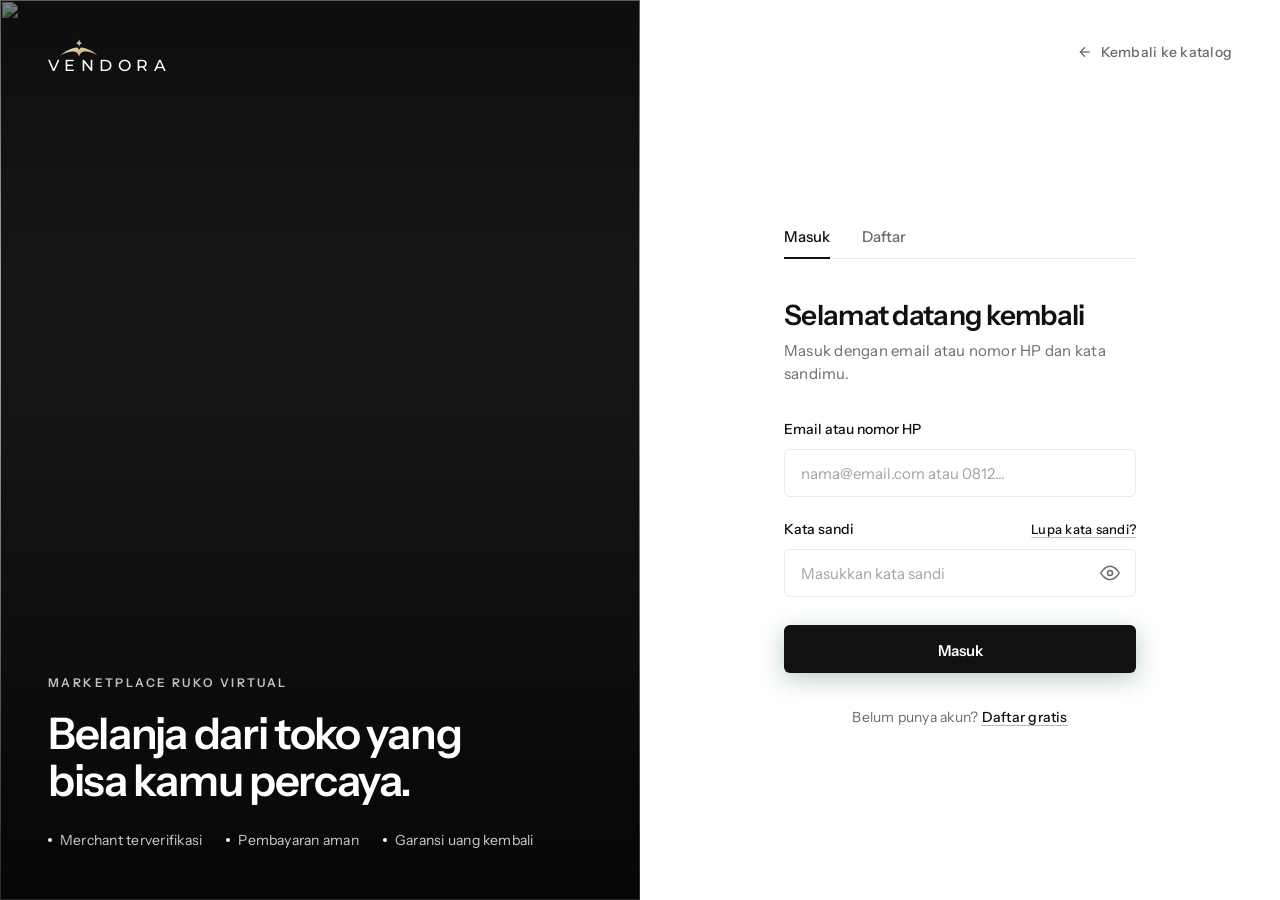
==== commit 4fdd2874: "feat: escrow wallet, order tracking map, admin console & auth headers" ====
--- a/admin.html
+++ b/admin.html
@@ -6,14 +6,14 @@
   <title>Admin — Vendora</title>
   <link rel="preconnect" href="https://fonts.googleapis.com">
   <link rel="preconnect" href="https://fonts.gstatic.com" crossorigin>
-  <link rel="icon" type="image/svg+xml" href="favicon.svg?v=2">
-  <link rel="icon" type="image/png" href="logo.png?v=2">
-  <link rel="apple-touch-icon" href="logo.png?v=2">
+  <link rel="icon" type="image/svg+xml" href="favicon.svg?v=102">
+  <link rel="icon" type="image/png" href="logo.png?v=102">
+  <link rel="apple-touch-icon" href="logo.png?v=102">
   <meta name="theme-color" content="#0E0E0D">
   <link href="https://fonts.googleapis.com/css2?family=Bricolage+Grotesque:opsz,wght@12..96,600;12..96,700;12..96,800&family=DM+Mono:wght@400;500&family=Montserrat:wght@400;500;600&family=Instrument+Sans:wght@400;500;600;700&display=swap" rel="stylesheet">
-  <link rel="stylesheet" href="css/style.css?v=14">
-  <link rel="stylesheet" href="css/theme.css?v=7">
-  <link rel="stylesheet" href="css/console.css?v=7">
+  <link rel="stylesheet" href="css/style.css?v=114">
+  <link rel="stylesheet" href="css/theme.css?v=107">
+  <link rel="stylesheet" href="css/console.css?v=112">
 </head>
 <body class="console-page">
 
@@ -22,7 +22,7 @@
     <!-- ── Sidebar ─────────────────────────────────────────── -->
     <aside class="console-sidebar">
       <a href="index.html" class="console-logo vlogo" aria-label="Vendora — beranda">
-        <span class="vlogo-word">V<span class="vlogo-en"><img class="vlogo-mark" src="logo.svg?v=3" alt="">EN</span>DORA</span>
+        <span class="vlogo-word">V<span class="vlogo-en"><img class="vlogo-mark" src="logo.svg?v=103" alt="">EN</span>DORA</span>
         <small>Admin</small>
       </a>
 
@@ -39,9 +39,19 @@
           <svg width="18" height="18" viewBox="0 0 24 24" fill="none" stroke="currentColor" stroke-width="1.6" stroke-linecap="round" stroke-linejoin="round"><path d="M14 2H6a2 2 0 00-2 2v16a2 2 0 002 2h12a2 2 0 002-2V8z"/><polyline points="14 2 14 8 20 8"/><line x1="16" y1="13" x2="8" y2="13"/><line x1="16" y1="17" x2="8" y2="17"/></svg>
           <span class="item-text">Transaksi</span>
         </button>
+        <button class="sidebar-item" id="menu-komplain" type="button" data-sub="Putuskan sengketa: refund ke pembeli atau teruskan dana ke penjual">
+          <svg width="18" height="18" viewBox="0 0 24 24" fill="none" stroke="currentColor" stroke-width="1.6" stroke-linecap="round" stroke-linejoin="round"><path d="M10.29 3.86L1.82 18a2 2 0 001.71 3h16.94a2 2 0 001.71-3L13.71 3.86a2 2 0 00-3.42 0z"/><line x1="12" y1="9" x2="12" y2="13"/><line x1="12" y1="17" x2="12.01" y2="17"/></svg>
+          <span class="item-text">Komplain</span>
+          <span id="sidebar-disputes-badge" title="Jumlah komplain terbuka" style="margin-left:auto;background:rgba(17,17,17,0.08);color:var(--ink);font-size:11px;font-weight:700;padding:2px 7px;border-radius:999px;display:inline-block;">0</span>
+        </button>
         <button class="sidebar-item" id="menu-user" type="button" data-sub="Pembeli, penjual, dan admin">
           <svg width="18" height="18" viewBox="0 0 24 24" fill="none" stroke="currentColor" stroke-width="1.6" stroke-linecap="round" stroke-linejoin="round"><path d="M17 21v-2a4 4 0 00-4-4H5a4 4 0 00-4 4v2"/><circle cx="9" cy="7" r="4"/><path d="M23 21v-2a4 4 0 00-3-3.87"/><path d="M16 3.13a4 4 0 010 7.75"/></svg>
           <span class="item-text">Pengguna</span>
+        </button>
+        <button class="sidebar-item" id="menu-moderasi" type="button" data-sub="Pantau seluruh produk lintas toko dan tindak lanjuti laporan pelanggaran">
+          <svg width="18" height="18" viewBox="0 0 24 24" fill="none" stroke="currentColor" stroke-width="1.6" stroke-linecap="round" stroke-linejoin="round"><path d="M12 22s8-4 8-10V5l-8-3-8 3v7c0 6 8 10 8 10z"/><line x1="12" y1="8" x2="12" y2="12"/><line x1="12" y1="16" x2="12.01" y2="16"/></svg>
+          <span class="item-text">Moderasi Produk</span>
+          <span id="sidebar-reports-badge" style="margin-left:auto;background:#DC2626;color:#fff;font-size:11px;font-weight:700;padding:2px 7px;border-radius:999px;display:none;">0</span>
         </button>
       </nav>
 
@@ -77,11 +87,61 @@
 
           <!-- ── Dashboard ───────────────────────────────── -->
           <section id="section-dashboard" class="console-section">
+            <!-- Panel Perlu Tindakan (Prioritas 3) -->
+            <div class="card action-needed-panel" id="action-needed-panel">
+              <div class="card-head" style="margin-bottom: 16px;">
+                <div>
+                  <h2 class="card-title">Perlu tindakan</h2>
+                  <p class="card-sub">Item prioritas yang memerlukan keputusan atau tindak lanjut administrator</p>
+                </div>
+              </div>
+              <div class="action-needed-grid">
+                <div class="action-needed-item" id="action-item-disputes">
+                  <div class="action-needed-info">
+                    <span class="action-needed-label">Komplain terbuka</span>
+                    <span class="action-needed-count" id="action-count-disputes">0</span>
+                    <span class="action-needed-desc" id="action-desc-disputes">Menunggu keputusan refund atau teruskan dana</span>
+                  </div>
+                  <button type="button" class="btn-sm btn-sm--ink" data-goto="menu-komplain">Tinjau komplain</button>
+                </div>
+                <div class="action-needed-item" id="action-item-expired-shops">
+                  <div class="action-needed-info">
+                    <span class="action-needed-label">Toko jatuh tempo</span>
+                    <span class="action-needed-count" id="action-count-expired-shops">0</span>
+                    <span class="action-needed-desc" id="action-desc-expired-shops">Masa sewa ruko sudah lewat batas waktu</span>
+                  </div>
+                  <button type="button" class="btn-sm btn-sm--ink" data-goto="menu-verifikasi">Kelola sewa ruko</button>
+                </div>
+                <div class="action-needed-item" id="action-item-stale-orders">
+                  <div class="action-needed-info">
+                    <span class="action-needed-label">Pesanan menunggu &gt; 24 jam</span>
+                    <span class="action-needed-count" id="action-count-stale-orders">0</span>
+                    <span class="action-needed-desc" id="action-desc-stale-orders">Belum dikonfirmasi penjual lebih dari 24 jam</span>
+                  </div>
+                  <button type="button" class="btn-sm btn-sm--ink" data-goto="menu-transaksi" data-filter-tx="pending">Lihat transaksi</button>
+                </div>
+                <!-- Kartu Produk / Toko dilaporkan (Prioritas 4) -->
+                <div class="action-needed-item" id="action-item-reports">
+                  <div class="action-needed-info">
+                    <span class="action-needed-label">Produk / toko dilaporkan</span>
+                    <span class="action-needed-count" id="action-count-reports">0</span>
+                    <span class="action-needed-desc" id="action-desc-reports">Laporan pelanggaran dari pengguna</span>
+                  </div>
+                  <button type="button" class="btn-sm btn-sm--ink" data-goto="menu-moderasi">Moderasi</button>
+                </div>
+              </div>
+            </div>
+
             <div class="kpi-grid">
               <div class="kpi">
-                <span class="kpi-label">Pendapatan sewa ruko</span>
+                <span class="kpi-label">Pendapatan platform</span>
                 <span id="stat-rental-revenue" class="kpi-value">–</span>
                 <span id="stat-rental-sub" class="kpi-sub">&nbsp;</span>
+              </div>
+              <div class="kpi">
+                <span class="kpi-label">Dana tertahan (escrow)</span>
+                <span id="stat-escrow-held" class="kpi-value">–</span>
+                <span id="stat-escrow-sub" class="kpi-sub">&nbsp;</span>
               </div>
               <div class="kpi">
                 <span class="kpi-label">Toko aktif</span>
@@ -97,6 +157,32 @@
                 <span class="kpi-label">Pesanan di platform</span>
                 <span id="stat-transactions" class="kpi-value">–</span>
                 <span id="stat-transactions-sub" class="kpi-sub">&nbsp;</span>
+              </div>
+            </div>
+
+            <!-- Grafik Pendapatan per Bulan & Pesanan per Bulan (Prioritas 3) -->
+            <div class="console-grid console-grid--1-1">
+              <div class="card">
+                <div class="card-head">
+                  <div>
+                    <h2 class="card-title">Pendapatan per bulan</h2>
+                    <p class="card-sub">6 bulan terakhir (pajak platform 2.5% + sewa ruko)</p>
+                  </div>
+                </div>
+                <div id="chart-revenue" class="bar-chart" role="img" aria-label="Grafik pendapatan per bulan">
+                  <div class="chart-empty">Memuat…</div>
+                </div>
+              </div>
+              <div class="card">
+                <div class="card-head">
+                  <div>
+                    <h2 class="card-title">Jumlah pesanan per bulan</h2>
+                    <p class="card-sub">6 bulan terakhir di seluruh toko</p>
+                  </div>
+                </div>
+                <div id="chart-orders" class="bar-chart" role="img" aria-label="Grafik jumlah pesanan per bulan">
+                  <div class="chart-empty">Memuat…</div>
+                </div>
               </div>
             </div>
 
@@ -140,10 +226,12 @@
               </div>
               <div class="card">
                 <div class="card-head">
-                  <h2 class="card-title">Pengguna terbaru</h2>
-                  <button type="button" class="link-btn" data-goto="menu-user">Lihat semua</button>
-                </div>
-                <ul id="recent-users" class="lease-list people-list"><li class="chart-empty">Memuat…</li></ul>
+                  <div>
+                    <h2 class="card-title">Aktivitas terbaru</h2>
+                    <p class="card-sub">5 kejadian terakhir (transaksi, pendaftaran, komplain)</p>
+                  </div>
+                </div>
+                <ul id="recent-activities" class="lease-list activity-list"><li class="chart-empty">Memuat…</li></ul>
               </div>
             </div>
           </section>
@@ -174,22 +262,32 @@
 
           <!-- ── Transaksi ───────────────────────────────── -->
           <section id="section-transaksi" class="console-section card card--flush" style="display: none;">
-            <div class="card-head">
+            <div class="card-head" style="flex-wrap:wrap;gap:12px;">
               <div class="card-head-title">
                 <h2 class="card-title">Semua pesanan</h2>
                 <span id="tx-count-badge" class="count-badge"></span>
               </div>
-              <label class="select-wrap">
-                <span class="visually-hidden">Filter status</span>
-                <select id="tx-filter-status">
-                  <option value="">Semua status</option>
-                  <option value="pending">Menunggu</option>
-                  <option value="paid">Dikemas</option>
-                  <option value="shipped">Dikirim</option>
-                  <option value="success">Selesai</option>
-                  <option value="cancelled">Dibatalkan</option>
-                </select>
-              </label>
+              <div style="display:flex;align-items:center;gap:8px;flex-wrap:wrap;">
+                <button type="button" id="btn-cancel-stale-tx" class="btn-sm btn-sm--danger" style="display:none;">
+                  Batalkan pesanan kedaluwarsa
+                </button>
+                <button type="button" id="btn-export-tx-csv" class="btn-sm btn-sm--ink" title="Unduh laporan transaksi sesuai filter aktif (CSV)">
+                  Ekspor CSV
+                </button>
+                <input type="search" id="tx-search-input" placeholder="Cari pesanan, pembeli, toko, produk…" style="height:36px;padding:0 12px;border:1px solid var(--line);border-radius:6px;font-family:var(--font-body);font-size:13px;min-width:220px;">
+                <label class="select-wrap">
+                  <span class="visually-hidden">Filter status</span>
+                  <select id="tx-filter-status">
+                    <option value="">Semua status</option>
+                    <option value="pending">Menunggu</option>
+                    <option value="paid">Dikemas</option>
+                    <option value="shipped">Dikirim</option>
+                    <option value="disputed">Komplain</option>
+                    <option value="success">Selesai</option>
+                    <option value="cancelled">Dibatalkan</option>
+                  </select>
+                </label>
+              </div>
             </div>
             <div class="table-wrap">
               <table class="data-table" id="admin-tx-table">
@@ -197,35 +295,57 @@
                   <tr>
                     <th>Pesanan</th>
                     <th>Pembeli</th>
+                    <th>Toko</th>
                     <th>Item</th>
-                    <th class="num">Total</th>
+                    <th class="num">Nominal</th>
                     <th>Status</th>
-                    <th>Tanggal</th>
+                    <th>Waktu</th>
                   </tr>
                 </thead>
                 <tbody id="tx-list-tbody">
-                  <tr><td colspan="6" class="table-empty">Memuat transaksi…</td></tr>
+                  <tr><td colspan="7" class="table-empty">Memuat transaksi…</td></tr>
                 </tbody>
               </table>
             </div>
+            <div id="tx-pagination" style="display:flex;align-items:center;justify-content:space-between;padding:14px 24px;border-top:1px solid var(--line);font-size:13px;color:var(--mute);"></div>
+          </section>
+
+          <!-- ── Komplain / Sengketa ─────────────────────── -->
+          <section id="section-komplain" class="console-section card" style="display: none;">
+            <div class="card-head" style="flex-wrap:wrap;gap:12px;">
+              <div class="card-head-title">
+                <h2 class="card-title">Komplain pembeli</h2>
+                <span id="admin-disputes-count" class="count-badge"></span>
+              </div>
+              <div style="display:inline-flex;gap:6px;" id="admin-dispute-tabs" role="tablist">
+                <button type="button" class="btn-sm btn-sm--ink active" data-dispute-tab="open" role="tab" aria-selected="true">Terbuka (<span id="dispute-count-open">0</span>)</button>
+                <button type="button" class="btn-sm" data-dispute-tab="resolved" role="tab" aria-selected="false">Selesai (<span id="dispute-count-resolved">0</span>)</button>
+                <button type="button" class="btn-sm" data-dispute-tab="all" role="tab" aria-selected="false">Semua (<span id="dispute-count-all">0</span>)</button>
+              </div>
+            </div>
+            <p class="card-sub" style="margin:0 0 8px;">Dana pesanan yang dikomplain tetap beku di Escrow. Baca tanggapan penjual dan bukti foto pembeli, lalu putuskan.</p>
+            <ul id="admin-disputes" style="padding:0;margin:0;"><li class="chart-empty" style="list-style:none;">Memuat…</li></ul>
           </section>
 
           <!-- ── Pengguna ────────────────────────────────── -->
           <section id="section-user" class="console-section card card--flush" style="display: none;">
-            <div class="card-head">
+            <div class="card-head" style="flex-wrap:wrap;gap:12px;">
               <div class="card-head-title">
                 <h2 class="card-title">Semua pengguna</h2>
                 <span id="user-count-badge" class="count-badge"></span>
               </div>
-              <label class="select-wrap">
-                <span class="visually-hidden">Filter peran</span>
-                <select id="user-filter-role">
-                  <option value="">Semua peran</option>
-                  <option value="buyer">Pembeli</option>
-                  <option value="seller">Penjual</option>
-                  <option value="admin">Admin</option>
-                </select>
-              </label>
+              <div style="display:flex;align-items:center;gap:8px;flex-wrap:wrap;">
+                <input type="search" id="user-search-input" placeholder="Cari nama, email, peran…" style="height:36px;padding:0 12px;border:1px solid var(--line);border-radius:6px;font-family:var(--font-body);font-size:13px;min-width:210px;">
+                <label class="select-wrap">
+                  <span class="visually-hidden">Filter peran</span>
+                  <select id="user-filter-role">
+                    <option value="">Semua peran</option>
+                    <option value="buyer">Pembeli</option>
+                    <option value="seller">Penjual</option>
+                    <option value="admin">Admin</option>
+                  </select>
+                </label>
+              </div>
             </div>
             <div class="table-wrap">
               <table class="data-table" id="admin-users-table">
@@ -244,15 +364,90 @@
                 </tbody>
               </table>
             </div>
+            <div id="user-pagination" style="display:flex;align-items:center;justify-content:space-between;padding:14px 24px;border-top:1px solid var(--line);font-size:13px;color:var(--mute);"></div>
+          </section>
+
+          <!-- ── Moderasi Produk & Laporan (Prioritas 4) ─── -->
+          <section id="section-moderasi" class="console-section" style="display: none;">
+            <!-- Daftar Laporan Pembeli -->
+            <div class="card card--flush" style="margin-bottom:24px;">
+              <div class="card-head" style="flex-wrap:wrap;gap:12px;">
+                <div class="card-head-title">
+                  <h2 class="card-title">Laporan dari pengguna</h2>
+                  <span id="reports-count-badge" class="count-badge"></span>
+                </div>
+              </div>
+              <div class="table-wrap">
+                <table class="data-table" id="admin-reports-table">
+                  <thead>
+                    <tr>
+                      <th>Waktu</th>
+                      <th>Pelapor</th>
+                      <th>Target</th>
+                      <th>Alasan &amp; Catatan</th>
+                      <th>Status</th>
+                      <th class="actions">Aksi</th>
+                    </tr>
+                  </thead>
+                  <tbody id="reports-list-tbody">
+                    <tr><td colspan="6" class="table-empty">Memuat laporan…</td></tr>
+                  </tbody>
+                </table>
+              </div>
+            </div>
+
+            <!-- Daftar Seluruh Produk Lintas Toko -->
+            <div class="card card--flush">
+              <div class="card-head" style="flex-wrap:wrap;gap:12px;">
+                <div class="card-head-title">
+                  <h2 class="card-title">Semua produk lintas toko</h2>
+                  <span id="mod-products-count-badge" class="count-badge"></span>
+                </div>
+                <div style="display:flex;align-items:center;gap:8px;flex-wrap:wrap;">
+                  <input type="search" id="mod-search-input" placeholder="Cari nama produk, kategori, toko…" style="height:36px;padding:0 12px;border:1px solid var(--line);border-radius:6px;font-family:var(--font-body);font-size:13px;min-width:220px;">
+                  <label class="select-wrap">
+                    <span class="visually-hidden">Filter visibilitas</span>
+                    <select id="mod-filter-status">
+                      <option value="">Semua produk</option>
+                      <option value="visible">Tampil di katalog</option>
+                      <option value="hidden">Disembunyikan admin</option>
+                      <option value="inactive_shop">Toko jatuh tempo / ditangguhkan</option>
+                    </select>
+                  </label>
+                </div>
+              </div>
+              <div class="table-wrap">
+                <table class="data-table" id="admin-mod-products-table">
+                  <thead>
+                    <tr>
+                      <th>Produk</th>
+                      <th>Toko</th>
+                      <th>Kategori</th>
+                      <th class="num">Harga</th>
+                      <th class="num">Stok</th>
+                      <th>Status Katalog</th>
+                      <th class="actions">Aksi Moderasi</th>
+                    </tr>
+                  </thead>
+                  <tbody id="mod-products-tbody">
+                    <tr><td colspan="7" class="table-empty">Memuat daftar produk…</td></tr>
+                  </tbody>
+                </table>
+              </div>
+              <div id="mod-pagination" style="display:flex;align-items:center;justify-content:space-between;padding:14px 24px;border-top:1px solid var(--line);font-size:13px;color:var(--mute);"></div>
+            </div>
           </section>
         </div>
 
-        <!-- Belum masuk sebagai admin -->
+        <!-- Belum masuk atau akses ditolak (403) -->
         <div id="admin-auth-callout" class="card console-callout" style="display: none;">
           <svg width="32" height="32" viewBox="0 0 24 24" fill="none" stroke="currentColor" stroke-width="1.4"><rect x="3" y="11" width="18" height="11" rx="2"/><path d="M7 11V7a5 5 0 0110 0v4"/></svg>
-          <h2>Khusus administrator</h2>
-          <p>Masuk dengan akun administrator untuk mengelola sewa ruko, transaksi, dan pengguna.</p>
-          <a href="login.html" class="btn-ink">Masuk</a>
+          <h2 id="admin-callout-title">Akses ditolak</h2>
+          <p id="admin-callout-desc">Halaman ini hanya dapat diakses oleh akun administrator Vendora.</p>
+          <div style="display:inline-flex;gap:10px;justify-content:center;flex-wrap:wrap;margin-top:8px;">
+            <a href="index.html" id="admin-callout-catalog-btn" class="btn-ink">Kembali ke katalog</a>
+            <a href="login.html" id="admin-callout-login-btn" class="btn-line">Masuk dengan akun lain</a>
+          </div>
         </div>
       </main>
     </div>
@@ -266,7 +461,9 @@
         'menu-dashboard': document.getElementById('section-dashboard'),
         'menu-verifikasi': document.getElementById('section-verifikasi'),
         'menu-transaksi': document.getElementById('section-transaksi'),
-        'menu-user': document.getElementById('section-user')
+        'menu-komplain': document.getElementById('section-komplain'),
+        'menu-user': document.getElementById('section-user'),
+        'menu-moderasi': document.getElementById('section-moderasi')
       };
       var titleEl = document.getElementById('admin-page-title');
       var subEl = document.getElementById('admin-page-sub');
@@ -302,6 +499,6 @@
       });
     })();
   </script>
-  <script type="module" src="js/main.js?v=32"></script>
+  <script type="module" src="js/main.js?v=146"></script>
 </body>
 </html>
--- a/css/console.css
+++ b/css/console.css
@@ -194,33 +194,75 @@
 
 .console-grid { display: grid; gap: 24px; margin-top: 24px; }
 .console-grid--2-1 { grid-template-columns: minmax(0, 2fr) minmax(0, 1fr); }
+.console-grid--1-1 { grid-template-columns: repeat(2, minmax(0, 1fr)); }
+
+/* ── Panel Perlu Tindakan (Prioritas 3) ───────────────────── */
+.action-needed-panel { margin-bottom: 20px; padding: 20px 24px; }
+.action-needed-grid {
+  display: grid;
+  grid-template-columns: repeat(auto-fit, minmax(220px, 1fr));
+  gap: 16px;
+}
+.action-needed-item {
+  display: flex;
+  align-items: center;
+  justify-content: space-between;
+  gap: 14px;
+  padding: 14px 16px;
+  border: 1px solid var(--line);
+  border-radius: 8px;
+  background: #FAFAF9;
+}
+.action-needed-info {
+  display: flex;
+  flex-direction: column;
+  gap: 3px;
+  min-width: 0;
+}
+.action-needed-label { font-size: 12px; font-weight: 500; color: var(--mute); }
+.action-needed-count {
+  font-size: 22px;
+  font-weight: 700;
+  line-height: 1.15;
+  color: var(--ink);
+  font-variant-numeric: tabular-nums;
+}
+.action-needed-desc { font-size: 12px; color: var(--mute); line-height: 1.35; }
+.action-needed-item .btn-sm { flex-shrink: 0; }
 
 /* ── KPI ──────────────────────────────────────────────────── */
-.kpi-grid { display: grid; grid-template-columns: repeat(4, minmax(0, 1fr)); gap: 24px; }
+.kpi-grid { display: grid; grid-template-columns: repeat(5, minmax(0, 1fr)); gap: 16px; }
+@media (max-width: 1240px) {
+  .kpi-grid { grid-template-columns: repeat(auto-fit, minmax(220px, 1fr)); }
+  .action-needed-grid { grid-template-columns: 1fr; }
+  .console-grid--1-1 { grid-template-columns: 1fr; }
+}
 .kpi {
   display: flex;
   flex-direction: column;
-  gap: 8px;
-  padding: 20px 24px;
+  gap: 6px;
+  padding: 18px 20px;
   background: #fff;
   border: 1px solid var(--line);
   border-radius: 8px;
   min-width: 0;
 }
-.kpi-label { font-size: 13px; font-weight: 500; color: var(--mute); }
+.kpi-label { font-size: 12.5px; font-weight: 500; color: var(--mute); white-space: nowrap; overflow: hidden; text-overflow: ellipsis; }
 .kpi-value {
-  font-size: clamp(22px, 2vw, 30px);
+  font-size: clamp(19px, 1.55vw, 25px);
   font-weight: 600;
   letter-spacing: -0.02em;
-  line-height: 1.15;
+  line-height: 1.2;
   color: var(--ink);
   font-variant-numeric: tabular-nums;
   white-space: nowrap;
   overflow: hidden;
   text-overflow: ellipsis;
 }
-.kpi-sub { font-size: 13px; color: var(--mute); }
-.kpi-sub .v-status { font-size: 13px; }
+.kpi-sub { font-size: 12px; line-height: 1.45; color: var(--mute); margin-top: 2px; }
+.kpi-sub .v-status { font-size: 12px; }
+.kpi-action-wrap { margin-top: 8px; padding-top: 2px; }
+.kpi-action-wrap .btn-sm { width: 100%; justify-content: center; font-size: 11.5px; padding: 5px 10px; box-sizing: border-box; }
 
 /* ── Bar chart (satu seri) ────────────────────────────────── */
 .bar-chart { position: relative; height: 240px; display: flex; flex-direction: column; }
@@ -239,8 +281,8 @@
   display: flex; flex-direction: column; justify-content: space-between;
   pointer-events: none;
 }
-.bar-grid span { border-top: 1px dashed #EFEFEC; font-size: 11px; color: #9A9A96; line-height: 0; padding-top: 0; }
-.bar-grid span em { font-style: normal; position: relative; top: -8px; background: #fff; padding-right: 6px; }
+.bar-grid span { border-top: 1px dashed #D4D4CE; font-size: 11.5px; font-weight: 500; color: #4A4A46; line-height: 0; padding-top: 0; }
+.bar-grid span em { font-style: normal; position: relative; top: -8px; background: #fff; padding-right: 6px; color: #3D3D39; font-variant-numeric: tabular-nums; }
 .bar-col {
   position: relative;
   height: 100%;
